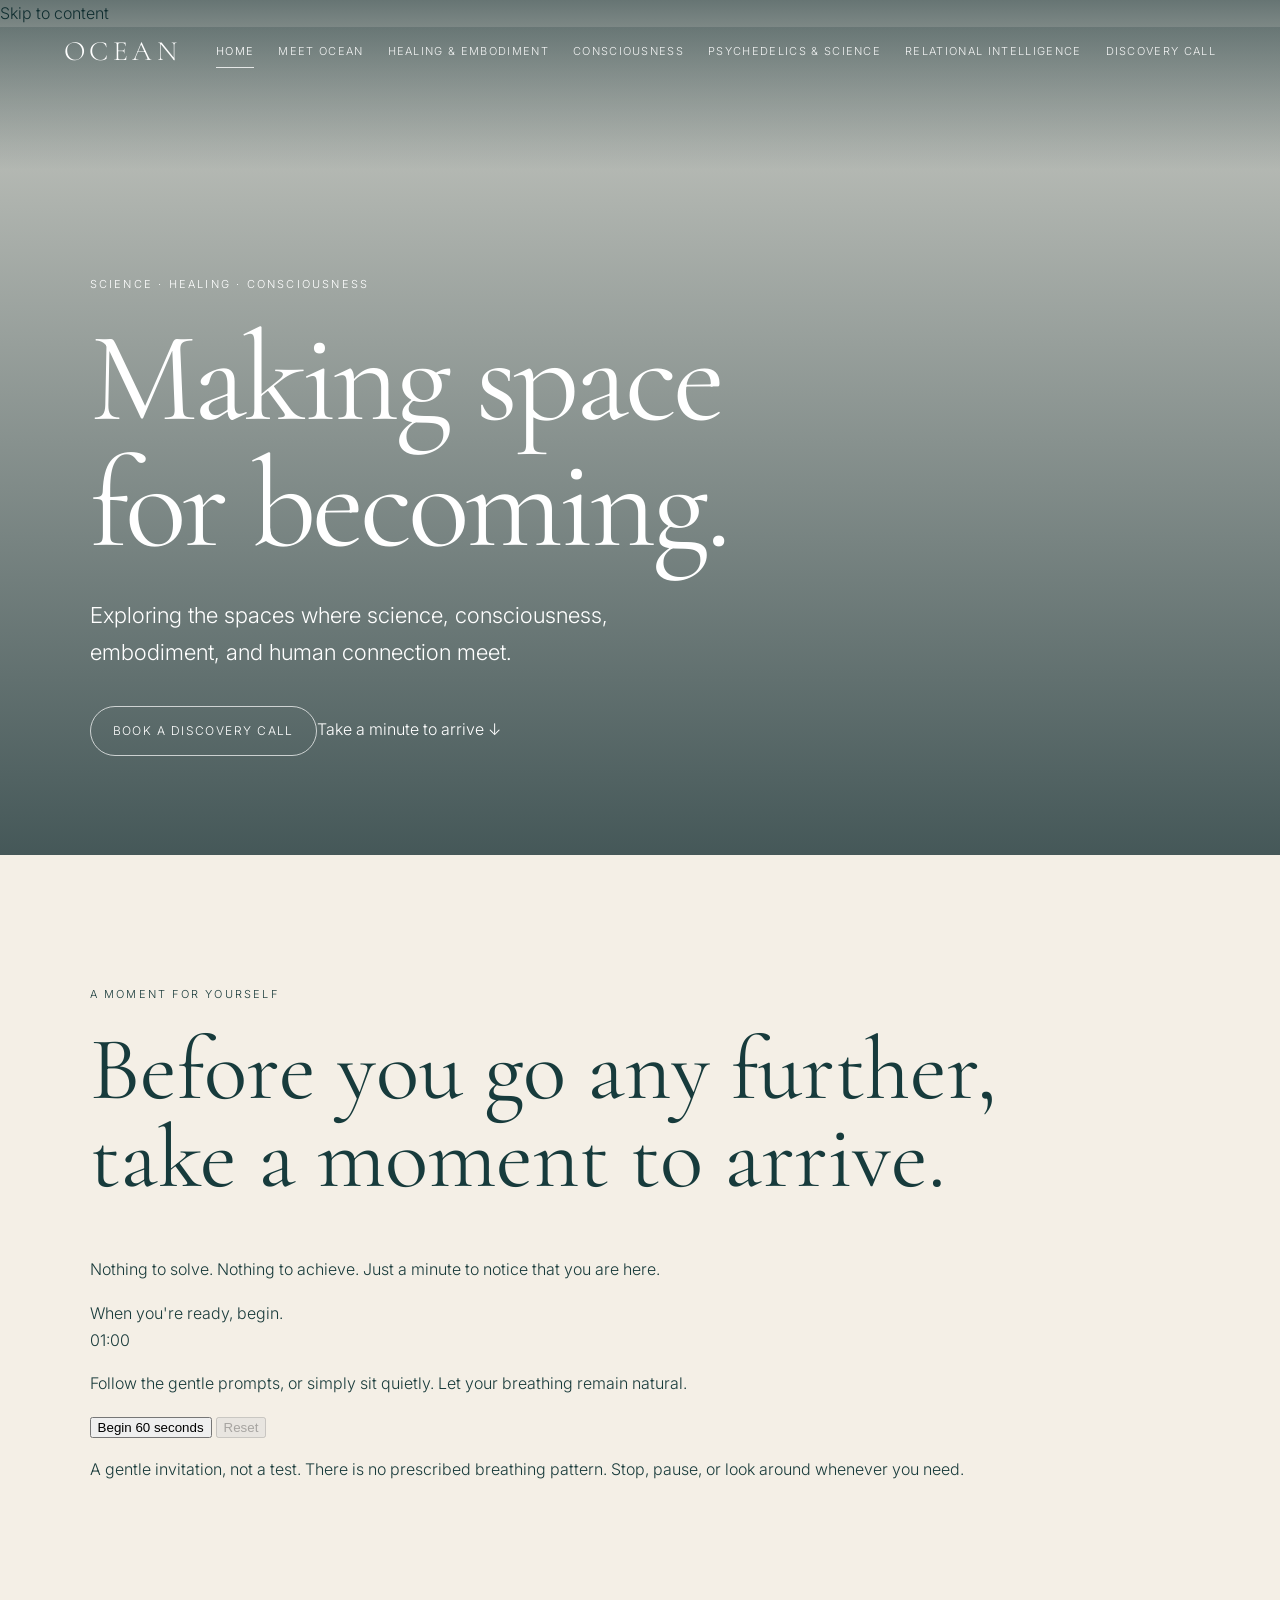
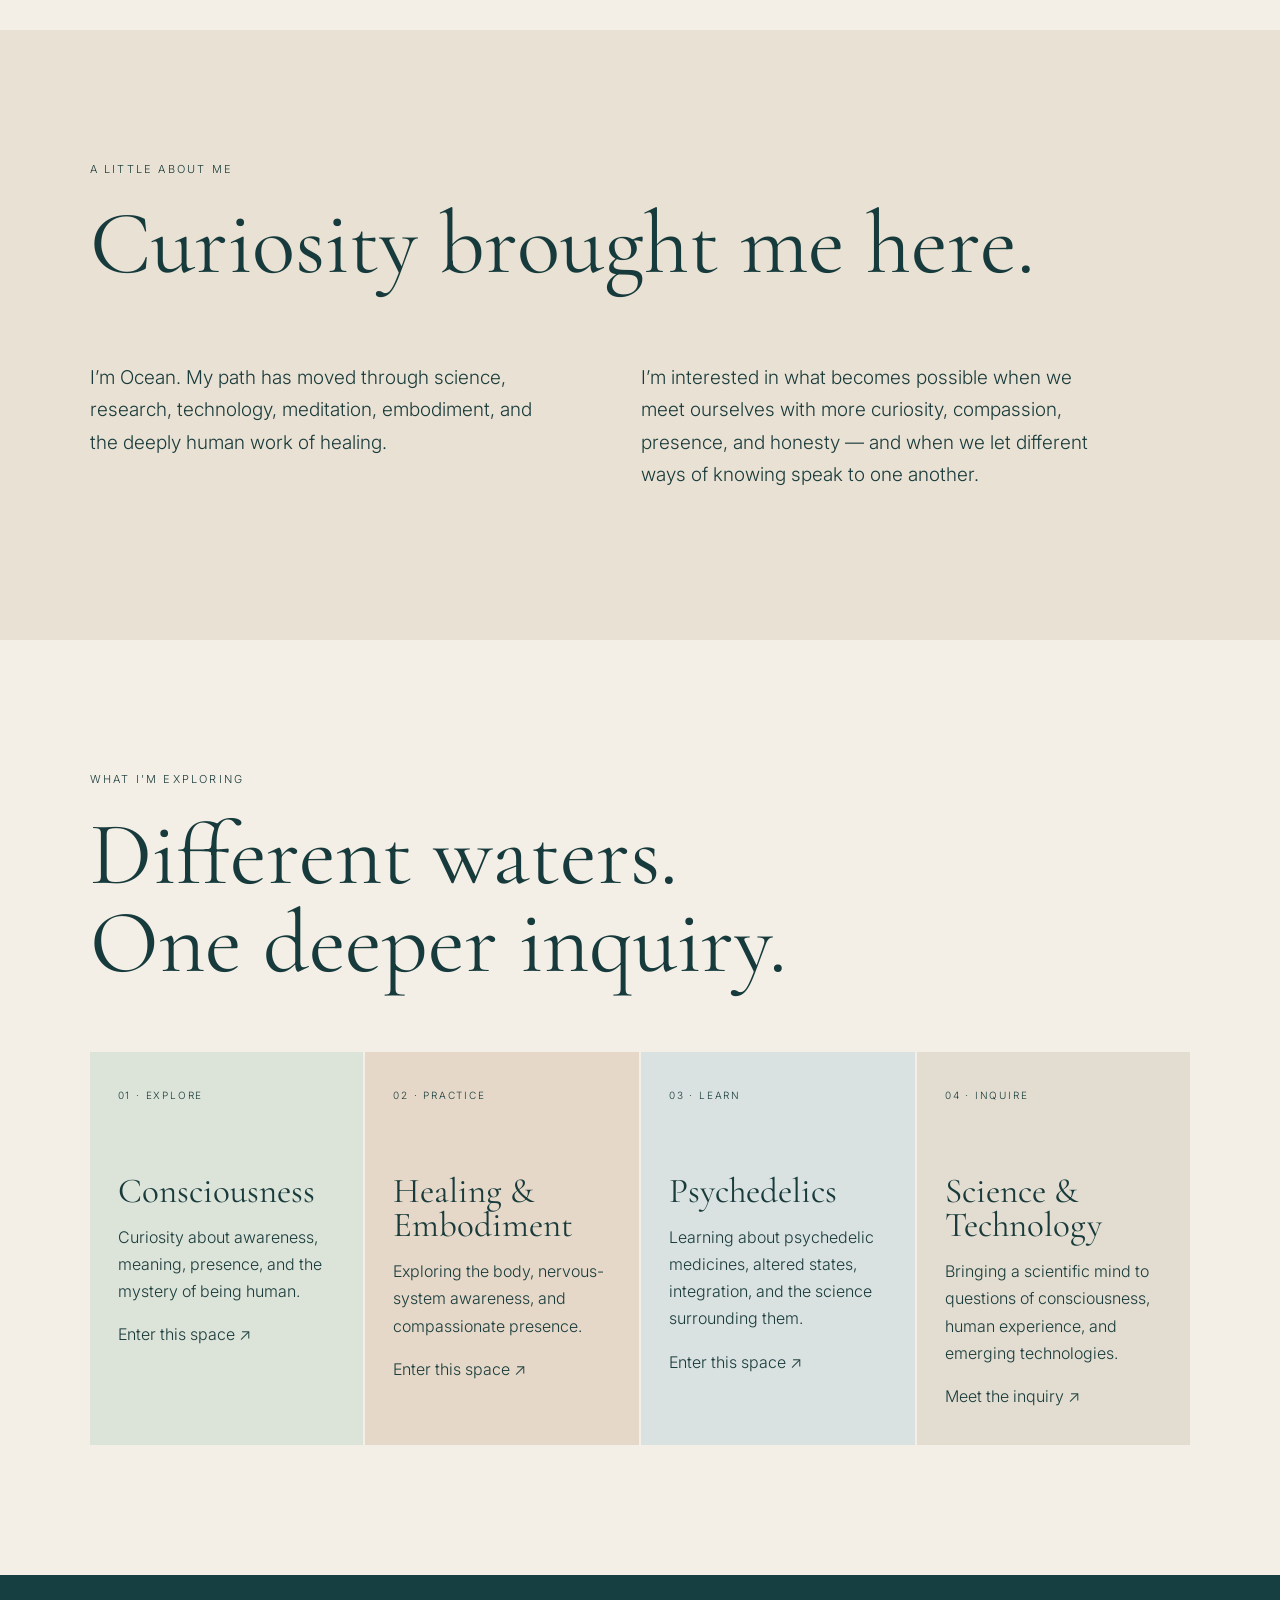
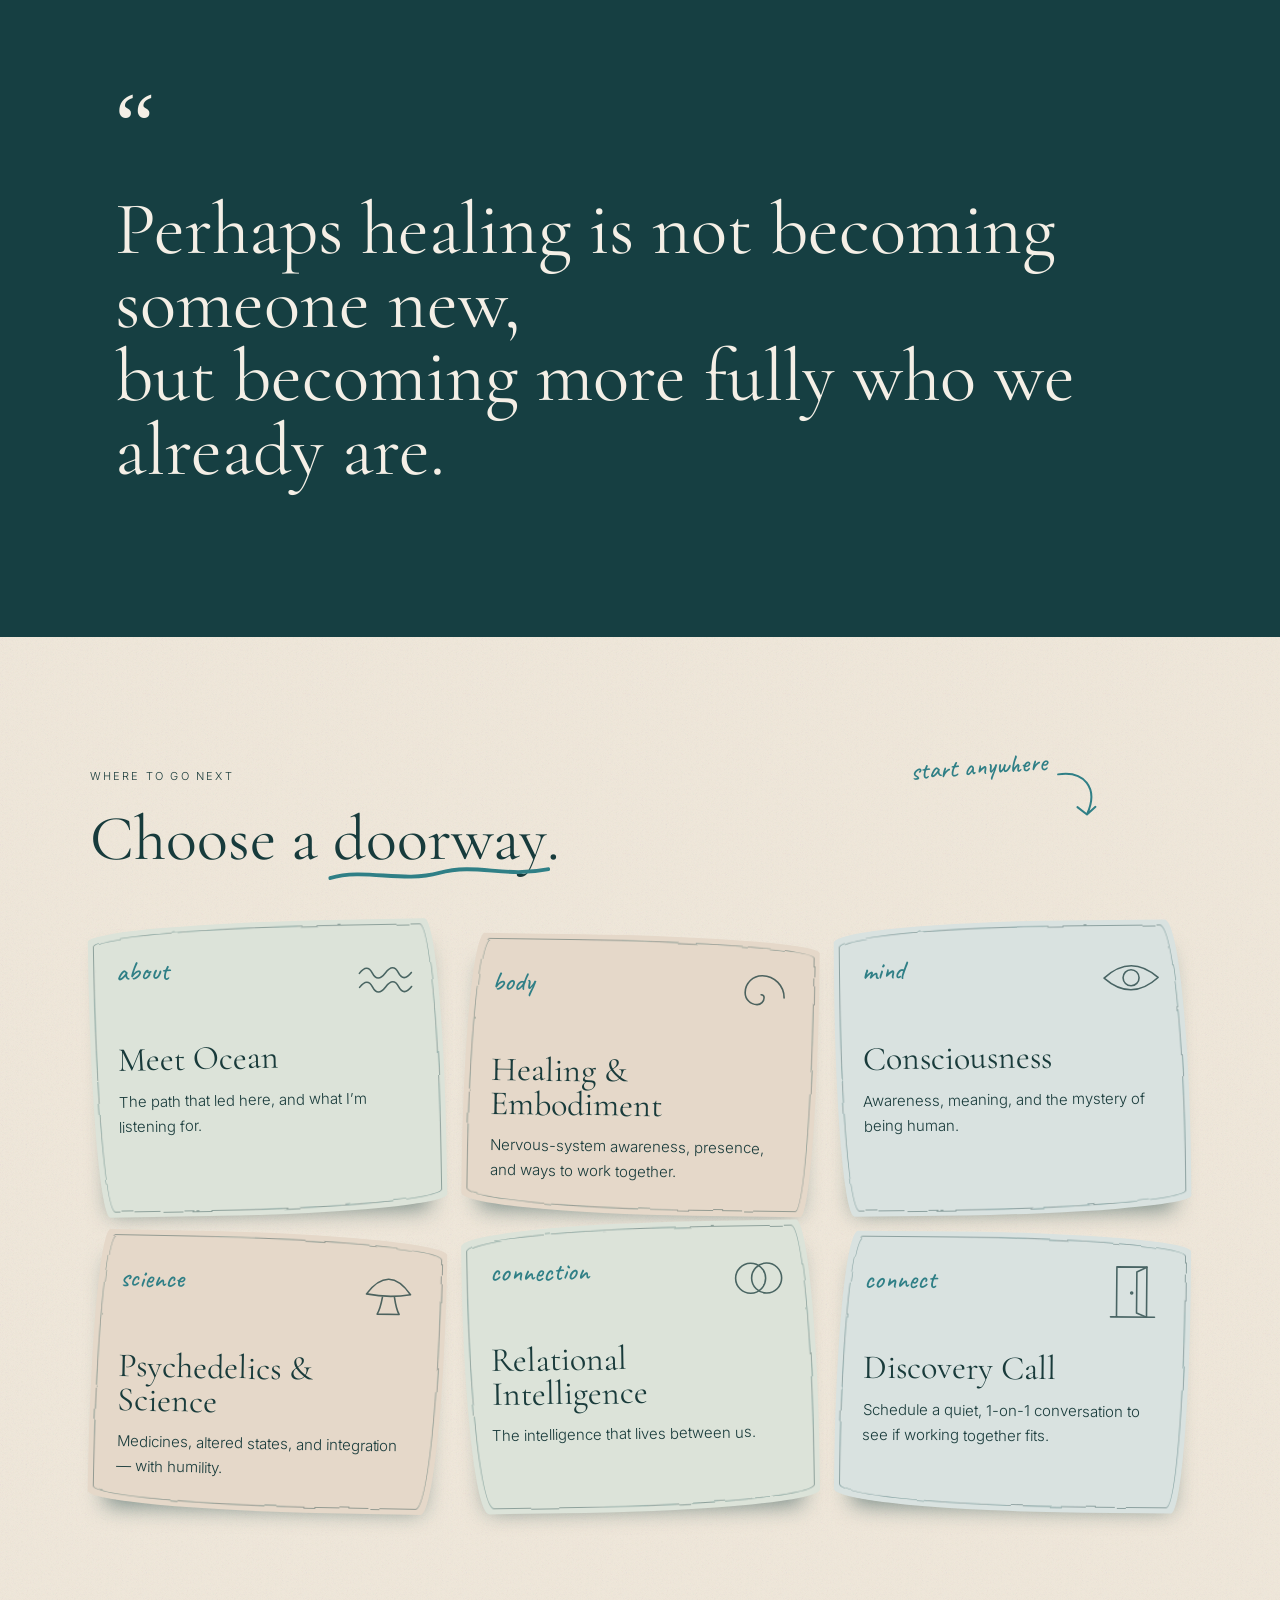
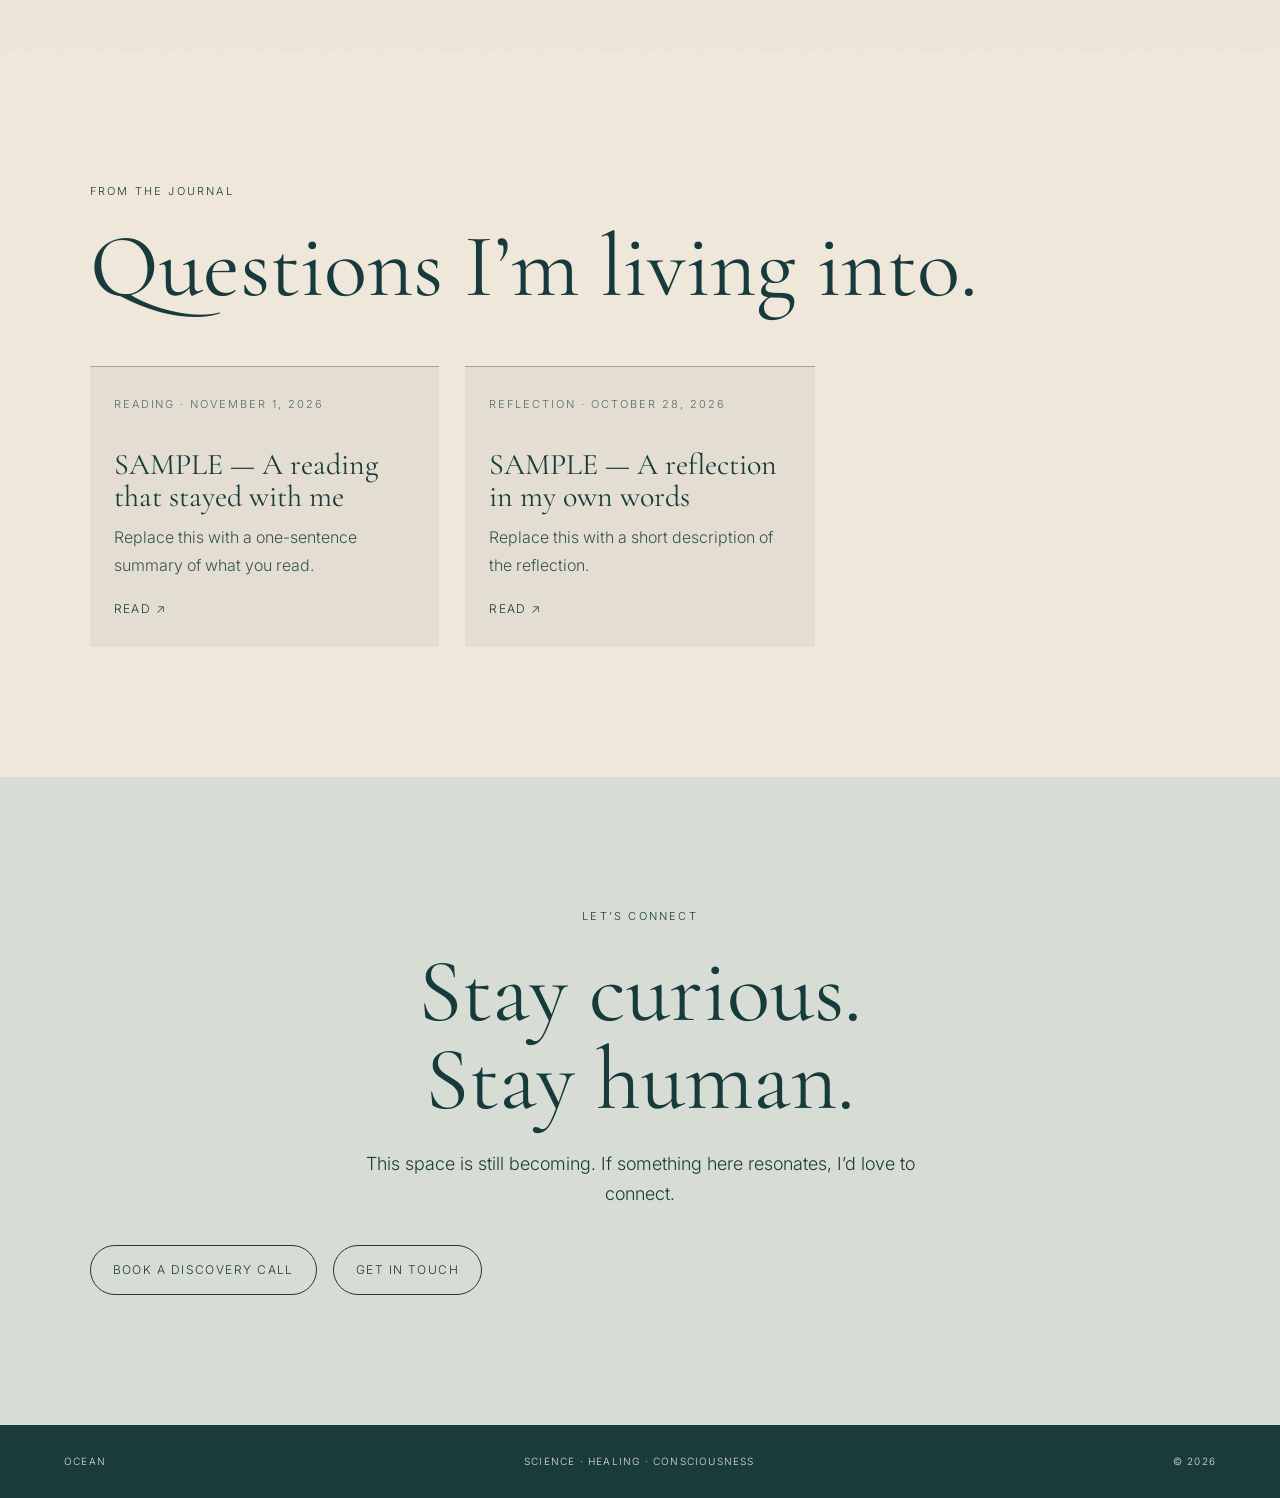
==== index.html @ 92c11efe "Add files via upload" ====
<!DOCTYPE html>
<html lang="en">
<head>
  <meta charset="UTF-8" />
  <meta name="viewport" content="width=device-width, initial-scale=1.0" />
  <meta name="description" content="A space to pause, reflect, and explore the meeting place of science, consciousness, embodiment, and human connection." />
  <meta name="theme-color" content="#193b3b" />
  <meta property="og:title" content="Ocean — Making space for becoming" />
  <meta property="og:description" content="A space to pause, reflect, and explore science, consciousness, embodiment, and human connection." />
  <meta property="og:type" content="website" />
  <title>Ocean — Science · Healing · Consciousness</title>
  <link rel="preconnect" href="https://fonts.googleapis.com">
  <link rel="preconnect" href="https://fonts.gstatic.com" crossorigin>
  <link href="https://fonts.googleapis.com/css2?family=Cormorant+Garamond:ital,wght@0,300;0,400;0,500;0,600;1,400&family=Inter:wght@300;400;500;600&family=Caveat:wght@500&display=swap" rel="stylesheet">
  <link rel="stylesheet" href="ocean.css?v=4" />
<link rel="stylesheet" href="hand.css" />
<link rel="stylesheet" href="blog.css?v=2" />
</head>
<body>
  <a class="skip-link" href="#main-content">Skip to content</a>
<svg width="0" height="0" style="position:absolute" aria-hidden="true"><filter id="rough"><feTurbulence type="fractalNoise" baseFrequency="0.03" numOctaves="2" seed="4" result="n"/><feDisplacementMap in="SourceGraphic" in2="n" scale="3.5"/></filter></svg>

  <header class="nav">
    <a class="brand" href="index.html">OCEAN</a>
    <nav class="site-nav" aria-label="Main">
      <ul>
        <li><a href="index.html" aria-current="page">Home</a></li>
        <li class="has-sub"><a href="about.html">Meet Ocean</a>
          <ul class="submenu">
            <li><a href="about.html#about">About</a></li>
            <li><a href="about.html#connect">Let’s connect</a></li>
          </ul>
        </li>
        <li class="has-sub"><a href="healing.html">Healing &amp; Embodiment</a>
          <ul class="submenu">
            <li><a href="healing.html#invitation">An invitation</a></li>
            <li><a href="healing.html#expect">What to expect</a></li>
            <li><a href="healing.html#offerings">Ways to work together</a></li>
          </ul>
        </li>
        <li class="has-sub"><a href="consciousness.html">Consciousness</a>
          <ul class="submenu">
            <li><a href="consciousness.html#inquiry">The inquiry</a></li>
            <li><a href="consciousness.html#practices">Practices</a></li>
          </ul>
        </li>
        <li class="has-sub"><a href="psychedelics.html">Psychedelics &amp; Science</a>
          <ul class="submenu">
            <li><a href="psychedelics.html#why">Why I’m learning</a></li>
            <li><a href="psychedelics.html#integration">Integration</a></li>
            <li><a href="psychedelics.html#safety">Safety &amp; humility</a></li>
          </ul>
        </li>
        <li class="has-sub"><a href="relationship.html">Relational Intelligence</a>
          <ul class="submenu">
            <li><a href="relationship.html#presence">Presence</a></li>
            <li><a href="relationship.html#practices">Practices</a></li>
          </ul>
        </li>
        <li><a href="discovery-call.html">Discovery Call</a></li>
      </ul>
    </nav>
  </header>
  
  <main id="main-content">
    <section class="hero hero-home">
      <video class="hero-video" autoplay muted loop playsinline preload="none" aria-hidden="true">
        <source src="media/high_level_mountain.mp4" type="video/mp4">
      </video>
      <div class="hero-overlay"></div>
      <button class="video-toggle" type="button" aria-label="Pause background video">Pause</button>
      <div class="hero-content">
        <p class="eyebrow">SCIENCE · HEALING · CONSCIOUSNESS</p>
        <h1>Making space<br>for becoming.</h1>
        <p class="hero-copy">
          Exploring the spaces where science, consciousness, embodiment,
          and human connection meet.
        </p>
        <div class="hero-actions"><a class="button" href="discovery-call.html">Book a Discovery Call</a><a class="hero-text-link" href="#pause">Take a minute to arrive ↓</a></div>
      </div>
    </section>

    <section id="pause" class="pause-section section" aria-labelledby="pause-title">
      <div class="pause-intro">
        <p class="eyebrow">A MOMENT FOR YOURSELF</p>
        <h2 id="pause-title">Before you go any further,<br>take a moment to arrive.</h2>
        <p class="pause-lead">Nothing to solve. Nothing to achieve. Just a minute to notice that you are here.</p>
      </div>
      <div class="pause-card" data-grounding-timer>
        <div class="pause-orb-wrap" aria-hidden="true">
          <div class="pause-orb" data-orb></div>
        </div>
        <div class="pause-instruction" data-phase aria-live="polite">When you're ready, begin.</div>
        <div class="pause-count" data-count aria-live="off">01:00</div>
        <div class="pause-progress" role="progressbar" aria-label="Practice progress" aria-valuemin="0" aria-valuemax="60" aria-valuenow="0" data-progress>
          <span data-progress-fill></span>
        </div>
        <p class="pause-hint" data-hint>Follow the gentle prompts, or simply sit quietly. Let your breathing remain natural.</p>
        <div class="pause-controls">
          <button class="pause-button primary" type="button" data-start>Begin 60 seconds</button>
          <button class="pause-button secondary" type="button" data-reset disabled>Reset</button>
        </div>
        <p class="pause-complete" data-complete hidden>You've made a little space. Take that feeling with you.</p>
      </div>
      <p class="pause-note">A gentle invitation, not a test. There is no prescribed breathing pattern. Stop, pause, or look around whenever you need.</p>
    </section>

    <section id="about" class="intro section">
      <p class="eyebrow">A LITTLE ABOUT ME</p>
      <h2>Curiosity brought me here.</h2>
      <div class="two-col">
        <p>
          I’m Ocean. My path has moved through science, research, technology,
          meditation, embodiment, and the deeply human work of healing.
        </p>
        <p>
          I’m interested in what becomes possible when we meet ourselves with
          more curiosity, compassion, presence, and honesty — and when we let
          different ways of knowing speak to one another.
        </p>
      </div>
    </section>

    <section id="explore" class="explore section">
      <div class="section-heading">
        <p class="eyebrow">WHAT I’M EXPLORING</p>
        <h2>Different waters.<br>One deeper inquiry.</h2>
      </div>

      <div class="cards">
        <a class="card" href="consciousness.html">
          <div class="card-number">01 · EXPLORE</div>
          <h3>Consciousness</h3>
          <p>Curiosity about awareness, meaning, presence, and the mystery of being human.</p><span class="card-link">Enter this space ↗</span>
        </a>
        <a class="card" href="healing.html">
          <div class="card-number">02 · PRACTICE</div>
          <h3>Healing &amp; Embodiment</h3>
          <p>Exploring the body, nervous-system awareness, and compassionate presence.</p><span class="card-link">Enter this space ↗</span>
        </a>
        <a class="card" href="psychedelics.html">
          <div class="card-number">03 · LEARN</div>
          <h3>Psychedelics</h3>
          <p>Learning about psychedelic medicines, altered states, integration, and the science surrounding them.</p><span class="card-link">Enter this space ↗</span>
        </a>
        <a class="card" href="about.html#about">
          <div class="card-number">04 · INQUIRE</div>
          <h3>Science &amp; Technology</h3>
          <p>Bringing a scientific mind to questions of consciousness, human experience, and emerging technologies.</p><span class="card-link">Meet the inquiry ↗</span>
        </a>
      </div>
    </section>

    <section class="quote">
      <div class="quote-inner">
        <span>“</span>
        <blockquote>Perhaps healing is not becoming someone new,<br>but becoming more fully who we already are.</blockquote>
      </div>
    </section>

    <section class="section pale handdrawn armed" id="doorways">
      <p class="eyebrow">WHERE TO GO NEXT</p>
      <h2 class="md">Choose a <span class="scribbled">doorway<svg viewBox="0 0 240 16" preserveAspectRatio="none" aria-hidden="true"><path pathLength="1" d="M2 11 C 40 3, 80 15, 120 7 S 190 11, 238 4"/></svg></span>.</h2>
      <span class="hand-note" aria-hidden="true">start anywhere<svg viewBox="0 0 46 52"><path pathLength="1" d="M4 4 C 30 2, 44 20, 30 46 M30 46 l-9 -8 M30 46 l9 -7"/></svg></span>
      <div class="pagelinks hand">
        <a href="about.html"><svg class="doodle" viewBox="0 0 64 64" aria-hidden="true" style="--i:0"><path pathLength="1" d="M6 28 q8 -10 13 0 t13 0 t13 0 t13 0"/><path pathLength="1" d="M6 42 q8 -10 13 0 t13 0 t13 0 t13 0"/></svg><span class="card-number">about</span><h3>Meet Ocean</h3><p>The path that led here, and what I’m listening for.</p></a>
        <a href="healing.html"><svg class="doodle" viewBox="0 0 64 64" aria-hidden="true" style="--i:1"><path pathLength="1" d="M32 32 a3 3 0 0 1 3 3 a7 7 0 0 1 -7 7 a12 12 0 0 1 -12 -12 a17 17 0 0 1 17 -17 a22 22 0 0 1 22 22"/></svg><span class="card-number">body</span><h3>Healing &amp; Embodiment</h3><p>Nervous-system awareness, presence, and ways to work together.</p></a>
        <a href="consciousness.html"><svg class="doodle" viewBox="0 0 64 64" aria-hidden="true" style="--i:2"><path pathLength="1" d="M5 32 Q32 8 59 32 Q32 56 5 32 Z"/><circle pathLength="1" cx="32" cy="32" r="8"/></svg><span class="card-number">mind</span><h3>Consciousness</h3><p>Awareness, meaning, and the mystery of being human.</p></a>
        <a href="psychedelics.html"><svg class="doodle" viewBox="0 0 64 64" aria-hidden="true" style="--i:3"><path pathLength="1" d="M10 34 Q32 4 54 34 Q32 38 10 34 Z"/><path pathLength="1" d="M26 37 q-2 12 -5 17 h22 q-3 -5 -5 -17"/></svg><span class="card-number">science</span><h3>Psychedelics &amp; Science</h3><p>Medicines, altered states, and integration — with humility.</p></a>
        <a href="relationship.html"><svg class="doodle" viewBox="0 0 64 64" aria-hidden="true" style="--i:4"><circle pathLength="1" cx="24" cy="32" r="15"/><circle pathLength="1" cx="40" cy="32" r="15"/></svg><span class="card-number">connection</span><h3>Relational Intelligence</h3><p>The intelligence that lives between us.</p></a>
        <a href="discovery-call.html"><svg class="doodle" viewBox="0 0 64 64" aria-hidden="true" style="--i:5"><path pathLength="1" d="M16 58 V8 H46 V58 M10 58 H54"/><path pathLength="1" d="M46 8 L36 13 V54 L46 58"/><circle pathLength="1" cx="31" cy="34" r="1"/></svg><span class="card-number">connect</span><h3>Discovery Call</h3><p>Schedule a quiet, 1-on-1 conversation to see if working together fits.</p></a>
      </div>
    </section>

    <section id="writing" class="writing section">
      <p class="eyebrow">FROM THE JOURNAL</p>
      <h2>Questions I’m living into.</h2>
      <div data-blog="all" data-limit="3"></div>
    </section>

    <section id="connect" class="connect section">
      <p class="eyebrow">LET’S CONNECT</p>
      <h2>Stay curious.<br>Stay human.</h2>
      <p>
        This space is still becoming. If something here resonates,
        I’d love to connect.
      </p>
      <div class="cta-actions" style="display: flex; gap: 1rem; align-items: center;">
        <a class="button dark" href="discovery-call.html">Book a Discovery Call</a>
        <a class="button dark outline" href="discovery-call.html">Get in touch</a>
      </div>
    </section>
  </main>
  
  <footer>
    <div>OCEAN</div>
    <div>Science · Healing · Consciousness</div>
    <div>© 2026</div>
  </footer>

  <script>
    (function () {
      var hero = document.querySelector('.hero');
      var video = hero.querySelector('.hero-video');
      var btn = hero.querySelector('.video-toggle');
      if (!video || window.matchMedia('(prefers-reduced-motion: reduce)').matches) return;
      function mark() { hero.classList.add('has-video'); }
      video.addEventListener('playing', mark);
      if (!video.paused && video.readyState >= 3) mark();
      btn.addEventListener('click', function () {
        if (video.paused) { video.play(); btn.textContent = 'Pause'; btn.setAttribute('aria-label', 'Pause background video'); }
        else { video.pause(); btn.textContent = 'Play'; btn.setAttribute('aria-label', 'Play background video'); }
      });
    })();
  </script>
<script src="grounding.js" defer></script>
  <script src="posts.js" defer></script>
<script src="blog.js" defer></script>
<script>
/* Hand-drawn section: lines draw themselves once when it scrolls into view. */
(function () {
  var sec = document.getElementById('doorways');
  if (!sec || !('IntersectionObserver' in window)) { if (sec) sec.classList.remove('armed'); return; }
  new IntersectionObserver(function (e, o) { if (e[0].isIntersecting) { sec.classList.add('in'); o.disconnect(); } }, { threshold: .25 }).observe(sec);
})();
</script>
</body>
</html>
---- ocean.css ----
* { box-sizing: border-box; }
html { scroll-behavior: smooth; }
body {
  margin: 0;
  color: #193b3b;
  background: #f4efe6;
  font-family: "Inter", sans-serif;
  font-weight: 300;
  line-height: 1.7;
}
a { color: inherit; text-decoration: none; }
.nav {
  position: absolute; z-index: 10; top: 0; left: 0; right: 0;
  display: flex; justify-content: space-between; align-items: center;
  padding: 28px 5vw; color: white;
}
.brand { font-family: "Cormorant Garamond", serif; font-size: 28px; letter-spacing: .16em; }
.hero {
  min-height: 92vh; position: relative; display: flex; align-items: flex-end;
  padding: 12vh 7vw 11vh; color: white;
  background:
    linear-gradient(180deg, rgba(10,40,44,.18), rgba(8,35,39,.74)),
    url("https://images.unsplash.com/photo-1507525428034-b723cf961d3e?auto=format&fit=crop&w=2200&q=85")
    center/cover;
}
.hero-content { position: relative; max-width: 850px; }
.eyebrow { font-size: 11px; letter-spacing: .2em; text-transform: uppercase; margin: 0 0 22px; }
h1, h2, h3, blockquote {
  font-family: "Cormorant Garamond", serif; font-weight: 400; line-height: .98;
}
h1 { font-size: clamp(64px, 10vw, 138px); margin: 0 0 30px; letter-spacing: -.03em; }
.hero-copy { font-size: clamp(17px, 2vw, 22px); max-width: 600px; margin-bottom: 34px; }
.button {
  display: inline-block; padding: 14px 22px; border: 1px solid rgba(255,255,255,.7);
  border-radius: 100px; font-size: 12px; letter-spacing: .12em; text-transform: uppercase;
}
.section { padding: 130px 7vw; }
.intro { background: #e9e1d3; }
h2 { font-size: clamp(52px, 7vw, 94px); margin: 0 0 55px; color: #173b3c; }
.two-col { display: grid; grid-template-columns: 1fr 1fr; gap: 8vw; max-width: 1000px; font-size: 19px; }
.explore { background: #f4efe6; }
.section-heading { max-width: 850px; margin-bottom: 65px; }
.cards { display: grid; grid-template-columns: repeat(4, 1fr); gap: 2px; }
.card { min-height: 330px; padding: 35px 28px; background: #dce3d9; }
.card:nth-child(2) { background: #e5d8c9; }
.card:nth-child(3) { background: #d9e2e0; }
.card:nth-child(4) { background: #e2ddd0; }
.card-number, .post-tag { font-size: 10px; letter-spacing: .18em; text-transform: uppercase; }
.card h3 { font-size: 35px; margin: 70px 0 15px; }
.quote { padding: 150px 7vw; background: #163f42; color: #f4efe6; }
.quote-inner { max-width: 1050px; margin: auto; }
.quote span { font-family: Georgia, serif; font-size: 90px; line-height: 0; }
blockquote { font-size: clamp(40px, 6vw, 75px); margin: 30px 0 0; }
.writing { background: #efe7da; }
.posts { display: grid; grid-template-columns: repeat(3, 1fr); gap: 4vw; }
.posts article { border-top: 1px solid #9c9c8f; padding-top: 20px; }
.post-tag { margin-bottom: 40px; }
.posts h3 { font-size: 36px; margin: 0 0 15px; }
.text-link { display: inline-block; margin-top: 25px; border-bottom: 1px solid; font-size: 12px; text-transform: uppercase; letter-spacing: .12em; }
.connect { text-align: center; background: #d7ddd5; }
.connect h2 { margin-bottom: 25px; }
.connect > p:not(.eyebrow) { max-width: 570px; margin: 0 auto 35px; font-size: 18px; }
.button.dark { border-color: #193b3b; }
footer {
  display: flex; justify-content: space-between; gap: 20px; padding: 28px 5vw;
  background: #193b3b; color: #e9e1d3; font-size: 10px; letter-spacing: .12em; text-transform: uppercase;
}
@media (max-width: 800px) {
  .hero { min-height: 85vh; padding: 15vh 7vw 10vh; }
  .two-col, .posts { grid-template-columns: 1fr; gap: 15px; }
  .cards { grid-template-columns: 1fr 1fr; }
  .card { min-height: 280px; }
  .card h3 { margin-top: 50px; }
  footer { flex-direction: column; }
}
@media (max-width: 500px) {
  .section { padding: 90px 7vw; }
  .cards { grid-template-columns: 1fr; }
  .hero { background-position: 62% center; }
}

/* ---------- Multi-page navigation ---------- */
.site-nav { display: block; }
.site-nav > ul { display: flex; gap: 24px; list-style: none; margin: 0; padding: 0; font-size: 11px; letter-spacing: .12em; text-transform: uppercase; white-space: nowrap; }
.site-nav li { position: relative; }
.site-nav a { opacity: .9; display: block; padding: 6px 0; }
.site-nav a:hover, .site-nav a[aria-current="page"] { opacity: 1; }
.site-nav a[aria-current="page"] { border-bottom: 1px solid rgba(255,255,255,.8); }
.submenu { position: absolute; top: 100%; left: -16px; min-width: 230px; list-style: none; margin: 0; padding: 12px 16px; background: #163f42; opacity: 0; visibility: hidden; transform: translateY(6px); transition: opacity .2s, transform .2s, visibility .2s; }
.has-sub:hover .submenu, .has-sub:focus-within .submenu { opacity: 1; visibility: visible; transform: none; }
.submenu a { padding: 8px 0; font-size: 11px; white-space: nowrap; }
a:focus-visible, button:focus-visible { outline: 2px solid #e5d8c9; outline-offset: 4px; }

/* ---------- Inner page hero ---------- */
.page-hero { min-height: 62vh; padding: 22vh 7vw 9vh; }
.page-hero h1 { font-size: clamp(54px, 8vw, 110px); }
.page-hero .hero-copy { margin-bottom: 0; }
.page-hero.pos-a { background-position: 30% 60%; }
.page-hero.pos-b { background-position: 70% 40%; }
.page-hero.pos-c { background-position: 50% 80%; }

/* ---------- Content blocks ---------- */
.prose { max-width: 720px; font-size: 20px; }
.prose p { margin: 0 0 1.4em; }
.prose p.lead { font-family: "Cormorant Garamond", serif; font-size: clamp(28px, 3.4vw, 42px); line-height: 1.2; }
.section.alt { background: #e9e1d3; }
.section.pale { background: #efe7da; }
.section.deep { background: #163f42; color: #f4efe6; }
.section.deep h2 { color: #f4efe6; }
.section h2.md { font-size: clamp(40px, 5vw, 66px); margin-bottom: 40px; }
.steps { display: grid; grid-template-columns: repeat(3, 1fr); gap: 2px; }
.steps article { padding: 35px 28px; background: #dce3d9; min-height: 240px; }
.steps article:nth-child(2) { background: #e5d8c9; }
.steps article:nth-child(3) { background: #d9e2e0; }
.steps h3 { font-size: 32px; margin: 0 0 14px; }
.offerings { border-top: 1px solid #9c9c8f; }
.offering { display: grid; grid-template-columns: 1fr 2fr auto; gap: 4vw; align-items: baseline; padding: 32px 0; border-bottom: 1px solid #9c9c8f; }
.offering h3 { font-size: 34px; margin: 0; }
.offering p { margin: 0; }
.offering .post-tag { margin: 0; }
.note { font-size: 14px; max-width: 720px; border-left: 2px solid #9c9c8f; padding-left: 18px; margin-top: 50px; }
.pagelinks { display: grid; grid-template-columns: repeat(3, 1fr); gap: 2px; }
.pagelinks a { display: block; padding: 35px 28px 30px; background: #dce3d9; min-height: 250px; transition: background .25s; }
.pagelinks a:nth-child(2n) { background: #e5d8c9; }
.pagelinks a:nth-child(3n) { background: #d9e2e0; }
.pagelinks a:hover { background: #163f42; color: #f4efe6; }
.pagelinks h3 { font-size: 34px; margin: 55px 0 12px; }
.pagelinks p { margin: 0; font-size: 15px; }
.next-page { display: flex; justify-content: space-between; align-items: baseline; gap: 20px; padding: 70px 7vw; background: #163f42; color: #f4efe6; }
.next-page .eyebrow { margin: 0 0 8px; }
.next-page a { font-family: "Cormorant Garamond", serif; font-size: clamp(34px, 5vw, 64px); line-height: 1; }
.next-page a:hover { text-decoration: underline; text-underline-offset: 8px; }
.contact-lines { list-style: none; padding: 0; margin: 30px 0 0; }
.contact-lines li { margin-bottom: 10px; }

@media (max-width: 1240px) {
  .nav { flex-direction: column; align-items: flex-start; gap: 12px; padding: 22px 5vw; }
  .site-nav > ul { flex-wrap: wrap; gap: 4px 22px; white-space: normal; }
  .site-nav a { padding: 4px 0; }
  .submenu { display: none; }
  .page-hero { padding-top: 200px; }
}
@media (max-width: 500px) {
  .brand { font-size: 24px; }
  .site-nav > ul { gap: 2px 16px; font-size: 10.5px; letter-spacing: .1em; }
}
@media (max-width: 960px) {
  .steps, .pagelinks { grid-template-columns: 1fr; }
  .offering { grid-template-columns: 1fr; gap: 10px; }
  .next-page { flex-direction: column; }
}
@media (prefers-reduced-motion: reduce) {
  html { scroll-behavior: auto; }
  * { transition: none !important; }
}

/* ---------- Home hero video ---------- */
.hero-video { position: absolute; inset: 0; width: 100%; height: 100%; object-fit: cover; opacity: 0; transition: opacity 1.2s ease; }
.hero.has-video .hero-video { opacity: 1; }
.hero-overlay { position: absolute; inset: 0; opacity: 0; background: linear-gradient(180deg, rgba(10,40,44,.18), rgba(8,35,39,.74)); transition: opacity 1.2s ease; pointer-events: none; }
.hero.has-video .hero-overlay { opacity: 1; }
.hero-content { z-index: 1; }
.video-toggle { display: none; position: absolute; z-index: 2; right: 5vw; bottom: 4vh; padding: 9px 18px; background: rgba(8,35,39,.35); color: #fff; border: 1px solid rgba(255,255,255,.7); border-radius: 100px; font: inherit; font-size: 11px; letter-spacing: .14em; text-transform: uppercase; cursor: pointer; }
.hero.has-video .video-toggle { display: block; }
@media (prefers-reduced-motion: reduce) { .hero-video, .video-toggle { display: none !important; } }

/* ---------- Portrait ---------- */
.about-grid { display: grid; grid-template-columns: minmax(260px, 380px) 1fr; gap: 7vw; align-items: start; }
.about-grid.no-photo { display: block; }
.portrait { margin: 0; }
.portrait img { display: block; width: 100%; height: auto; aspect-ratio: 4 / 5; object-fit: cover; object-position: center 25%; border-radius: 190px 190px 4px 4px; background: #dce3d9; }
@media (max-width: 760px) {
  .about-grid { grid-template-columns: 1fr; gap: 40px; }
  .portrait { max-width: 320px; }
}

/* ---------- Readable nav over bright skies ---------- */
.nav::before { content: ""; position: absolute; z-index: -1; top: 0; left: 0; right: 0; height: 170px; background: linear-gradient(180deg, rgba(8,35,39,.6), rgba(8,35,39,0)); pointer-events: none; }

/* ---------- Per-page hero photos ----------
   Drop media/hero-<page>.jpg in place and it replaces the ocean photo for that page.
   If a file is missing, the ocean photo shows instead. */
:root { --ocean-photo: url("https://images.unsplash.com/photo-1507525428034-b723cf961d3e?auto=format&fit=crop&w=2200&q=85"); }
.hero.hero-home { background-image: linear-gradient(180deg, rgba(10,40,44,.18), rgba(8,35,39,.74)), url("media/hero-home.jpg"), var(--ocean-photo); background-size: cover; background-position: center; }
.hero.hero-about { background-image: linear-gradient(180deg, rgba(10,40,44,.18), rgba(8,35,39,.74)), url("media/hero-about.jpg"), var(--ocean-photo); background-size: cover; background-position: center; }
.hero.hero-healing { background-image: linear-gradient(180deg, rgba(10,40,44,.18), rgba(8,35,39,.74)), url("media/hero-healing.jpg"), var(--ocean-photo); background-size: cover; background-position: center; }
.hero.hero-consciousness { background-image: linear-gradient(180deg, rgba(10,40,44,.18), rgba(8,35,39,.74)), url("media/hero-consciousness.jpg"), var(--ocean-photo); background-size: cover; background-position: center; }
.hero.hero-psychedelics { background-image: linear-gradient(180deg, rgba(10,40,44,.18), rgba(8,35,39,.74)), url("media/hero-psychedelics.jpg"), var(--ocean-photo); background-size: cover; background-position: center; }
.hero.hero-relationship { background-image: linear-gradient(180deg, rgba(10,40,44,.18), rgba(8,35,39,.74)), url("media/hero-relationship.jpg"), var(--ocean-photo); background-size: cover; background-position: center; }
.hero.page-hero.pos-a { background-position: center, center, 30% 60%; }
.hero.page-hero.pos-b { background-position: center, center, 70% 40%; }
.hero.page-hero.pos-c { background-position: center, center, 50% 80%; }
---- hand.css ----
/* OCEAN — hand-drawn touches for the "Choose a doorway" section (index.html).
   Remove the hand.css link in index.html to switch everything off. */
.handdrawn { position: relative; overflow: hidden; }
.handdrawn::before { content: ""; position: absolute; inset: 0; opacity: .07; pointer-events: none;
  background-image: url("data:image/svg+xml,%3Csvg xmlns='http://www.w3.org/2000/svg' width='160' height='160'%3E%3Cfilter id='n'%3E%3CfeTurbulence baseFrequency='.8' numOctaves='2'/%3E%3C/filter%3E%3Crect width='100%25' height='100%25' filter='url(%23n)'/%3E%3C/svg%3E"); }
.handdrawn > * { position: relative; }

/* headline: scribbled underline + margin note */
.handdrawn h2 { display: inline-block; }
.scribbled { position: relative; white-space: nowrap; }
.scribbled svg { position: absolute; left: -2%; bottom: -.12em; width: 104%; height: .32em; overflow: visible; }
.scribbled path { fill: none; stroke: #2f7f86; stroke-width: 3; stroke-linecap: round; }
.hand-note { position: absolute !important; right: 14vw; top: clamp(90px, 9vw, 130px); display: flex; align-items: flex-start; gap: 6px; font: 500 26px/1 "Caveat", "Segoe Script", cursive; color: #2f7f86; transform: rotate(-4deg); }
.hand-note svg { flex: none; width: 46px; height: 52px; margin-top: 22px; overflow: visible; fill: none; stroke: currentColor; stroke-width: 2; stroke-linecap: round; }

/* tiles: uneven, slightly tilted, with a rough pencil outline */
.pagelinks.hand { gap: 18px; padding: 10px 0; }
.pagelinks.hand a { position: relative; min-height: 270px; transform: rotate(var(--tilt, 0deg)); transition: transform .45s cubic-bezier(.2,.7,.2,1), background .3s, color .3s, box-shadow .4s;
  box-shadow: 0 14px 22px -18px rgba(22,63,66,.55); }
.pagelinks.hand a::after { content: ""; position: absolute; inset: 5px; border: 1.5px solid rgba(22,63,66,.4); border-radius: inherit; pointer-events: none; filter: url(#rough); }
.pagelinks.hand a:nth-child(1) { --tilt: -1deg;  border-radius: 255px 18px 225px 18px / 18px 225px 18px 255px; }
.pagelinks.hand a:nth-child(2) { --tilt: .8deg;  border-radius: 20px 240px 16px 230px / 230px 16px 240px 20px; margin-top: 14px; }
.pagelinks.hand a:nth-child(3) { --tilt: -.6deg; border-radius: 230px 24px 250px 18px / 20px 250px 18px 230px; }
.pagelinks.hand a:nth-child(4) { --tilt: 1.1deg; border-radius: 18px 250px 22px 240px / 240px 20px 250px 18px; }
.pagelinks.hand a:nth-child(5) { --tilt: -.9deg; border-radius: 245px 20px 235px 24px / 22px 235px 20px 245px; margin-top: -10px; }
.pagelinks.hand a:nth-child(6) { --tilt: .5deg;  border-radius: 22px 235px 18px 250px / 250px 18px 235px 22px; }
.pagelinks.hand a:hover, .pagelinks.hand a:focus-visible { transform: rotate(0) translateY(-6px); box-shadow: 0 22px 28px -18px rgba(22,63,66,.7); }
.pagelinks.hand a:hover::after { border-color: rgba(244,239,230,.55); }
.pagelinks.hand .card-number { font: 500 27px/1 "Caveat", "Segoe Script", cursive; letter-spacing: 0; text-transform: none; color: #2f7f86; transition: color .3s; }
.pagelinks.hand a:hover .card-number { color: #cfe0da; }

/* doodles: one single-line drawing per door */
.doodle { position: absolute; right: 26px; top: 26px; width: 64px; height: 64px; fill: none; stroke: currentColor; stroke-width: 1.6; stroke-linecap: round; stroke-linejoin: round; opacity: .75; }
.doodle path, .doodle circle { stroke-dasharray: 1; stroke-dashoffset: 0; }
.armed .doodle path, .armed .doodle circle, .armed .scribbled path { stroke-dasharray: 1; stroke-dashoffset: 1; }
.armed.in .doodle path, .armed.in .doodle circle { animation: draw 1.6s ease forwards; animation-delay: calc(var(--i, 0) * .18s + .3s); }
.armed.in .scribbled path { animation: draw 1.2s ease .2s forwards; }
.armed .hand-note { opacity: 0; }
.armed.in .hand-note { opacity: 1; transition: opacity 1s ease 1.1s; }
.pagelinks.hand a:hover .doodle path, .pagelinks.hand a:hover .doodle circle { animation: draw2 1.2s ease forwards !important; animation-delay: 0s !important; }
@keyframes draw  { to { stroke-dashoffset: 0; } }
@keyframes draw2 { from { stroke-dashoffset: 1; } to { stroke-dashoffset: 0; } }

@media (max-width: 900px) {
  .pagelinks.hand a:nth-child(n) { margin-top: 0; min-height: 220px; }
  .hand-note { display: none !important; }
}
@media (prefers-reduced-motion: reduce) {
  .pagelinks.hand a, .pagelinks.hand a:hover { transform: none; transition: none; }
  .armed .doodle path, .armed .doodle circle, .armed .scribbled path { stroke-dashoffset: 0 !important; animation: none !important; }
}
---- blog.css ----
/* OCEAN — blog styles. Inherits your page's fonts and colours from ocean.css. */
.blog-list { display: grid; grid-template-columns: repeat(auto-fill, minmax(260px, 1fr)); gap: 2vw; margin-top: 40px; }
.blog-card { display: flex; flex-direction: column; padding: 28px 24px; color: inherit; text-decoration: none;
  border-top: 1px solid color-mix(in srgb, currentColor 35%, transparent);
  background: color-mix(in srgb, currentColor 5%, transparent); transition: transform .4s, background .4s; }
.blog-card:hover, .blog-card:focus-visible { transform: translateY(-6px); background: color-mix(in srgb, currentColor 9%, transparent); }
.blog-card h3 { font-family: "Cormorant Garamond", Georgia, serif; font-weight: 400; font-size: 30px; line-height: 1.05; margin: 36px 0 12px; }
.blog-card p { margin: 0 0 20px; opacity: .85; }
.blog-meta { font-size: 11px; letter-spacing: .18em; text-transform: uppercase; opacity: .7; }
.blog-more { margin-top: auto; font-size: 12px; letter-spacing: .12em; text-transform: uppercase; }
.blog-empty { opacity: .7; font-style: italic; }

.post { max-width: 720px; margin: 0 auto; padding: 170px 6vw 90px; }
.post h1 { font-family: "Cormorant Garamond", Georgia, serif; font-weight: 400; font-size: clamp(40px, 6vw, 68px); line-height: 1; margin: 18px 0 22px; }
.post-source { opacity: .75; margin: 0 0 40px; }
.post-body p { font-size: 19px; line-height: 1.85; margin: 0 0 1.3em; }
.post-foot { margin-top: 56px; display: flex; flex-wrap: wrap; gap: 18px; align-items: center; }
.post a.text-link, .post-foot a { border-bottom: 1px solid; font-size: 12px; letter-spacing: .12em; text-transform: uppercase; text-decoration: none; color: inherit; }
@media (prefers-reduced-motion: reduce) { .blog-card { transition: none; } .blog-card:hover { transform: none; } }
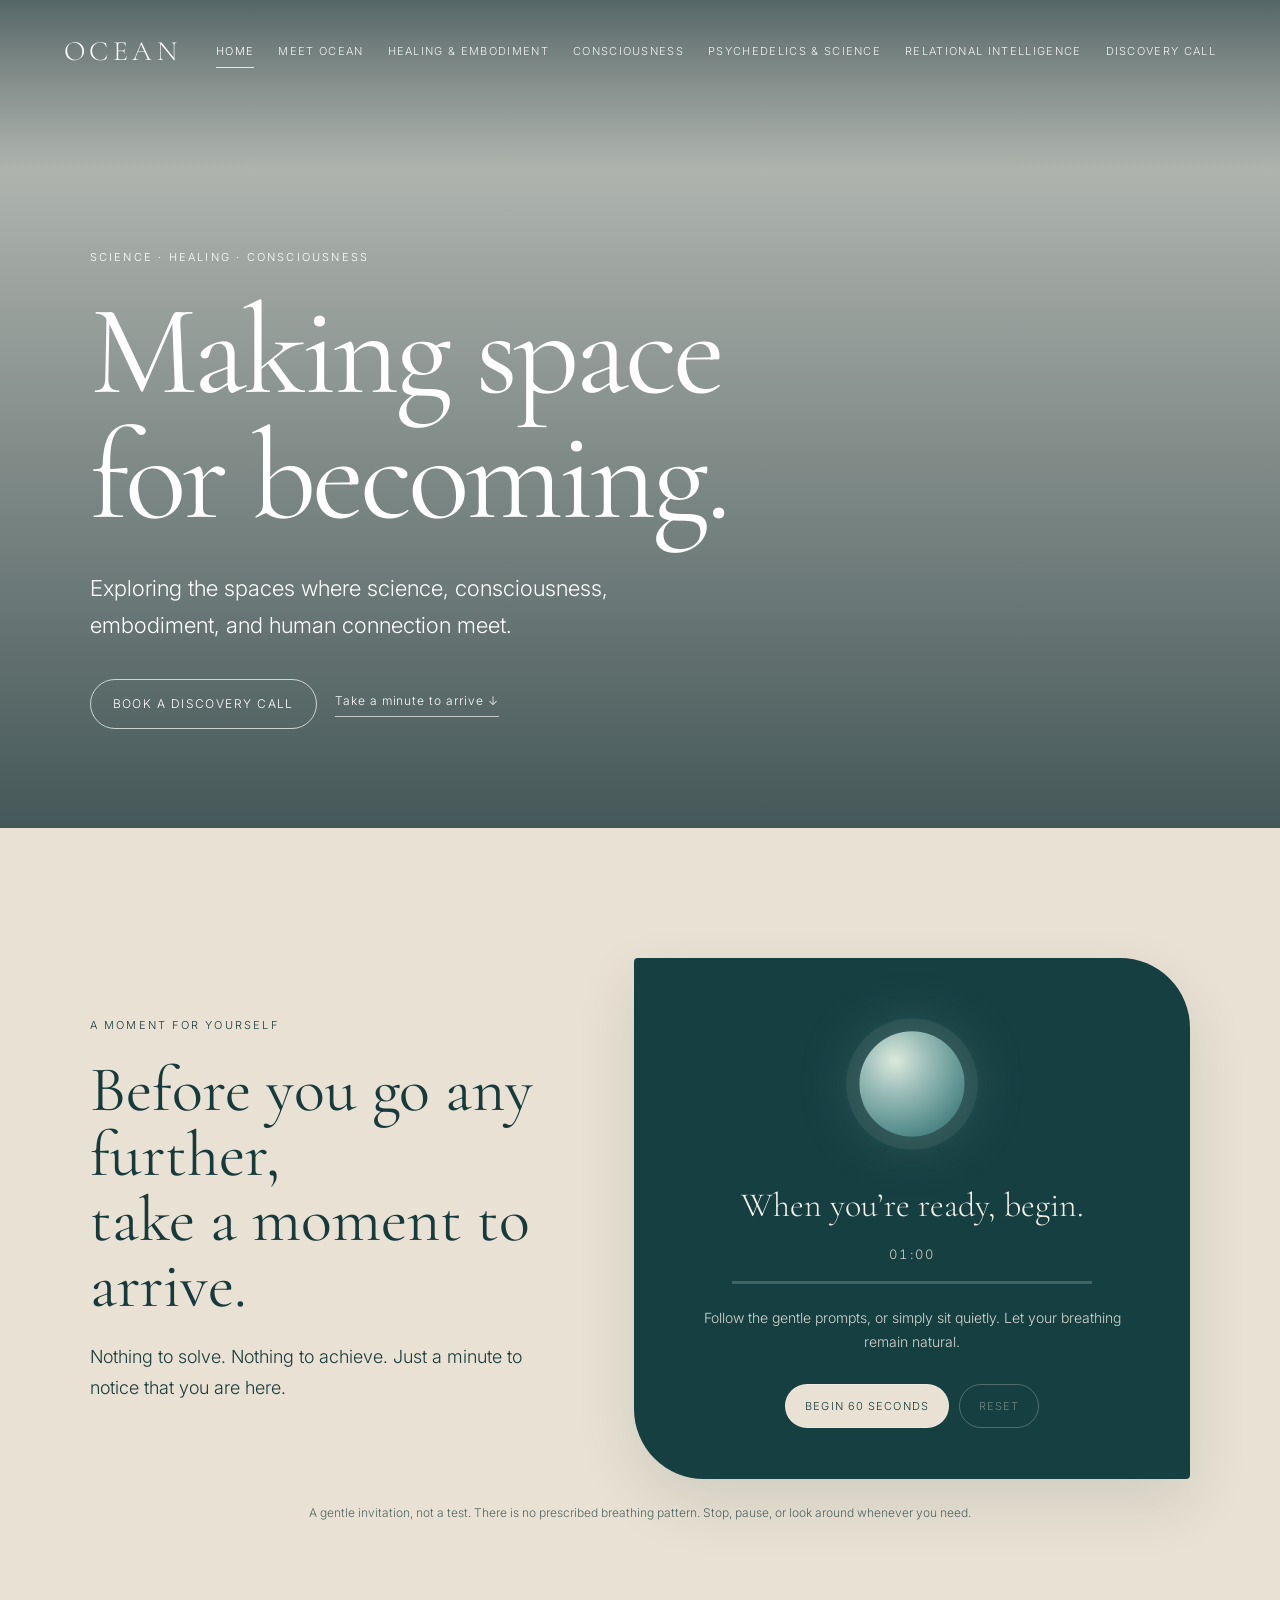
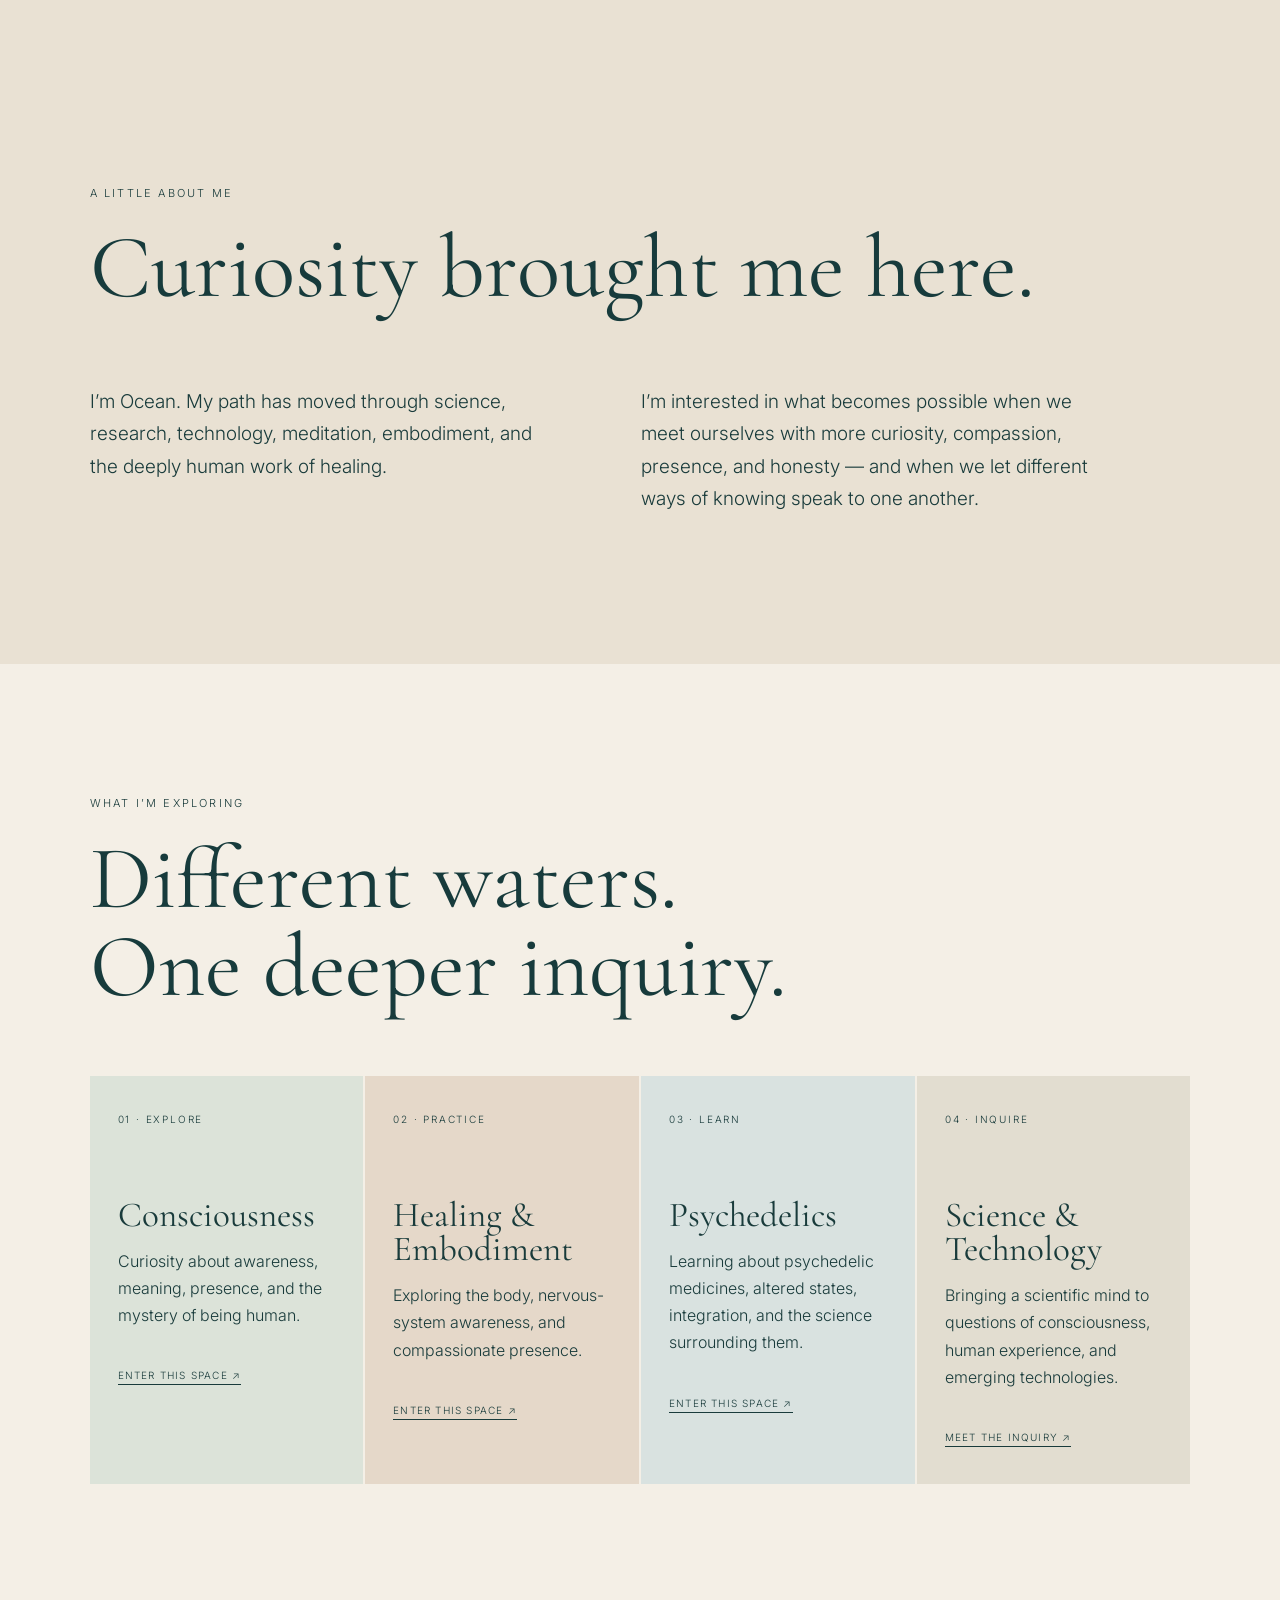
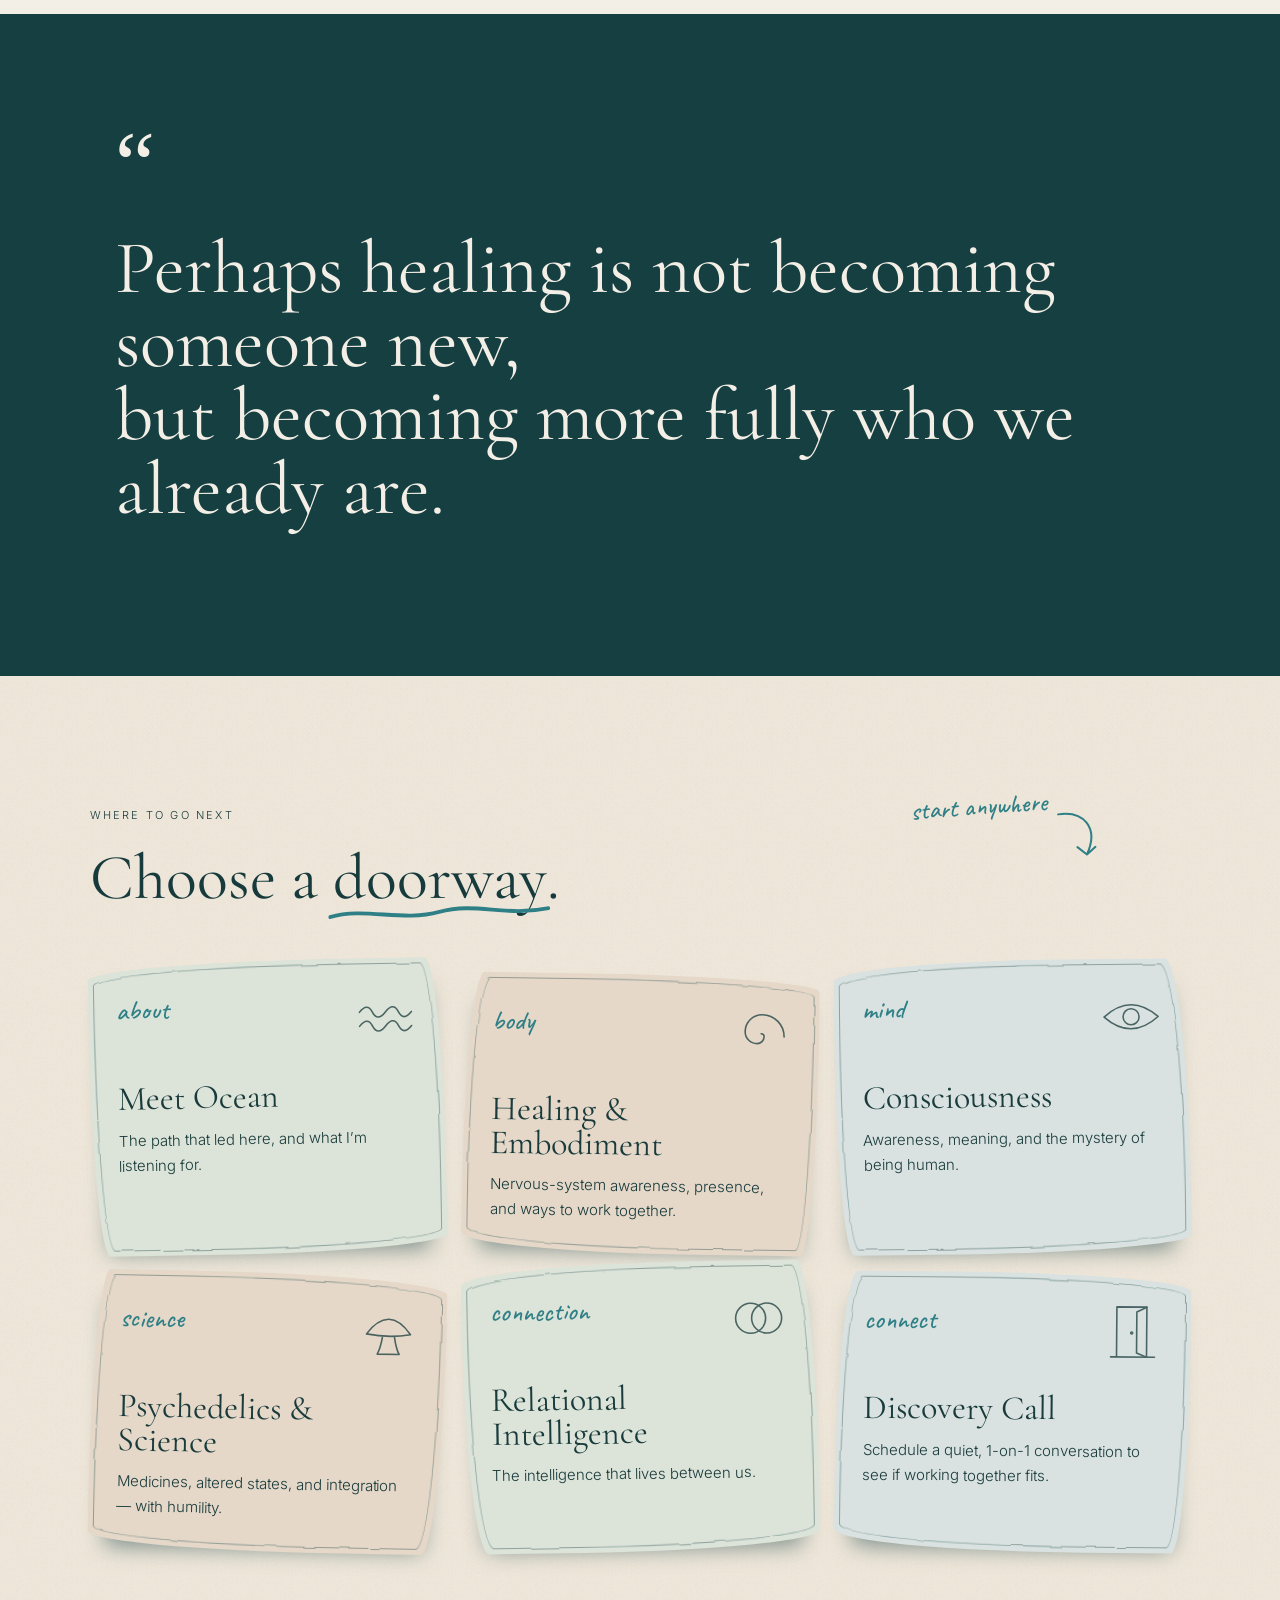
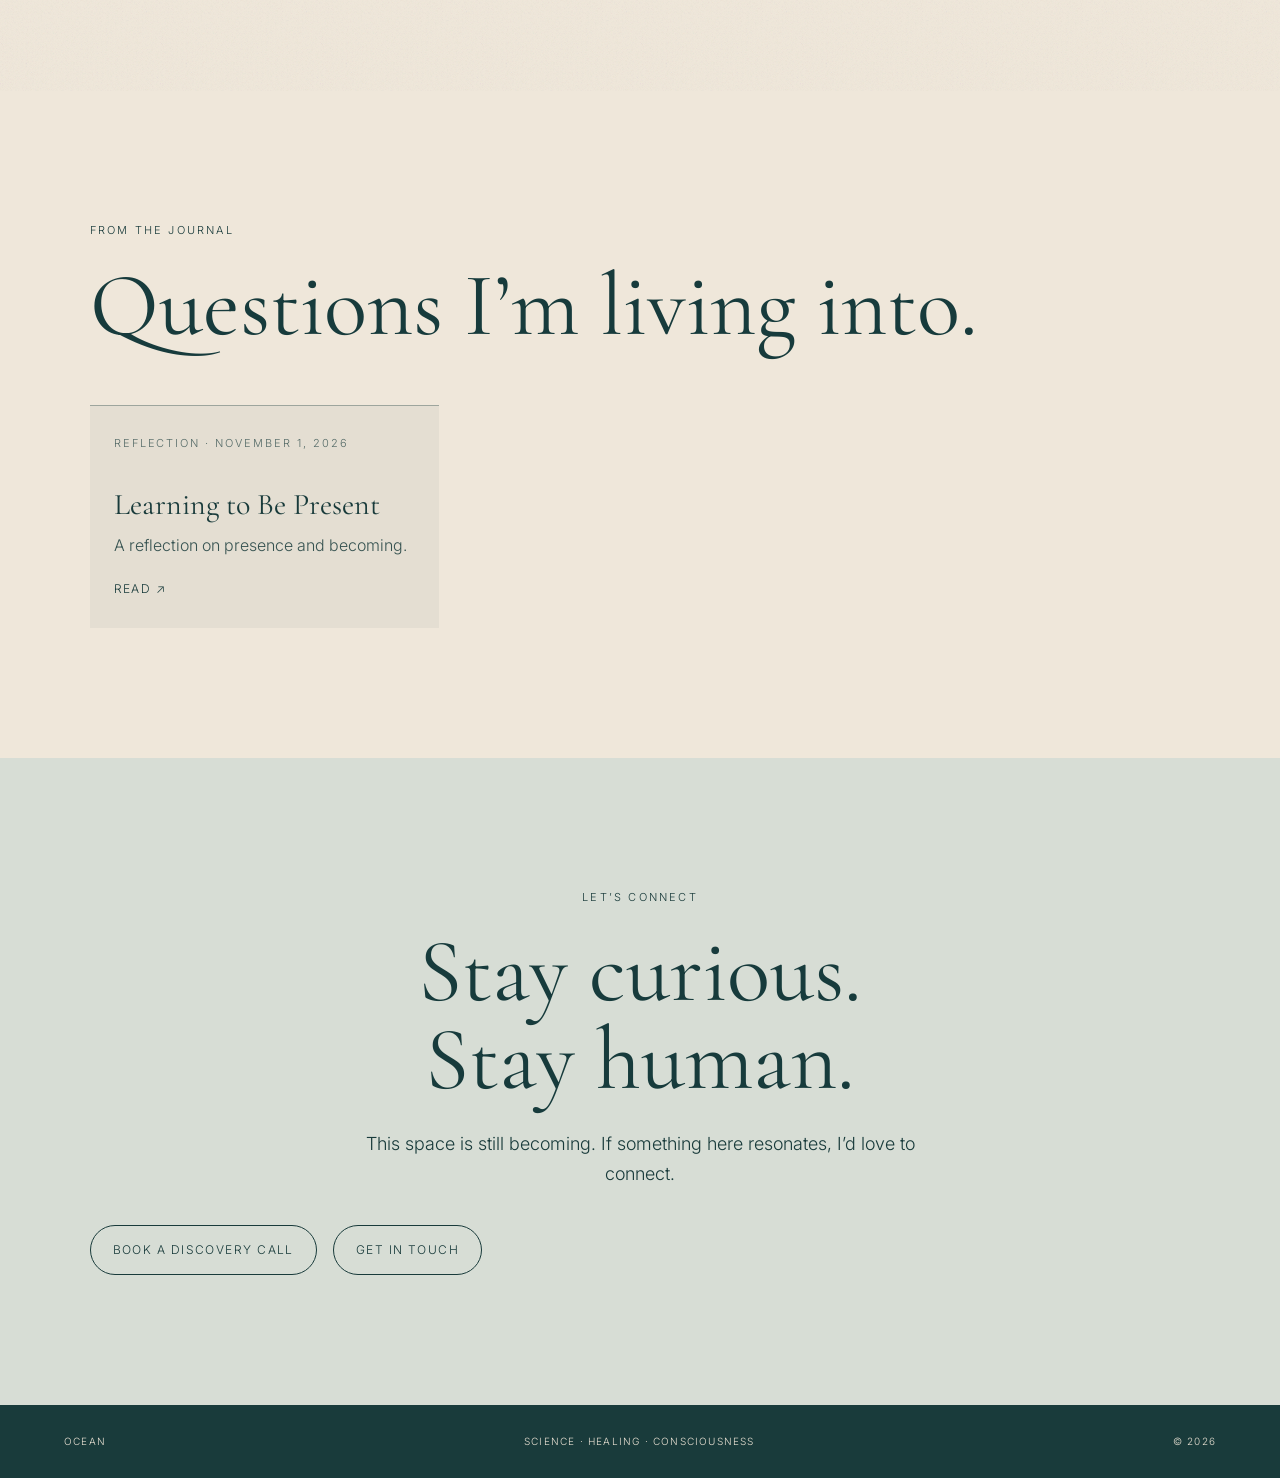
==== commit b62de4f4: "Update index.html" ====
--- a/index.html
+++ b/index.html
@@ -224,5 +224,6 @@
   new IntersectionObserver(function (e, o) { if (e[0].isIntersecting) { sec.classList.add('in'); o.disconnect(); } }, { threshold: .25 }).observe(sec);
 })();
 </script>
+<script src="media-player.js" defer></script>
 </body>
 </html>
--- a/ocean.css
+++ b/ocean.css
@@ -177,18 +177,69 @@
 /* ---------- Readable nav over bright skies ---------- */
 .nav::before { content: ""; position: absolute; z-index: -1; top: 0; left: 0; right: 0; height: 170px; background: linear-gradient(180deg, rgba(8,35,39,.6), rgba(8,35,39,0)); pointer-events: none; }
 
-/* ---------- Per-page hero photos ----------
-   Drop media/hero-<page>.jpg in place and it replaces the ocean photo for that page.
-   If a file is missing, the ocean photo shows instead. */
+/* ---------- Per-page hero photos ---------- */
 :root { --ocean-photo: url("https://images.unsplash.com/photo-1507525428034-b723cf961d3e?auto=format&fit=crop&w=2200&q=85"); }
-.hero.hero-home { background-image: linear-gradient(180deg, rgba(10,40,44,.18), rgba(8,35,39,.74)), url("media/hero-home.jpg"), var(--ocean-photo); background-size: cover; background-position: center; }
-.hero.hero-about { background-image: linear-gradient(180deg, rgba(10,40,44,.18), rgba(8,35,39,.74)), url("media/hero-about.jpg"), var(--ocean-photo); background-size: cover; background-position: center; }
-.hero.hero-healing { background-image: linear-gradient(180deg, rgba(10,40,44,.18), rgba(8,35,39,.74)), url("media/hero-healing.jpg"), var(--ocean-photo); background-size: cover; background-position: center; }
-.hero.hero-consciousness { background-image: linear-gradient(180deg, rgba(10,40,44,.18), rgba(8,35,39,.74)), url("media/hero-consciousness.jpg"), var(--ocean-photo); background-size: cover; background-position: center; }
+.hero.hero-home, .hero.hero-about, .hero.hero-healing, .hero.hero-consciousness, .hero.hero-relationship, .hero.hero-discovery, .hero.hero-podcast { background-image: linear-gradient(180deg, rgba(10,40,44,.18), rgba(8,35,39,.74)), var(--ocean-photo); background-size: cover; background-position: center; }
 .hero.hero-psychedelics { background-image: linear-gradient(180deg, rgba(10,40,44,.18), rgba(8,35,39,.74)), url("media/hero-psychedelics.jpg"), var(--ocean-photo); background-size: cover; background-position: center; }
-.hero.hero-relationship { background-image: linear-gradient(180deg, rgba(10,40,44,.18), rgba(8,35,39,.74)), url("media/hero-relationship.jpg"), var(--ocean-photo); background-size: cover; background-position: center; }
-.hero.page-hero.pos-a { background-position: center, center, 30% 60%; }
-.hero.page-hero.pos-b { background-position: center, center, 70% 40%; }
-.hero.page-hero.pos-c { background-position: center, center, 50% 80%; }
-
-
+.hero.page-hero.pos-a { background-position: center, 30% 60%; }
+.hero.page-hero.pos-b { background-position: center, 70% 40%; }
+.hero.page-hero.pos-c { background-position: center, 50% 80%; }
+
+
+/* ---------- Ocean V2: arrival practice + accessible refinements ---------- */
+.skip-link { position: fixed; z-index: 100; top: 12px; left: 12px; padding: 10px 16px; background: #f4efe6; color: #193b3b; border-radius: 30px; transform: translateY(-160%); }
+.skip-link:focus { transform: translateY(0); }
+.pause-section { background: #e9e1d3; display: grid; grid-template-columns: minmax(240px, .9fr) minmax(320px, 1.1fr); column-gap: 7vw; row-gap: 24px; align-items: center; }
+.pause-intro { max-width: 540px; }
+.pause-intro h2 { font-size: clamp(40px, 5vw, 66px); line-height: 1.02; margin-bottom: 24px; }
+.pause-lead { max-width: 440px; font-size: 18px; }
+.pause-card { position: relative; overflow: hidden; padding: clamp(28px, 4vw, 52px); border-radius: 4px 70px 4px 70px; background: #163f42; color: #f4efe6; text-align: center; box-shadow: 0 24px 60px rgba(22,63,66,.12); }
+.pause-orb-wrap { display: grid; place-items: center; min-height: 150px; margin: 0 auto 18px; }
+.pause-orb { width: 112px; height: 112px; border-radius: 50%; background: radial-gradient(circle at 34% 28%, #dce9dc 0, #9ebfba 30%, #5d9391 66%, #2d6669 100%); box-shadow: 0 0 0 14px rgba(220,233,220,.07), 0 0 65px rgba(158,191,186,.28); transform: scale(.94); }
+.pause-card.is-running .pause-orb { animation: ocean-drift 8s ease-in-out infinite alternate; }
+.pause-card.is-complete .pause-orb { box-shadow: 0 0 0 20px rgba(220,233,220,.08), 0 0 85px rgba(158,191,186,.4); }
+@keyframes ocean-drift { from { transform: scale(.92) translateY(3px); } to { transform: scale(1.08) translateY(-3px); } }
+.pause-instruction { min-height: 30px; font-family: "Cormorant Garamond", Georgia, serif; font-size: clamp(25px, 3vw, 34px); }
+.pause-count { margin: 8px 0 16px; font-variant-numeric: tabular-nums; font-size: 13px; letter-spacing: .18em; opacity: .82; }
+.pause-progress { height: 3px; margin: 0 auto 22px; max-width: 360px; background: rgba(244,239,230,.2); overflow: hidden; }
+.pause-progress span { display: block; width: 0; height: 100%; background: #c9d9cc; transition: width .25s linear; }
+.pause-hint { max-width: 430px; min-height: 54px; margin: 0 auto 24px; color: rgba(244,239,230,.86); font-size: 14px; }
+.pause-controls { display: flex; justify-content: center; flex-wrap: wrap; gap: 10px; }
+.pause-button { min-height: 44px; padding: 11px 19px; border: 1px solid rgba(244,239,230,.65); border-radius: 100px; font: inherit; font-size: 11px; letter-spacing: .1em; text-transform: uppercase; cursor: pointer; transition: background .2s, color .2s, opacity .2s; }
+.pause-button.primary { background: #e9e1d3; color: #193b3b; }
+.pause-button.secondary { background: transparent; color: #f4efe6; }
+.pause-button:hover:not(:disabled) { background: #c9d9cc; color: #193b3b; }
+.pause-button:disabled { opacity: .4; cursor: not-allowed; }
+.pause-complete { margin: 20px 0 0; color: #dce9dc; font-family: "Cormorant Garamond", Georgia, serif; font-size: 23px; }
+.pause-note { grid-column: 1 / -1; margin: 0; text-align: center; color: #526765; font-size: 12px; }
+.cards .card { display: block; color: inherit; text-decoration: none; transition: transform .3s, box-shadow .3s; }
+.cards .card:hover, .cards .card:focus-visible { transform: translateY(-5px); box-shadow: 0 18px 32px rgba(22,63,66,.12); }
+.card-link { display: inline-block; margin-top: 22px; border-bottom: 1px solid currentColor; font-size: 10px; letter-spacing: .12em; text-transform: uppercase; }
+.hero-actions { display: flex; align-items: center; flex-wrap: wrap; gap: 18px; }
+.hero-text-link { font-size: 12px; letter-spacing: .08em; border-bottom: 1px solid rgba(255,255,255,.65); padding-bottom: 4px; }
+@media (max-width: 900px) {
+  .pause-section { grid-template-columns: 1fr; }
+  .pause-intro { max-width: 680px; }
+  .pause-card { max-width: 620px; width: 100%; margin: 0 auto; }
+}
+@media (max-width: 1240px) {
+  .nav { align-items: flex-start; gap: 10px; }
+  .site-nav { width: 100%; max-width: 100%; overflow-x: auto; overscroll-behavior-x: contain; scrollbar-width: none; }
+  .site-nav::-webkit-scrollbar { display: none; }
+  .site-nav > ul { width: max-content; flex-wrap: nowrap; gap: 22px; padding: 0 2px 8px; }
+  .submenu { display: none !important; }
+}
+@media (max-width: 600px) {
+  .nav { padding: 18px 6vw; }
+  .site-nav > ul { gap: 18px; font-size: 10px; }
+  .hero { min-height: 88vh; }
+  .hero-actions { align-items: flex-start; flex-direction: column; gap: 14px; }
+  .pause-card { border-radius: 4px 42px 4px 42px; }
+  .pause-orb-wrap { min-height: 125px; }
+  .pause-orb { width: 92px; height: 92px; }
+}
+@media (prefers-reduced-motion: reduce) {
+  .pause-card.is-running .pause-orb { animation: none; }
+  .pause-progress span, .cards .card { transition: none; }
+  .cards .card:hover { transform: none; }
+}
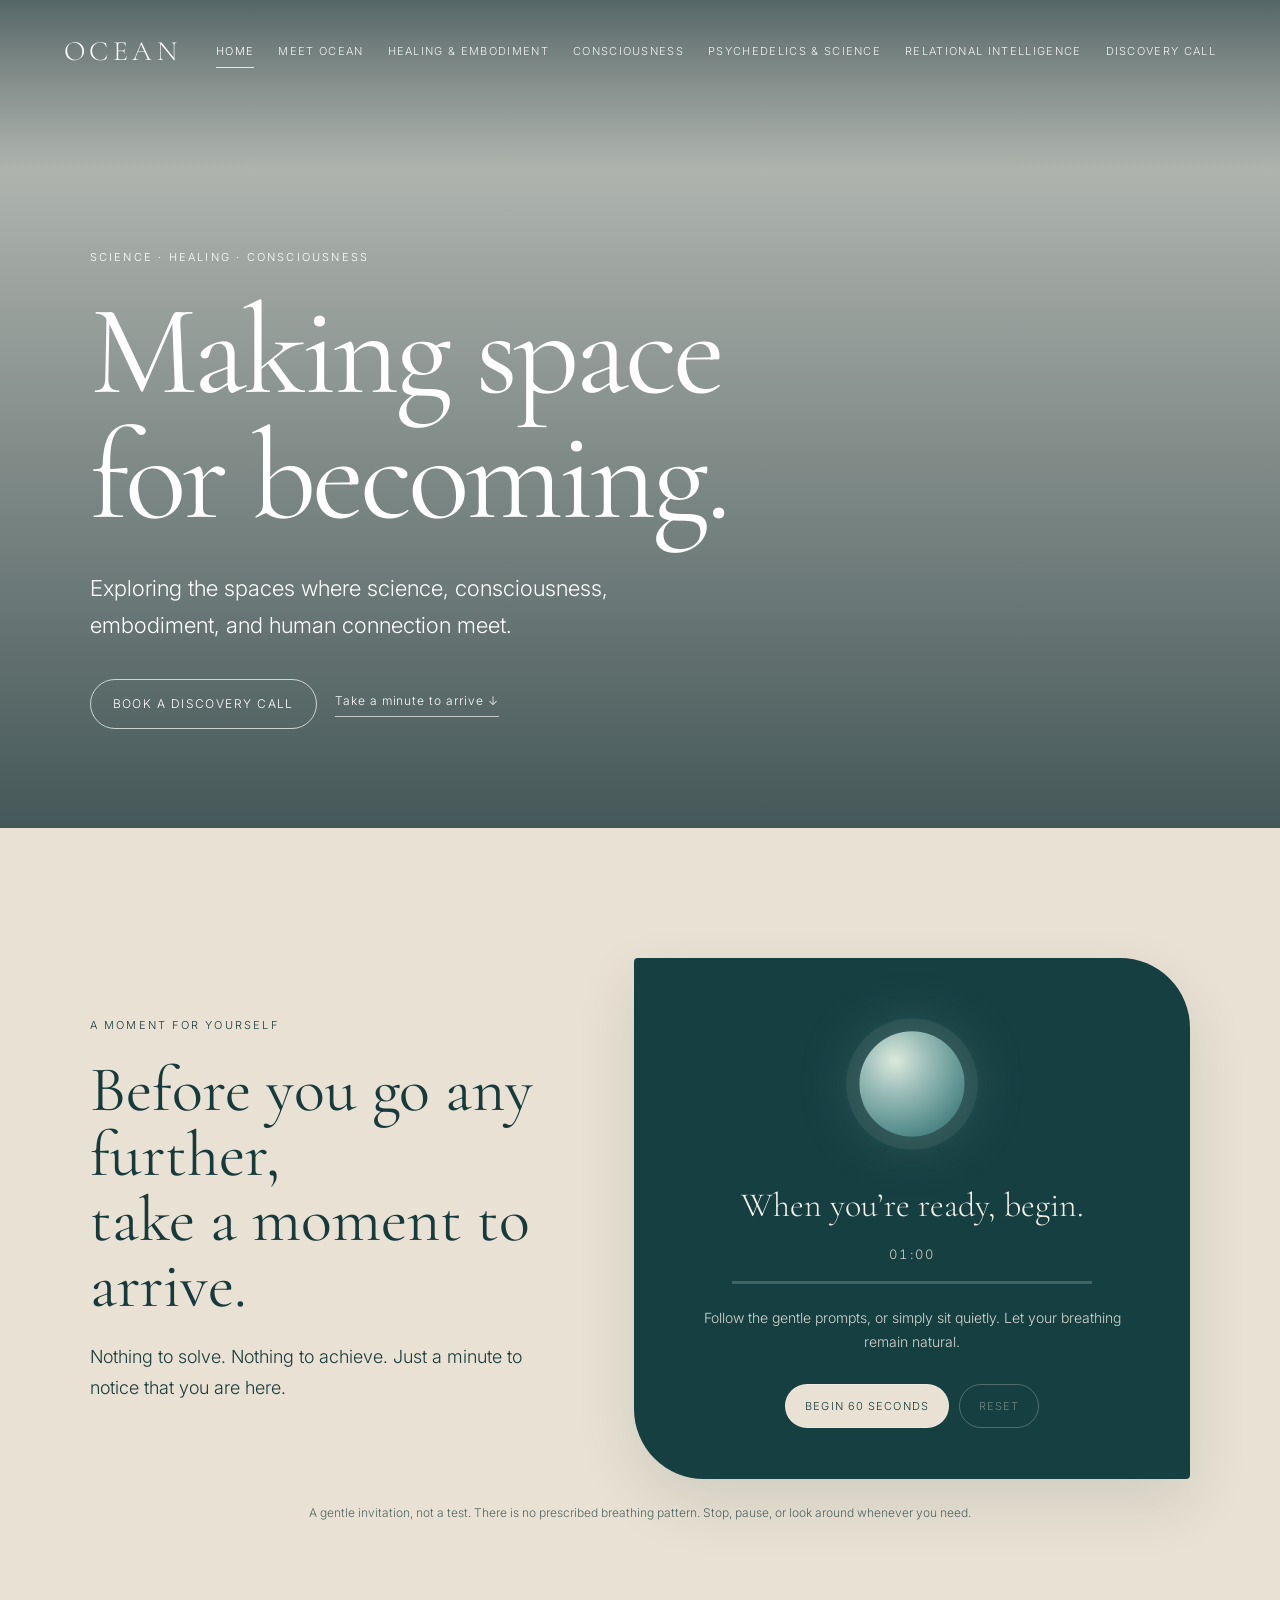
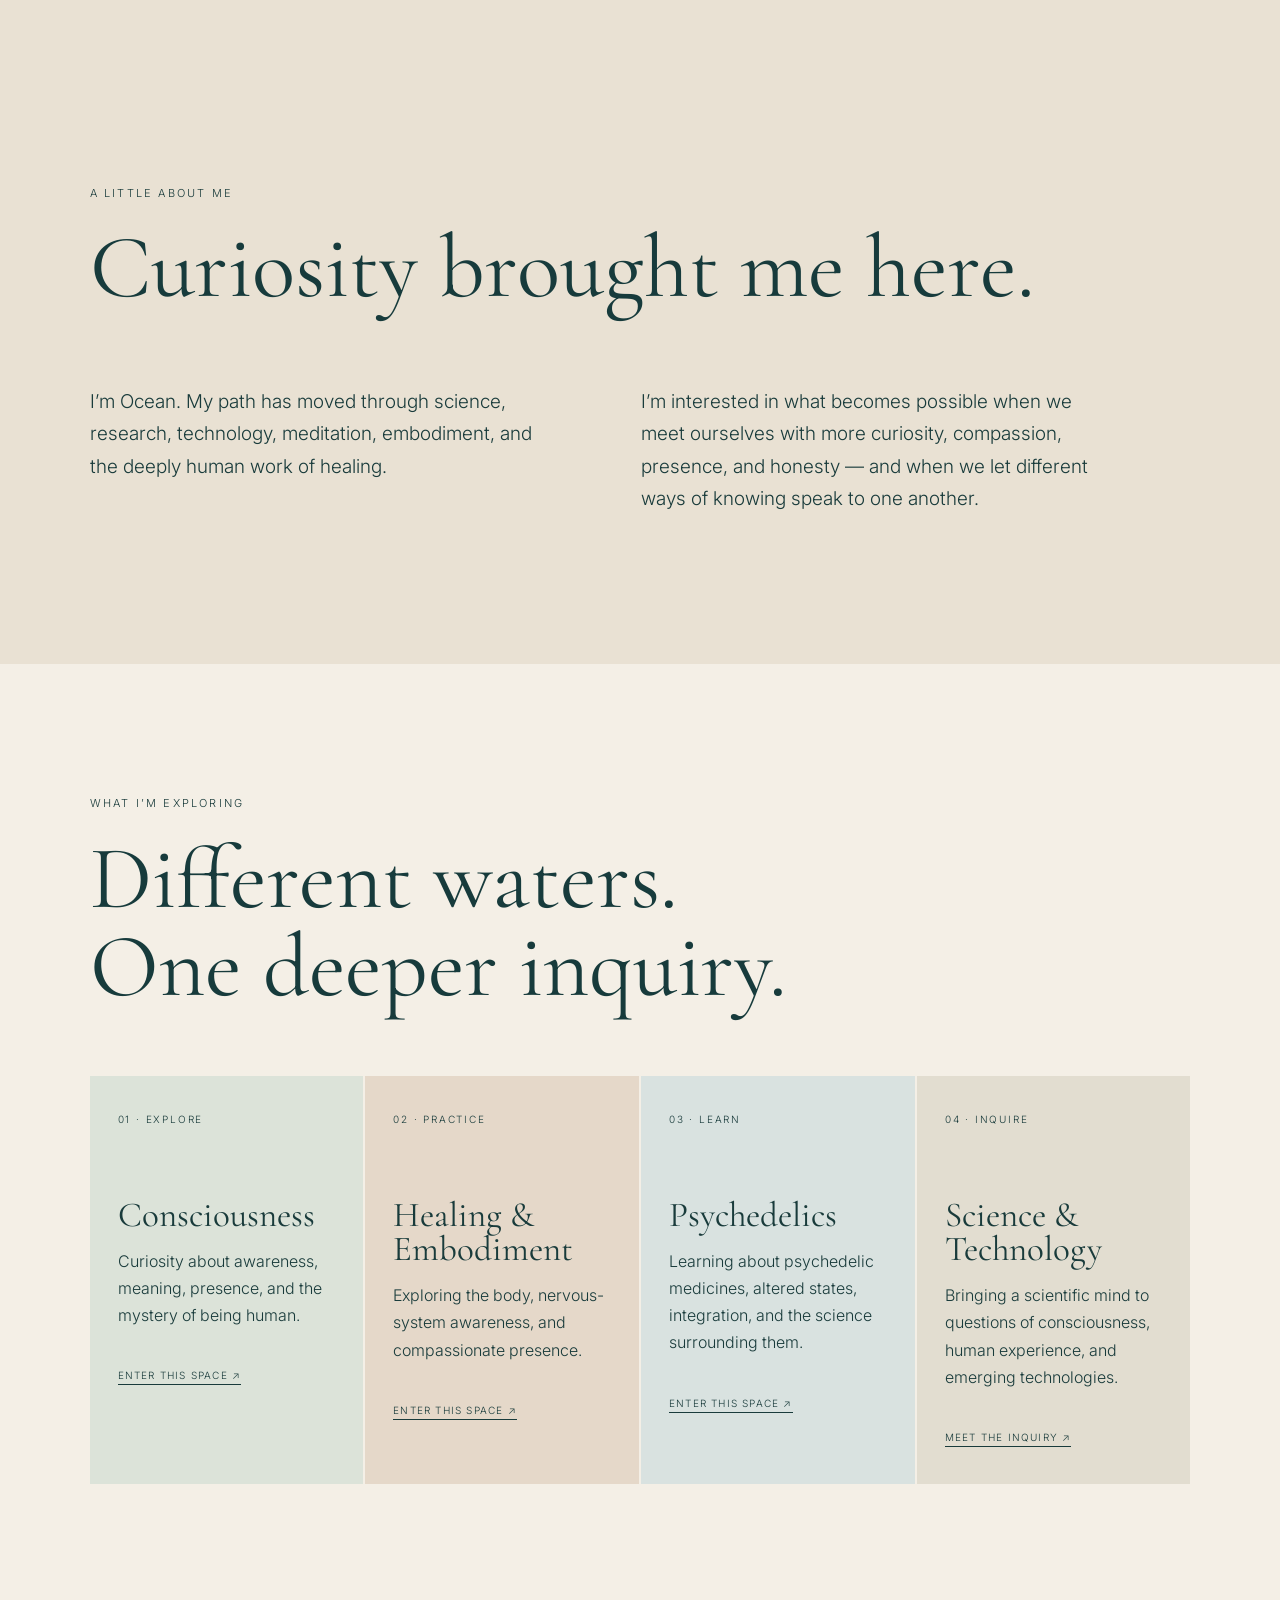
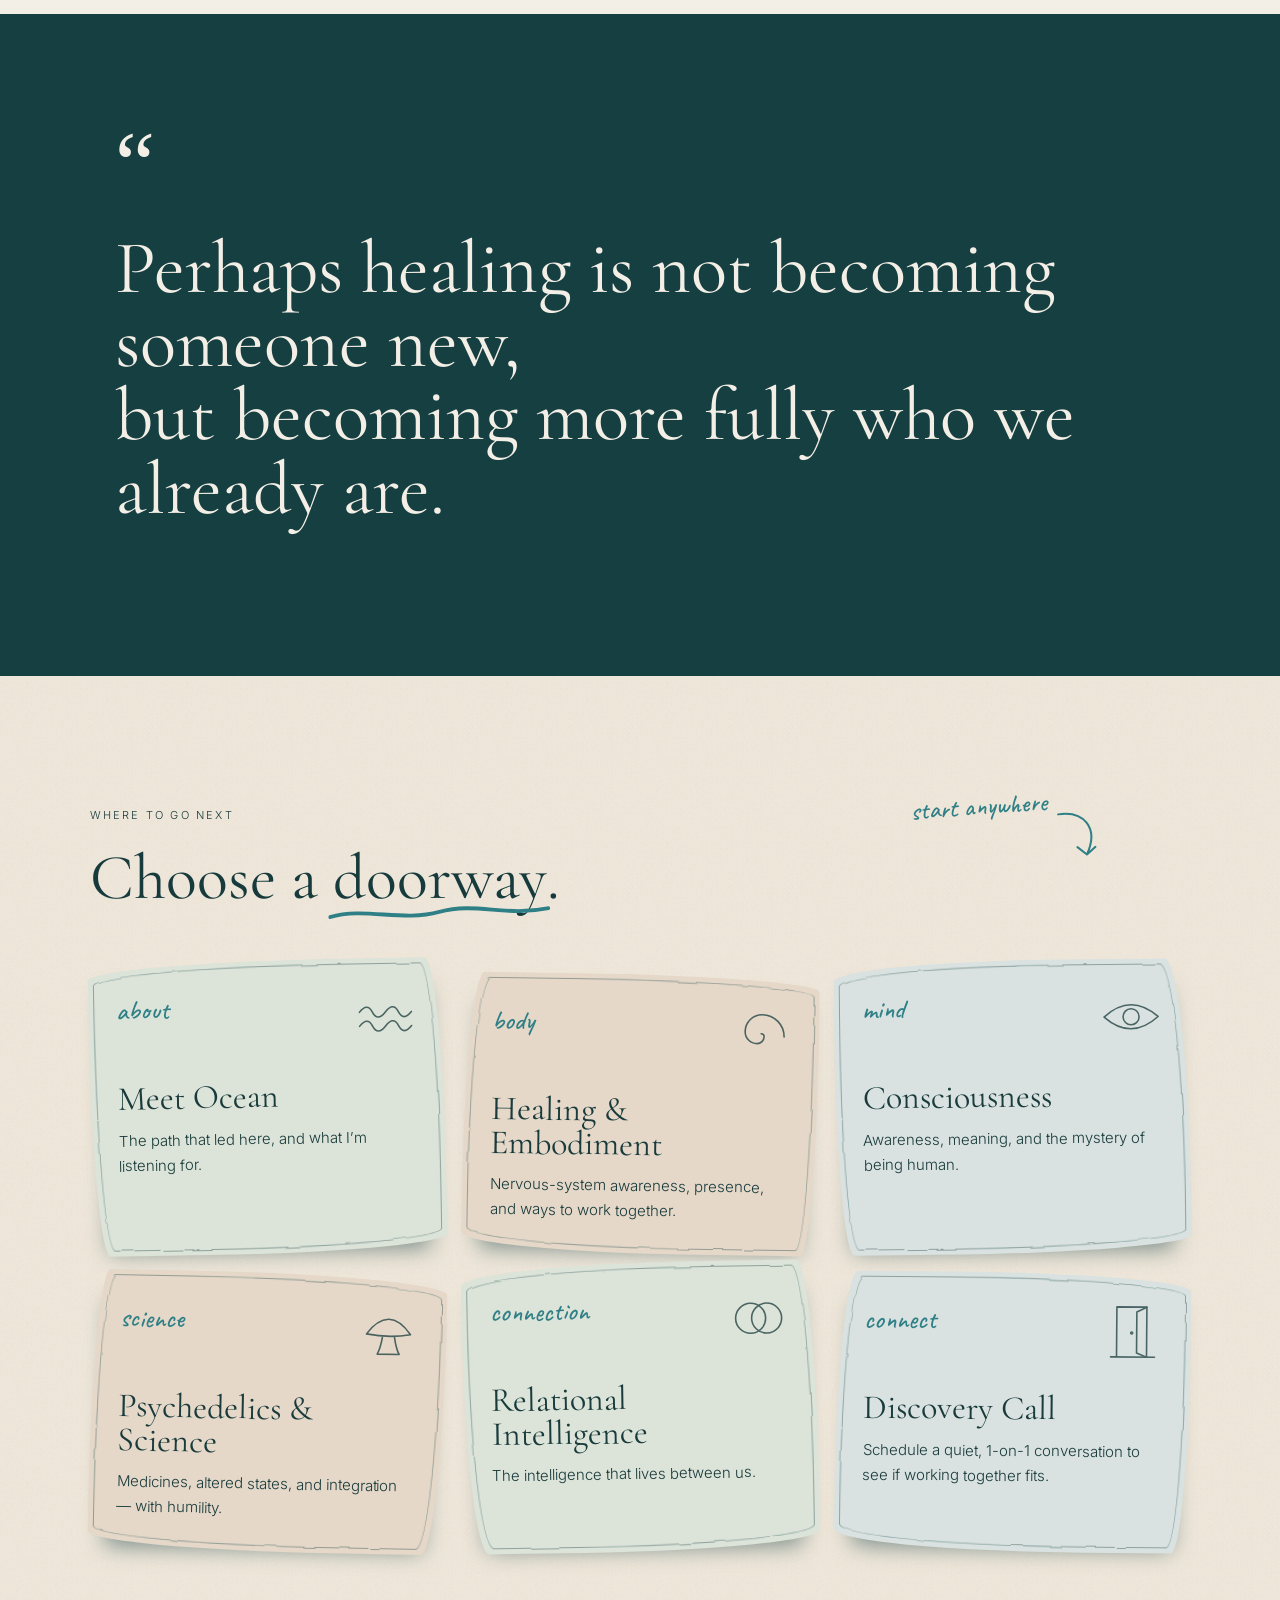
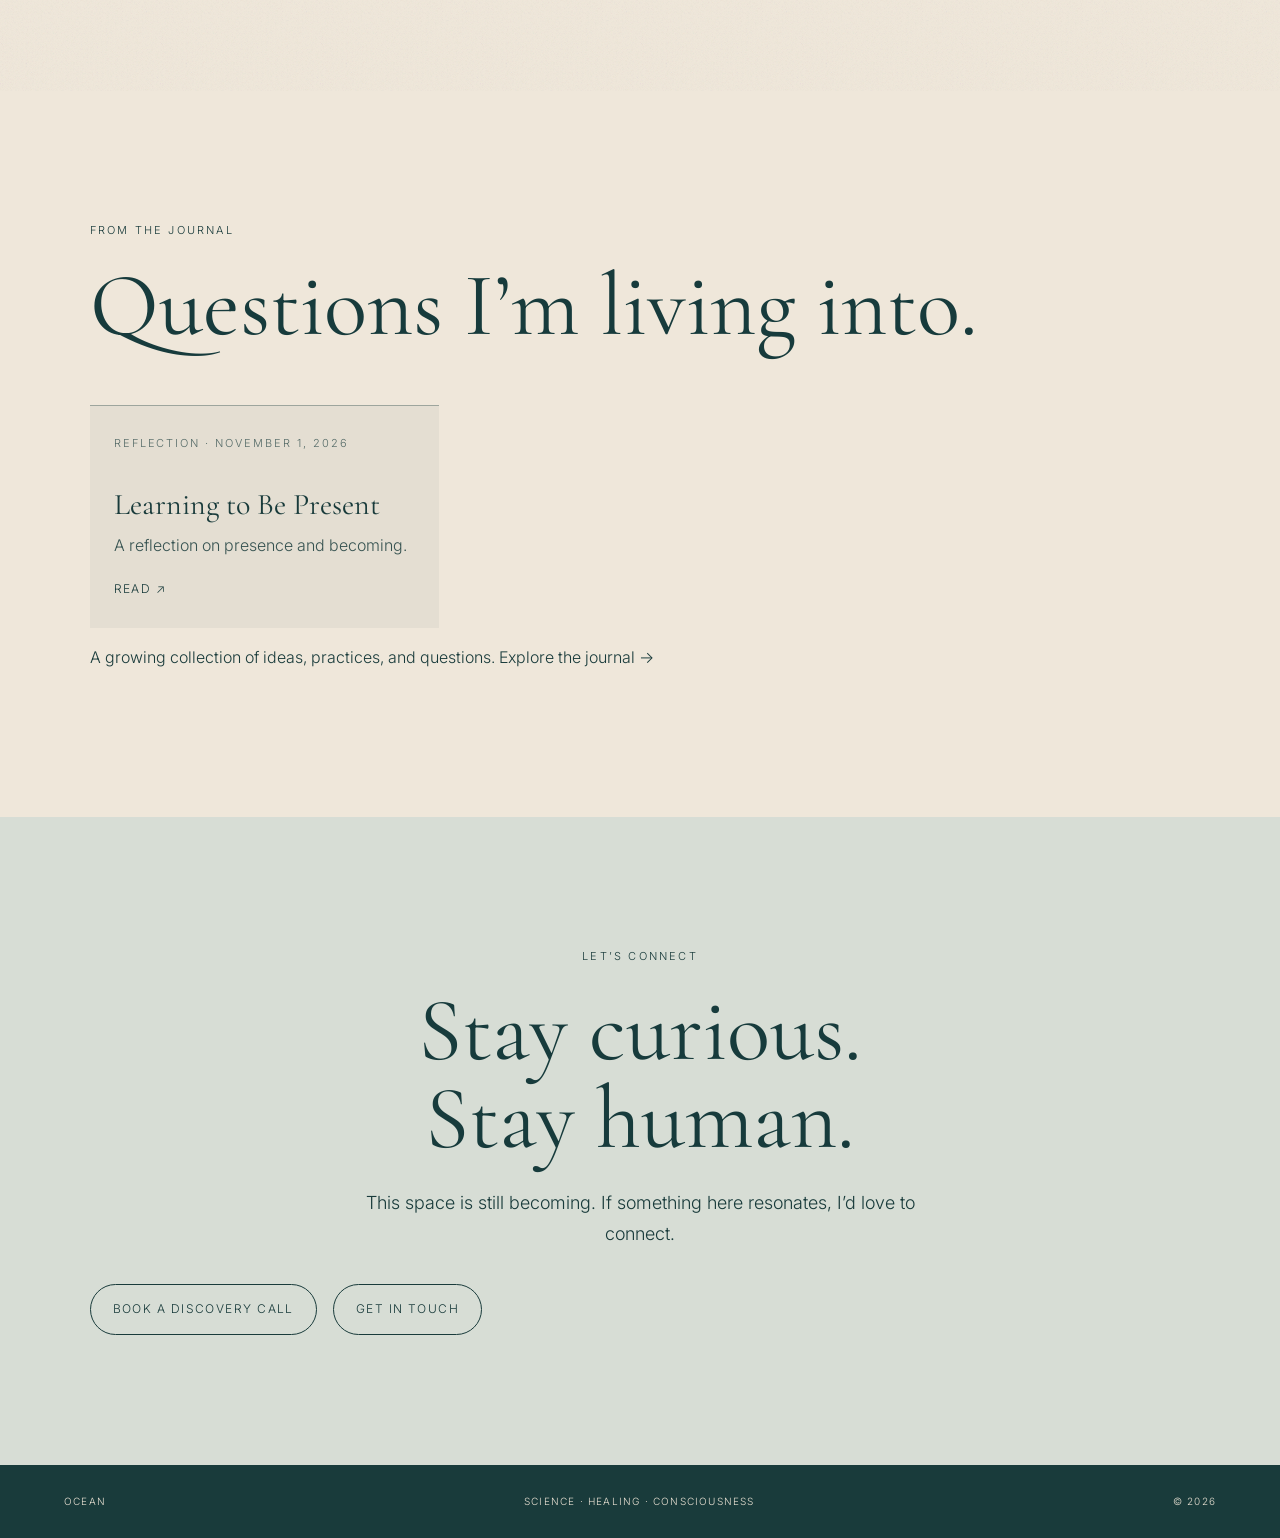
==== commit 7b201070: "Add files via upload" ====
--- a/index.html
+++ b/index.html
@@ -175,7 +175,8 @@
     <section id="writing" class="writing section">
       <p class="eyebrow">FROM THE JOURNAL</p>
       <h2>Questions I’m living into.</h2>
-      <div data-blog="all" data-limit="3"></div>
+      <div class="journal-grid" data-blog="all" data-limit="4"></div>
+      <p class="journal-note">A growing collection of ideas, practices, and questions. <a href="#writing">Explore the journal →</a></p>
     </section>
 
     <section id="connect" class="connect section">
@@ -224,6 +225,5 @@
   new IntersectionObserver(function (e, o) { if (e[0].isIntersecting) { sec.classList.add('in'); o.disconnect(); } }, { threshold: .25 }).observe(sec);
 })();
 </script>
-<script src="media-player.js" defer></script>
 </body>
 </html>
--- a/blog.css
+++ b/blog.css
@@ -17,3 +17,4 @@
 .post-foot { margin-top: 56px; display: flex; flex-wrap: wrap; gap: 18px; align-items: center; }
 .post a.text-link, .post-foot a { border-bottom: 1px solid; font-size: 12px; letter-spacing: .12em; text-transform: uppercase; text-decoration: none; color: inherit; }
 @media (prefers-reduced-motion: reduce) { .blog-card { transition: none; } .blog-card:hover { transform: none; } }
+}
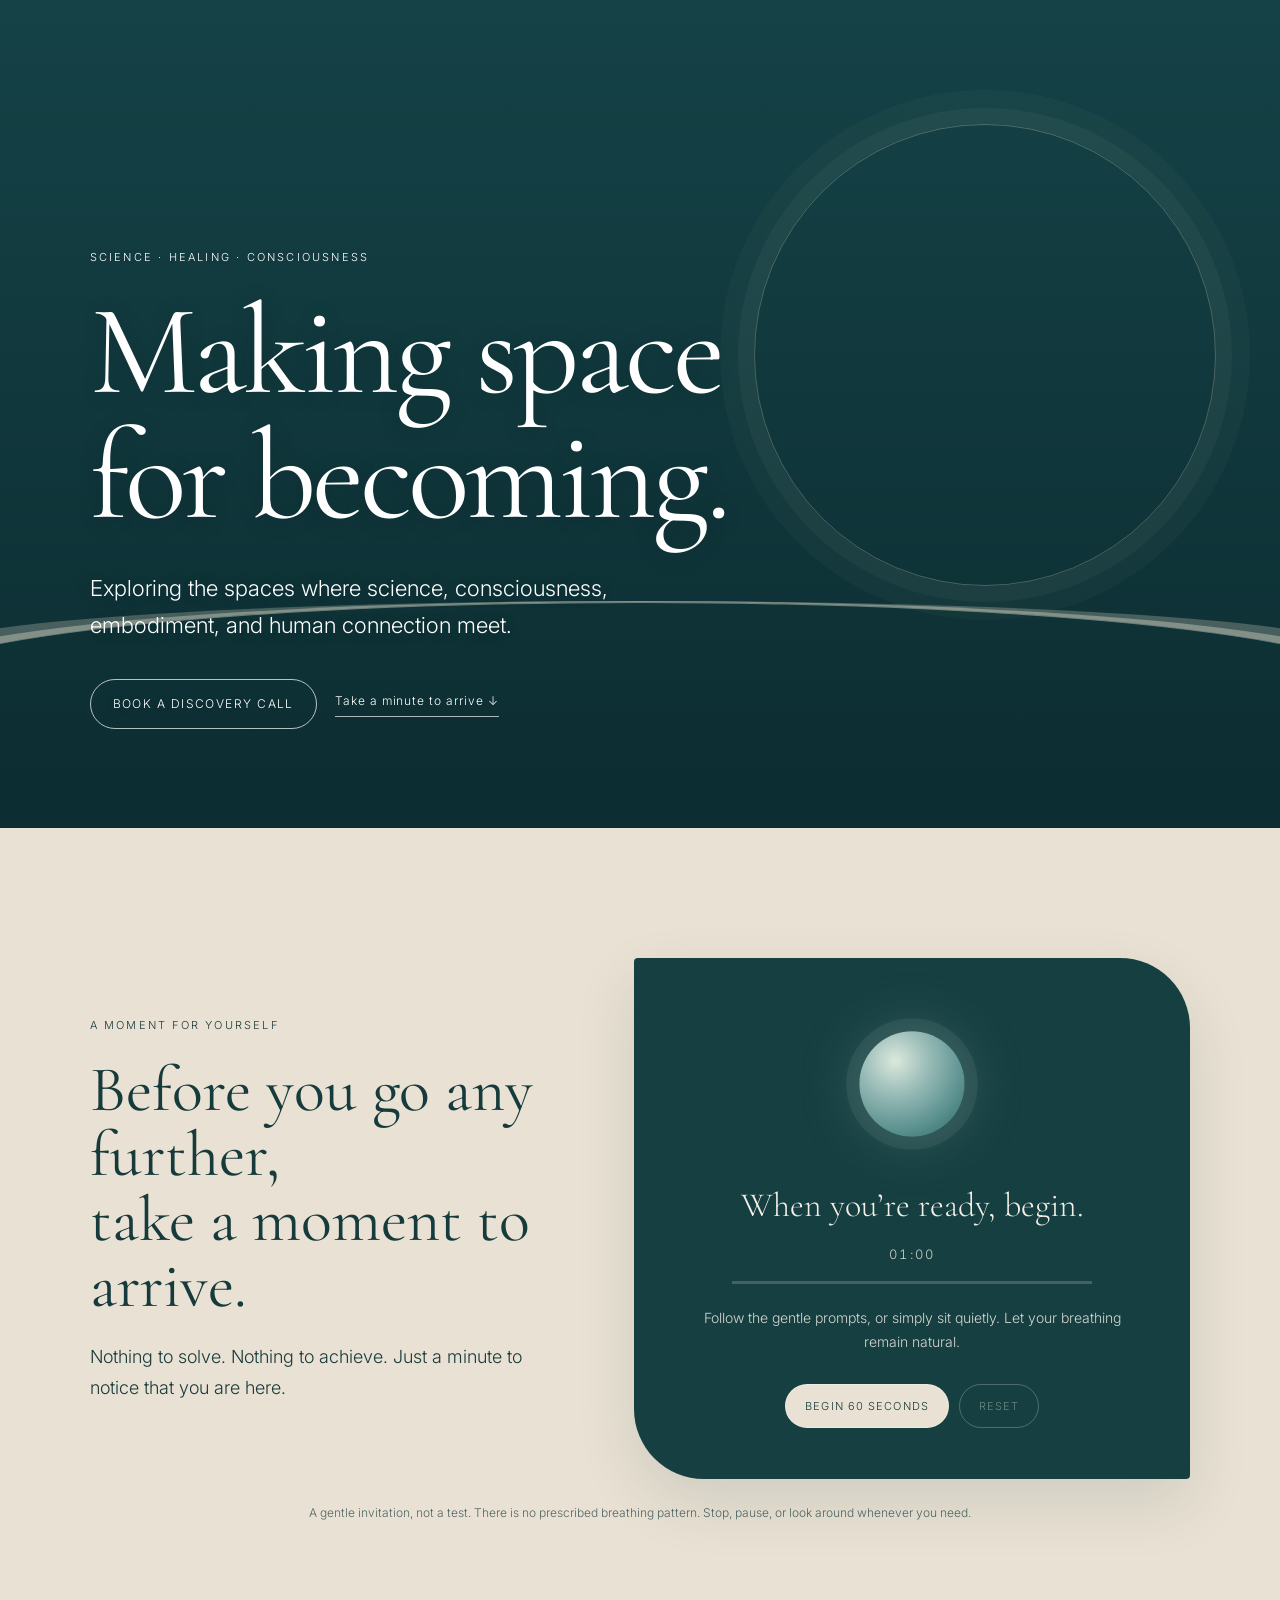
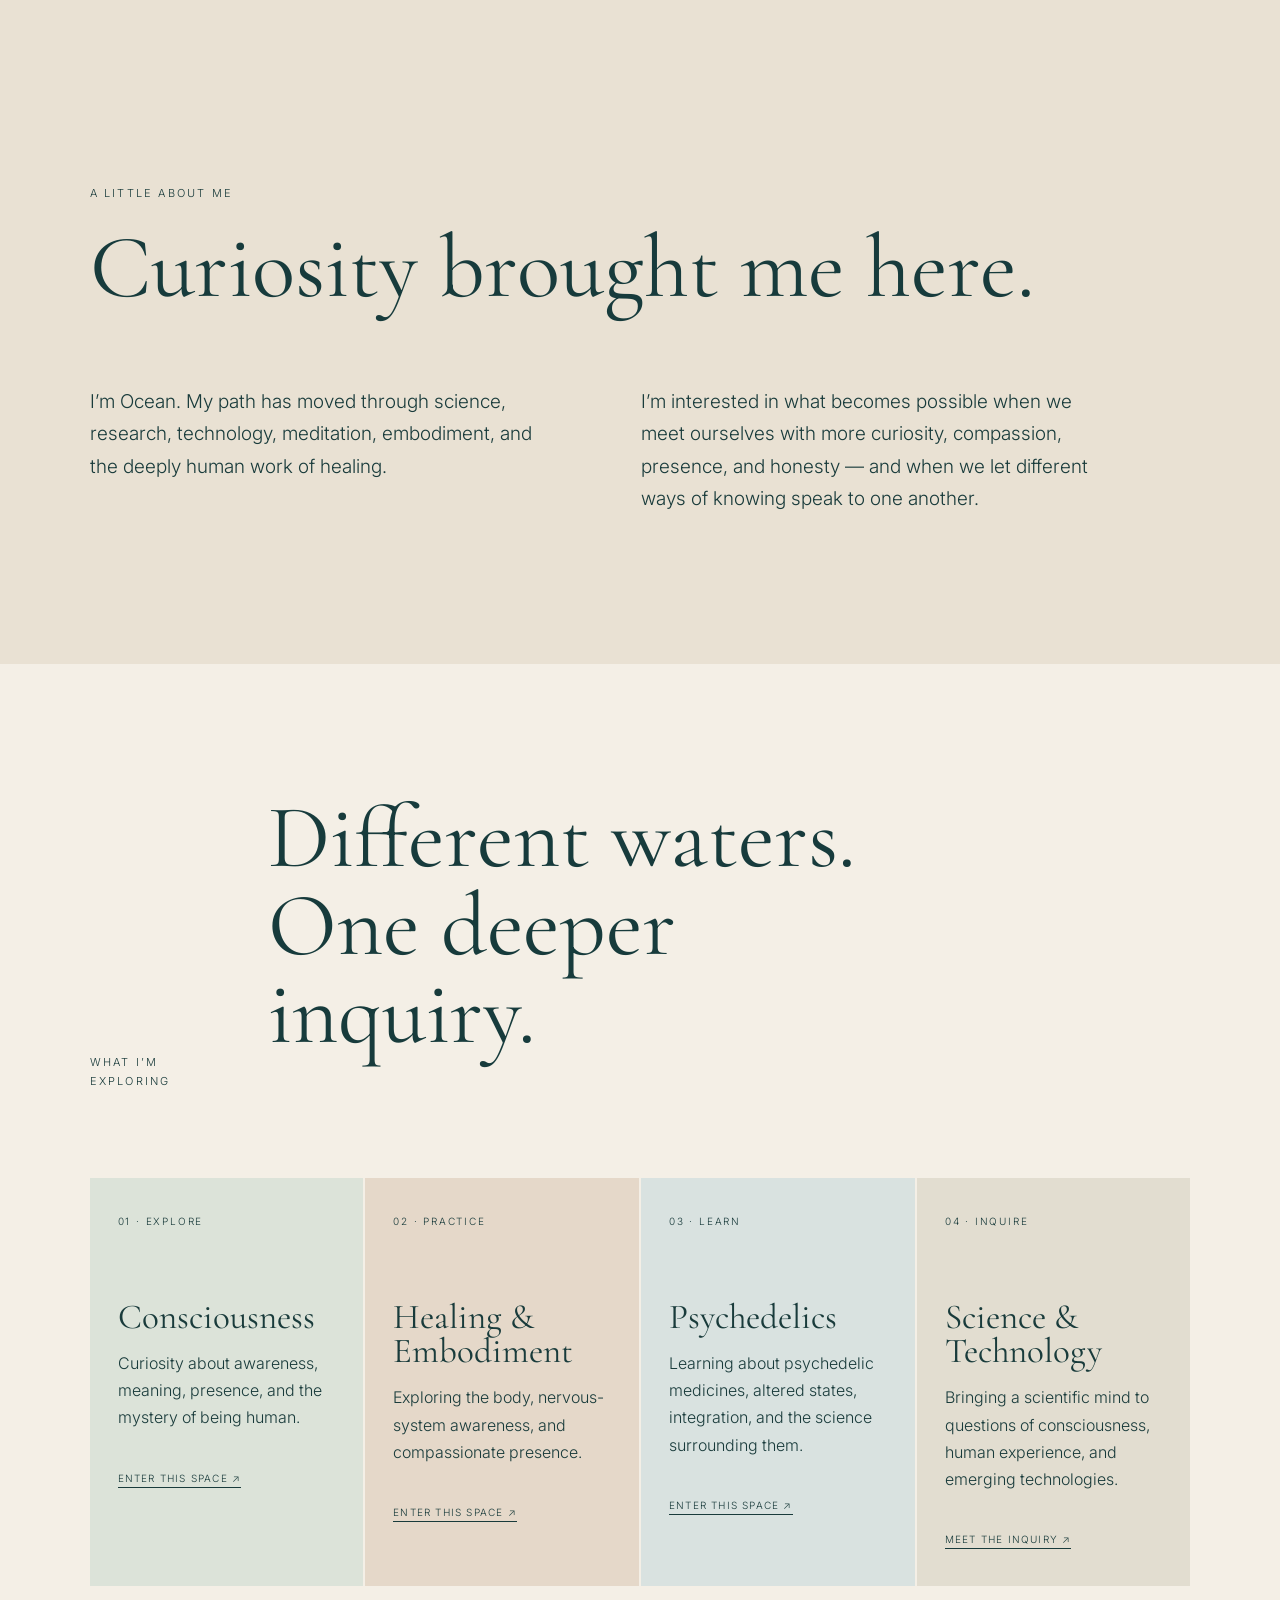
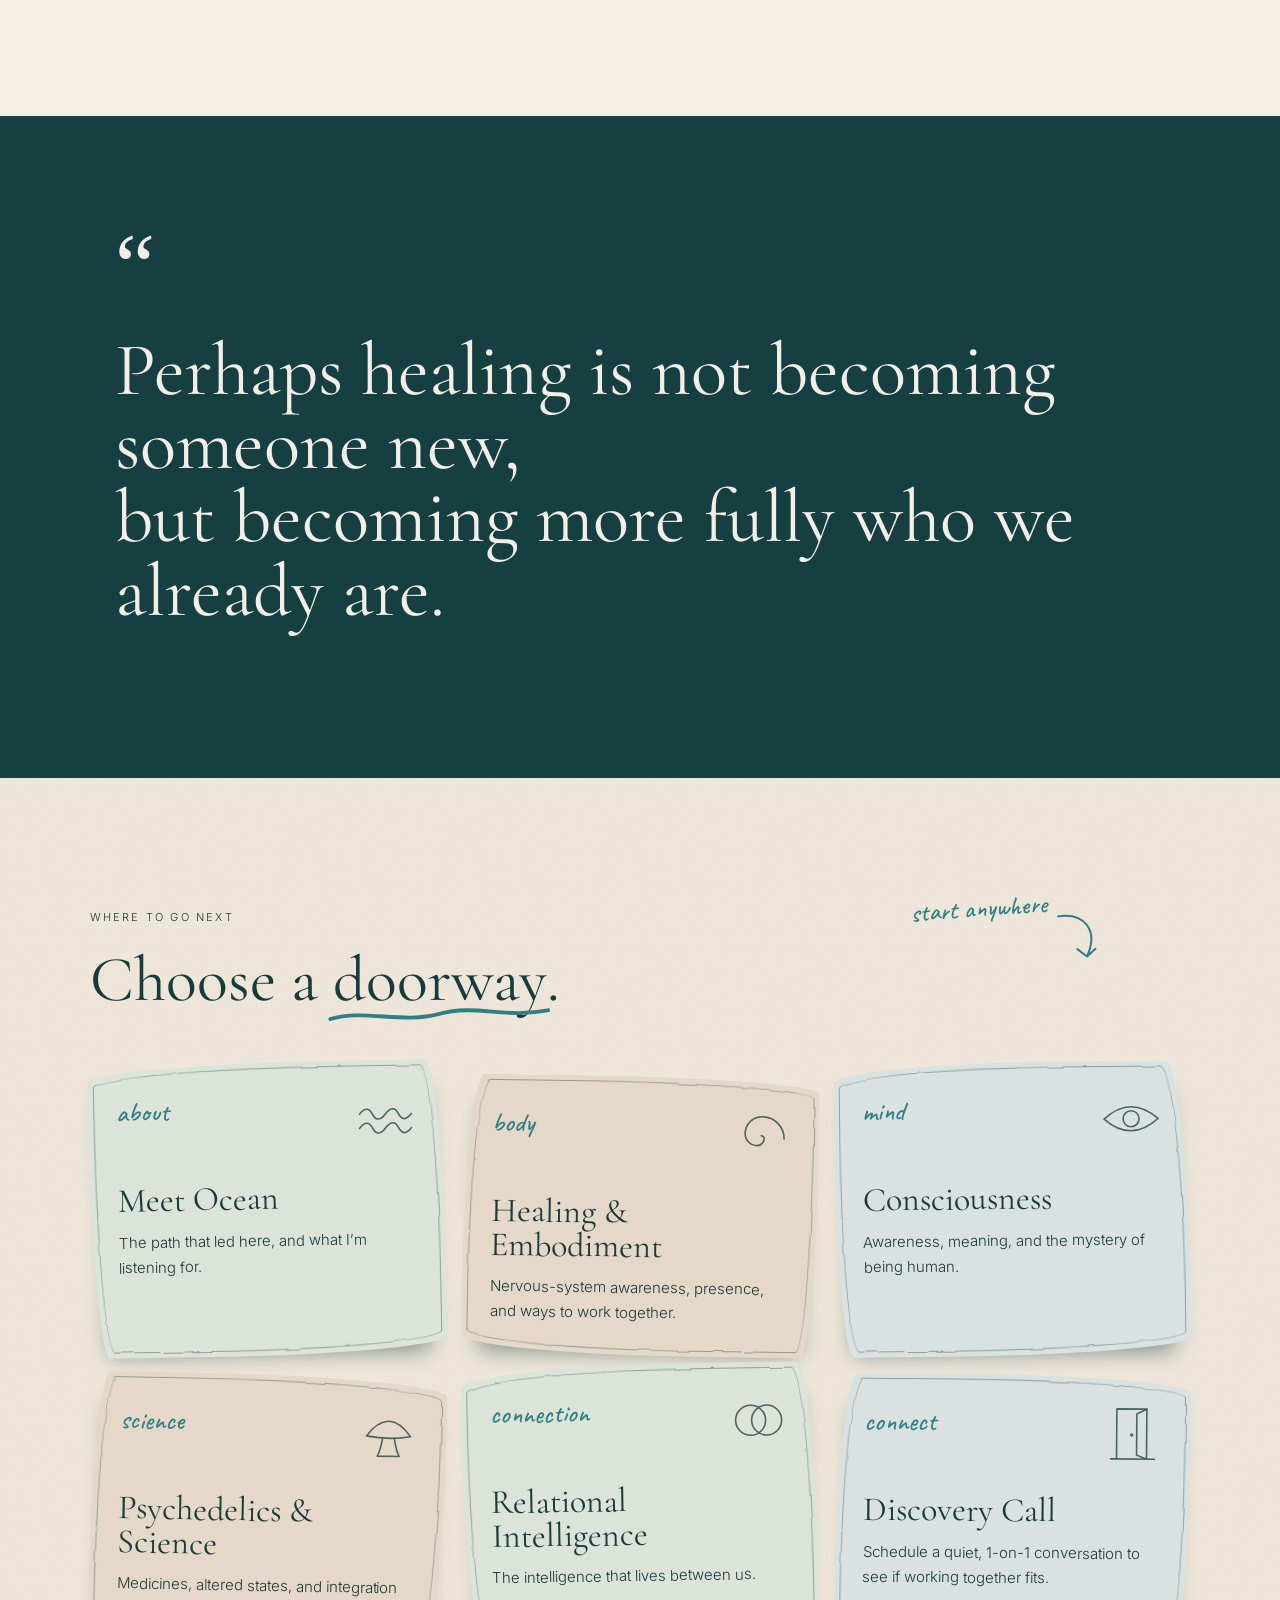
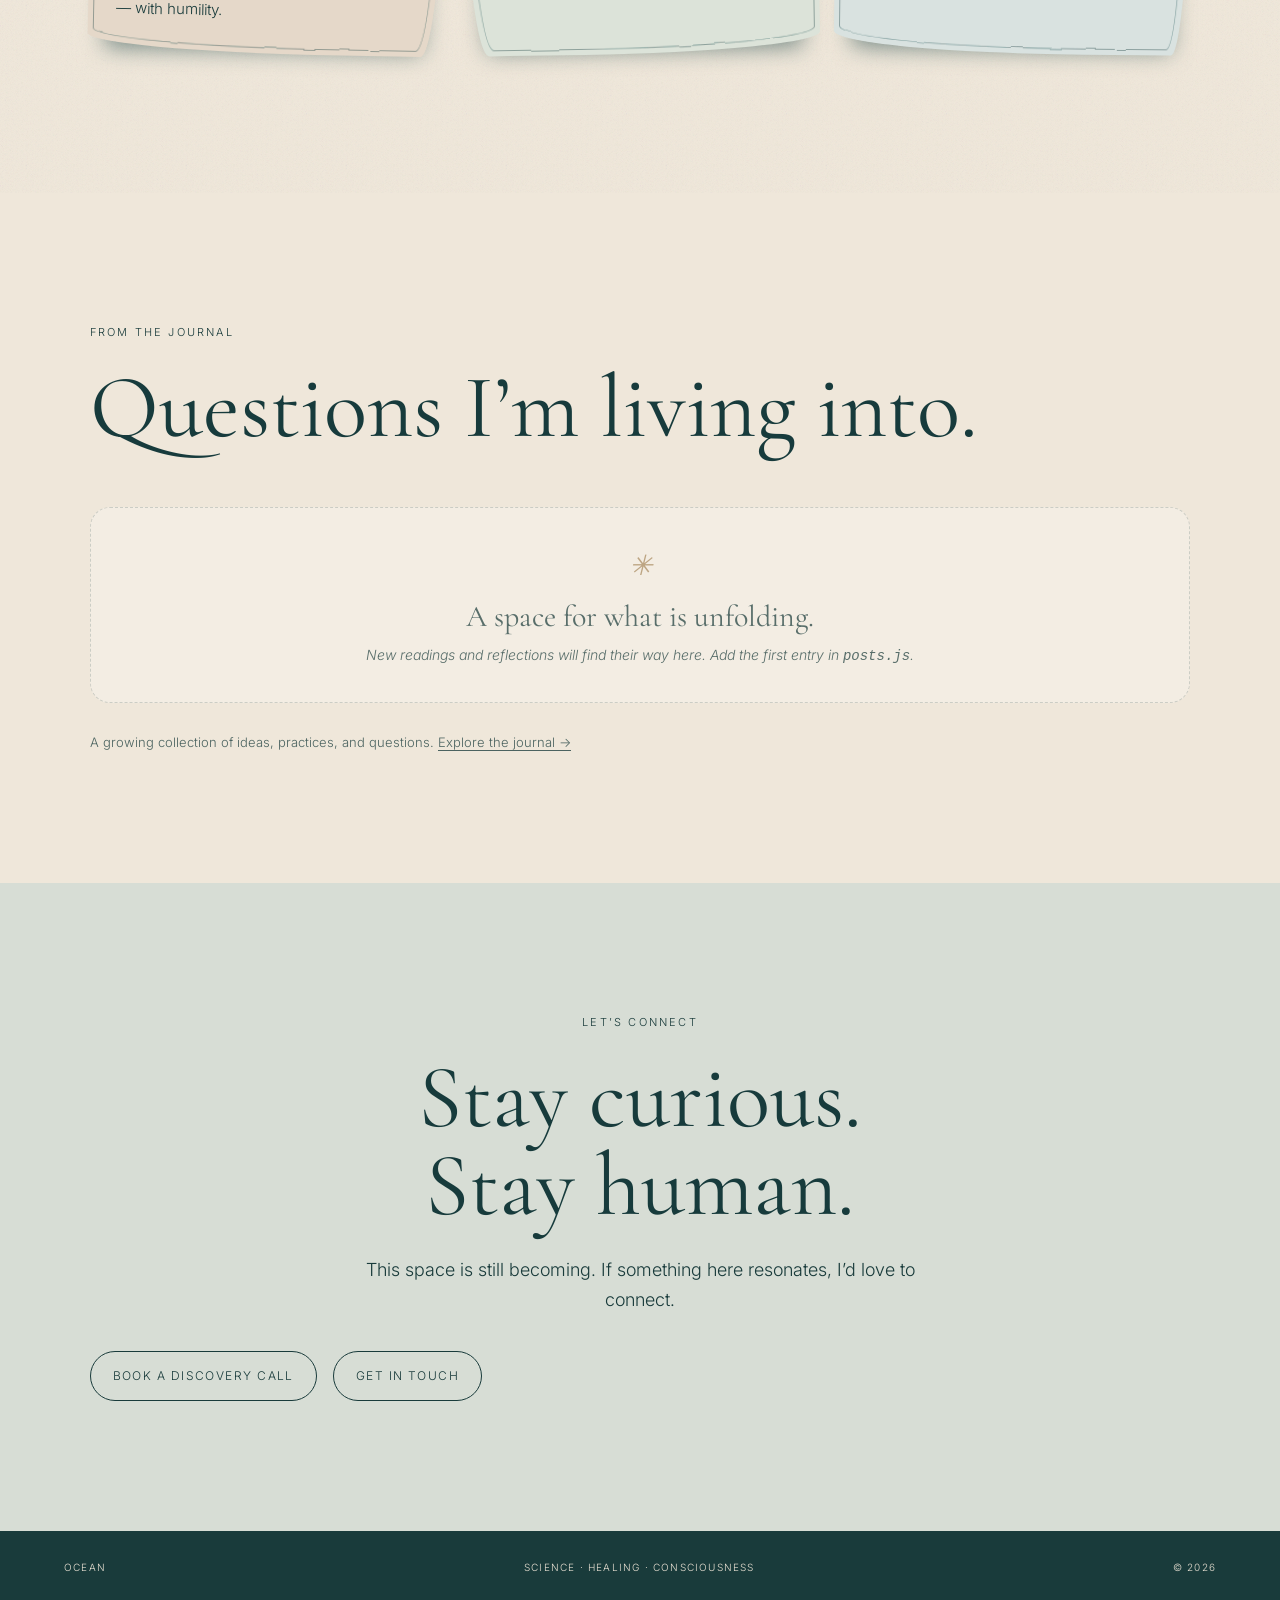
==== commit df590c99: "Update index.html" ====
--- a/index.html
+++ b/index.html
@@ -19,48 +19,7 @@
 <body>
   <a class="skip-link" href="#main-content">Skip to content</a>
 <svg width="0" height="0" style="position:absolute" aria-hidden="true"><filter id="rough"><feTurbulence type="fractalNoise" baseFrequency="0.03" numOctaves="2" seed="4" result="n"/><feDisplacementMap in="SourceGraphic" in2="n" scale="3.5"/></filter></svg>
-
-  <header class="nav">
-    <a class="brand" href="index.html">OCEAN</a>
-    <nav class="site-nav" aria-label="Main">
-      <ul>
-        <li><a href="index.html" aria-current="page">Home</a></li>
-        <li class="has-sub"><a href="about.html">Meet Ocean</a>
-          <ul class="submenu">
-            <li><a href="about.html#about">About</a></li>
-            <li><a href="about.html#connect">Let’s connect</a></li>
-          </ul>
-        </li>
-        <li class="has-sub"><a href="healing.html">Healing &amp; Embodiment</a>
-          <ul class="submenu">
-            <li><a href="healing.html#invitation">An invitation</a></li>
-            <li><a href="healing.html#expect">What to expect</a></li>
-            <li><a href="healing.html#offerings">Ways to work together</a></li>
-          </ul>
-        </li>
-        <li class="has-sub"><a href="consciousness.html">Consciousness</a>
-          <ul class="submenu">
-            <li><a href="consciousness.html#inquiry">The inquiry</a></li>
-            <li><a href="consciousness.html#practices">Practices</a></li>
-          </ul>
-        </li>
-        <li class="has-sub"><a href="psychedelics.html">Psychedelics &amp; Science</a>
-          <ul class="submenu">
-            <li><a href="psychedelics.html#why">Why I’m learning</a></li>
-            <li><a href="psychedelics.html#integration">Integration</a></li>
-            <li><a href="psychedelics.html#safety">Safety &amp; humility</a></li>
-          </ul>
-        </li>
-        <li class="has-sub"><a href="relationship.html">Relational Intelligence</a>
-          <ul class="submenu">
-            <li><a href="relationship.html#presence">Presence</a></li>
-            <li><a href="relationship.html#practices">Practices</a></li>
-          </ul>
-        </li>
-        <li><a href="discovery-call.html">Discovery Call</a></li>
-      </ul>
-    </nav>
-  </header>
+<div id="site-header"></div>
   
   <main id="main-content">
     <section class="hero hero-home">
--- a/blog.css
+++ b/blog.css
@@ -17,4 +17,172 @@
 .post-foot { margin-top: 56px; display: flex; flex-wrap: wrap; gap: 18px; align-items: center; }
 .post a.text-link, .post-foot a { border-bottom: 1px solid; font-size: 12px; letter-spacing: .12em; text-transform: uppercase; text-decoration: none; color: inherit; }
 @media (prefers-reduced-motion: reduce) { .blog-card { transition: none; } .blog-card:hover { transform: none; } }
+
+
+/* OCEAN JOURNAL + GRAPHIC POLISH — V2 */
+:root {
+  --ocean-ink: #153b3d;
+  --ocean-deep: #0d3034;
+  --ocean-sea: #286c70;
+  --ocean-mist: #dce8e2;
+  --ocean-sand: #f4efe6;
+  --ocean-gold: #c6a878;
 }
+body { background-image: radial-gradient(ellipse at 8% 18%, rgba(201,218,207,.26), transparent 38%); }
+.hero {
+  isolation: isolate;
+  overflow: hidden;
+  background-color: #17484d;
+  background-image:
+    linear-gradient(180deg, rgba(7,35,39,.10) 0%, rgba(7,35,39,.12) 38%, rgba(7,35,39,.76) 100%),
+    url("https://images.unsplash.com/photo-1507525428034-b723cf961d3e?auto=format&fit=crop&w=2200&q=85");
+  background-position: center;
+  background-size: cover;
+}
+.hero::before {
+  content: ""; position: absolute; z-index: -1; inset: auto -8% -15% -8%; height: 42%;
+  border: 1px solid rgba(239,231,211,.42); border-radius: 50% 50% 0 0 / 24% 24% 0 0;
+  box-shadow: 0 -18px 0 -17px rgba(239,231,211,.35), 0 -38px 0 -37px rgba(239,231,211,.25);
+  pointer-events: none;
+}
+.hero::after {
+  content: ""; position: absolute; z-index: -1; width: min(36vw,460px); aspect-ratio: 1;
+  right: 5vw; top: 15%; border: 1px solid rgba(245,235,210,.25); border-radius: 50%;
+  box-shadow: 0 0 0 16px rgba(245,235,210,.035), 0 0 0 34px rgba(245,235,210,.025);
+  pointer-events: none;
+}
+.hero-content { text-shadow: 0 2px 22px rgba(0,0,0,.18); }
+.hero h1 { max-width: 900px; text-wrap: balance; }
+.button, .button.dark { transition: transform .25s ease, background .25s ease, border-color .25s ease; }
+.button:hover, .button.dark:hover { transform: translateY(-2px); }
+.section-heading, .journal-heading { display:flex; align-items:flex-end; justify-content:space-between; gap:30px; }
+.journal-heading { max-width: 1120px; margin: 0 auto 38px; }
+.journal-heading h2 { margin-bottom: 14px; }
+.journal-intro { max-width: 620px; font-size: 16px; opacity:.78; margin:0; }
+.journal-mark { display:grid; place-items:center; width:74px; height:74px; flex:0 0 74px; border:1px solid rgba(198,168,120,.8); border-radius:50%; color:#9c8057; font-size:34px; transform:rotate(-12deg); }
+.editorial-journal { position:relative; overflow:hidden; background:linear-gradient(135deg,#e8e2d5 0%,#f7f2e9 54%,#dce7df 100%); }
+.editorial-journal::after { content:""; position:absolute; right:-130px; bottom:-230px; width:440px; height:440px; border:1px solid rgba(38,108,112,.18); border-radius:50%; box-shadow:0 0 0 22px rgba(38,108,112,.035),0 0 0 48px rgba(38,108,112,.025); pointer-events:none; }
+.journal-grid { position:relative; z-index:1; display:grid; grid-template-columns:repeat(3,minmax(0,1fr)); gap:22px; max-width:1120px; margin:0 auto; }
+.blog-card { display:flex; flex-direction:column; min-width:0; overflow:hidden; border:1px solid rgba(21,59,61,.10); border-radius:5px 5px 22px 5px; background:rgba(255,252,245,.78); box-shadow:0 12px 35px rgba(28,55,49,.07); transition:transform .3s ease,box-shadow .3s ease; }
+.blog-card:hover { transform:translateY(-6px); box-shadow:0 18px 42px rgba(28,55,49,.13); }
+.blog-art { height:155px; position:relative; overflow:hidden; display:flex; align-items:flex-end; padding:18px 22px; color:#fff; background:linear-gradient(135deg,#174b51,#75a8a0); }
+.blog-art::before,.blog-art::after { content:""; position:absolute; border:1px solid rgba(255,255,255,.42); border-radius:50%; }
+.blog-art::before { width:190px;height:190px;right:-26px;top:-80px;box-shadow:0 0 0 14px rgba(255,255,255,.07),0 0 0 30px rgba(255,255,255,.045); }
+.blog-art::after { width:95px;height:95px;left:22px;top:24px;border-color:rgba(255,255,255,.26); }
+.blog-art span { position:relative; z-index:1; font-family:"Cormorant Garamond",serif; font-size:27px; font-style:italic; text-transform:capitalize; text-shadow:0 2px 14px rgba(0,0,0,.22); }
+.blog-art-1 { background:linear-gradient(135deg,#8a7558,#d5b98b 52%,#668b7c); }
+.blog-art-2 { background:linear-gradient(135deg,#143d45,#3c7774 55%,#9eb7a4); }
+.blog-art-3 { background:linear-gradient(135deg,#445b4d,#a5a17c 55%,#d5b78c); }
+.blog-card .blog-meta,.blog-card h3,.blog-card p,.blog-card .blog-more { margin-left:23px; margin-right:23px; }
+.blog-card .blog-meta { margin-top:20px; }
+.blog-card h3 { margin-top:10px; margin-bottom:10px; font-size:29px; color:var(--ocean-ink); }
+.blog-card p { font-size:14px; line-height:1.7; margin-bottom:22px; }
+.blog-card .blog-more { margin-top:auto; margin-bottom:22px; color:#397276; font-weight:600; }
+.blog-empty { grid-column:1/-1; padding:34px; border:1px dashed rgba(21,59,61,.25); border-radius:20px; text-align:center; background:rgba(255,255,255,.35); }
+.blog-empty h3 { font:400 30px "Cormorant Garamond",serif; margin:8px 0; }
+.blog-empty p { margin:0; font-size:14px; }
+.empty-mark { color:#a88a5f; font-size:28px; }
+.journal-note { max-width:1120px; margin:28px auto 0; font-size:13px; opacity:.76; }
+.journal-note a { border-bottom:1px solid currentColor; }
+.blog-list { display:grid; grid-template-columns:repeat(3,minmax(0,1fr)); gap:22px; }
+.post { background:rgba(255,252,245,.6); border-radius:0 0 28px 28px; }
+.post h1 { color:var(--ocean-ink); }
+.post-body p { color:#354f4b; }
+@media(max-width:760px) {
+ .journal-heading { align-items:flex-start; }
+ .journal-mark { width:52px;height:52px;flex-basis:52px;font-size:25px; }
+ .journal-grid,.blog-list { grid-template-columns:1fr; }
+ .blog-art { height:130px; }
+ .hero::after { width:60vw; right:-18vw; top:20%; }
+}
+@media(prefers-reduced-motion:reduce) {
+ .button,.button.dark,.blog-card { transition:none; }
+ .button:hover,.button.dark:hover,.blog-card:hover { transform:none; }
+}
+
+/* Ocean V2 — visual reflection cards */
+
+.journal-grid {
+  display: grid;
+  grid-template-columns: repeat(3, minmax(0, 1fr));
+  gap: 28px;
+}
+
+.journal-card {
+  min-width: 0;
+}
+
+.journal-card-link {
+  display: block;
+  color: inherit;
+  text-decoration: none;
+}
+
+.journal-card-image {
+  aspect-ratio: 16 / 10;
+  overflow: hidden;
+  border-radius: 5px;
+  background: #1b3048;
+}
+
+.journal-card-image img {
+  width: 100%;
+  height: 100%;
+  object-fit: cover;
+  display: block;
+  transition: transform 0.7s ease, opacity 0.7s ease;
+}
+
+.journal-card-link:hover .journal-card-image img {
+  transform: scale(1.045);
+  opacity: 0.88;
+}
+
+.journal-card-content {
+  padding: 17px 2px 0;
+}
+
+.journal-card-content h3 {
+  margin: 0 0 10px;
+  color: #e8edf0;
+  font-size: 1.2rem;
+  font-weight: 400;
+  line-height: 1.4;
+}
+
+.journal-card-content p {
+  color: #b8c9d8;
+  font-size: 0.92rem;
+  line-height: 1.7;
+  margin: 0 0 14px;
+}
+
+.journal-read-more {
+  color: #aebfd0;
+  font-size: 0.78rem;
+  letter-spacing: 0.06em;
+  text-transform: uppercase;
+  transition: color 0.3s ease;
+}
+
+.journal-card-link:hover .journal-read-more {
+  color: #ffffff;
+}
+
+.journal-image-placeholder {
+  background: linear-gradient(145deg, #1b3048, #101f35);
+}
+
+@media (max-width: 760px) {
+  .journal-grid {
+    grid-template-columns: repeat(2, minmax(0, 1fr));
+    gap: 22px 16px;
+  }
+}
+
+@media (max-width: 480px) {
+  .journal-grid {
+    grid-template-columns: 1fr;
+  }
+}
+
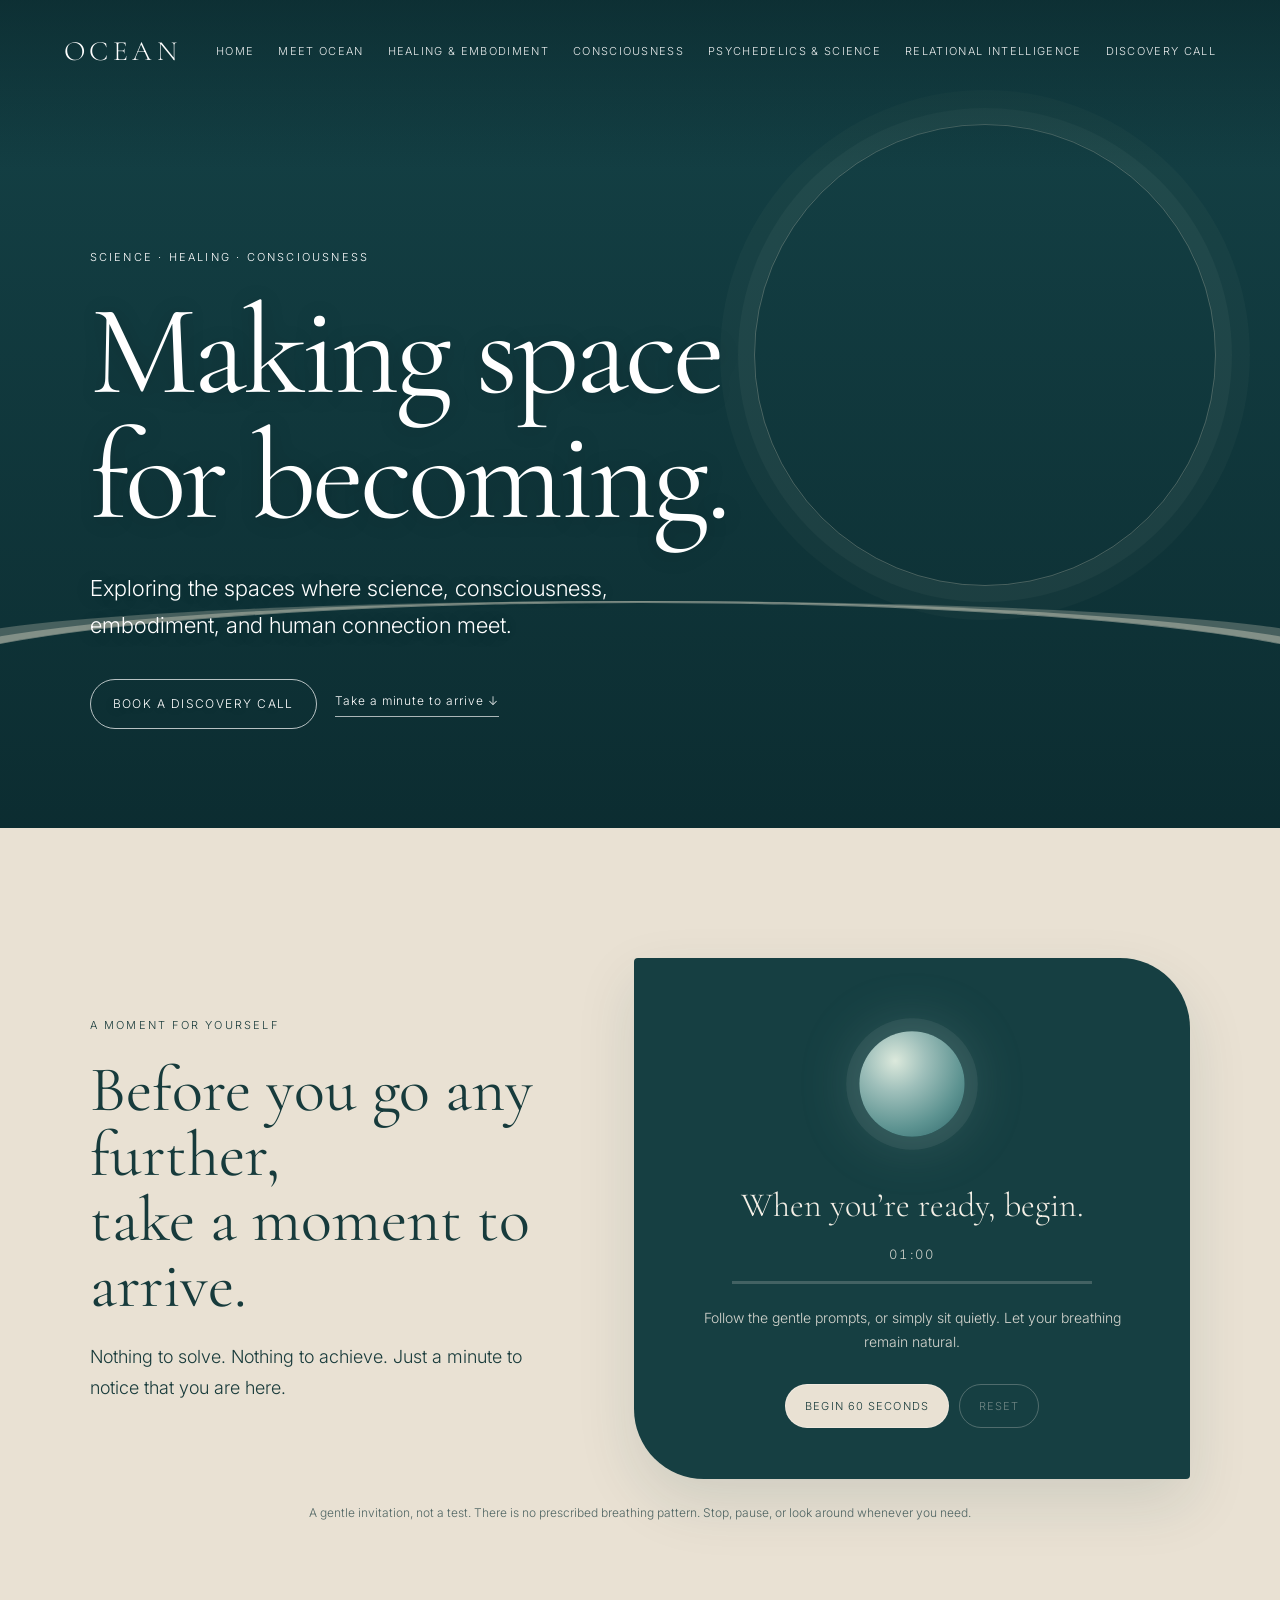
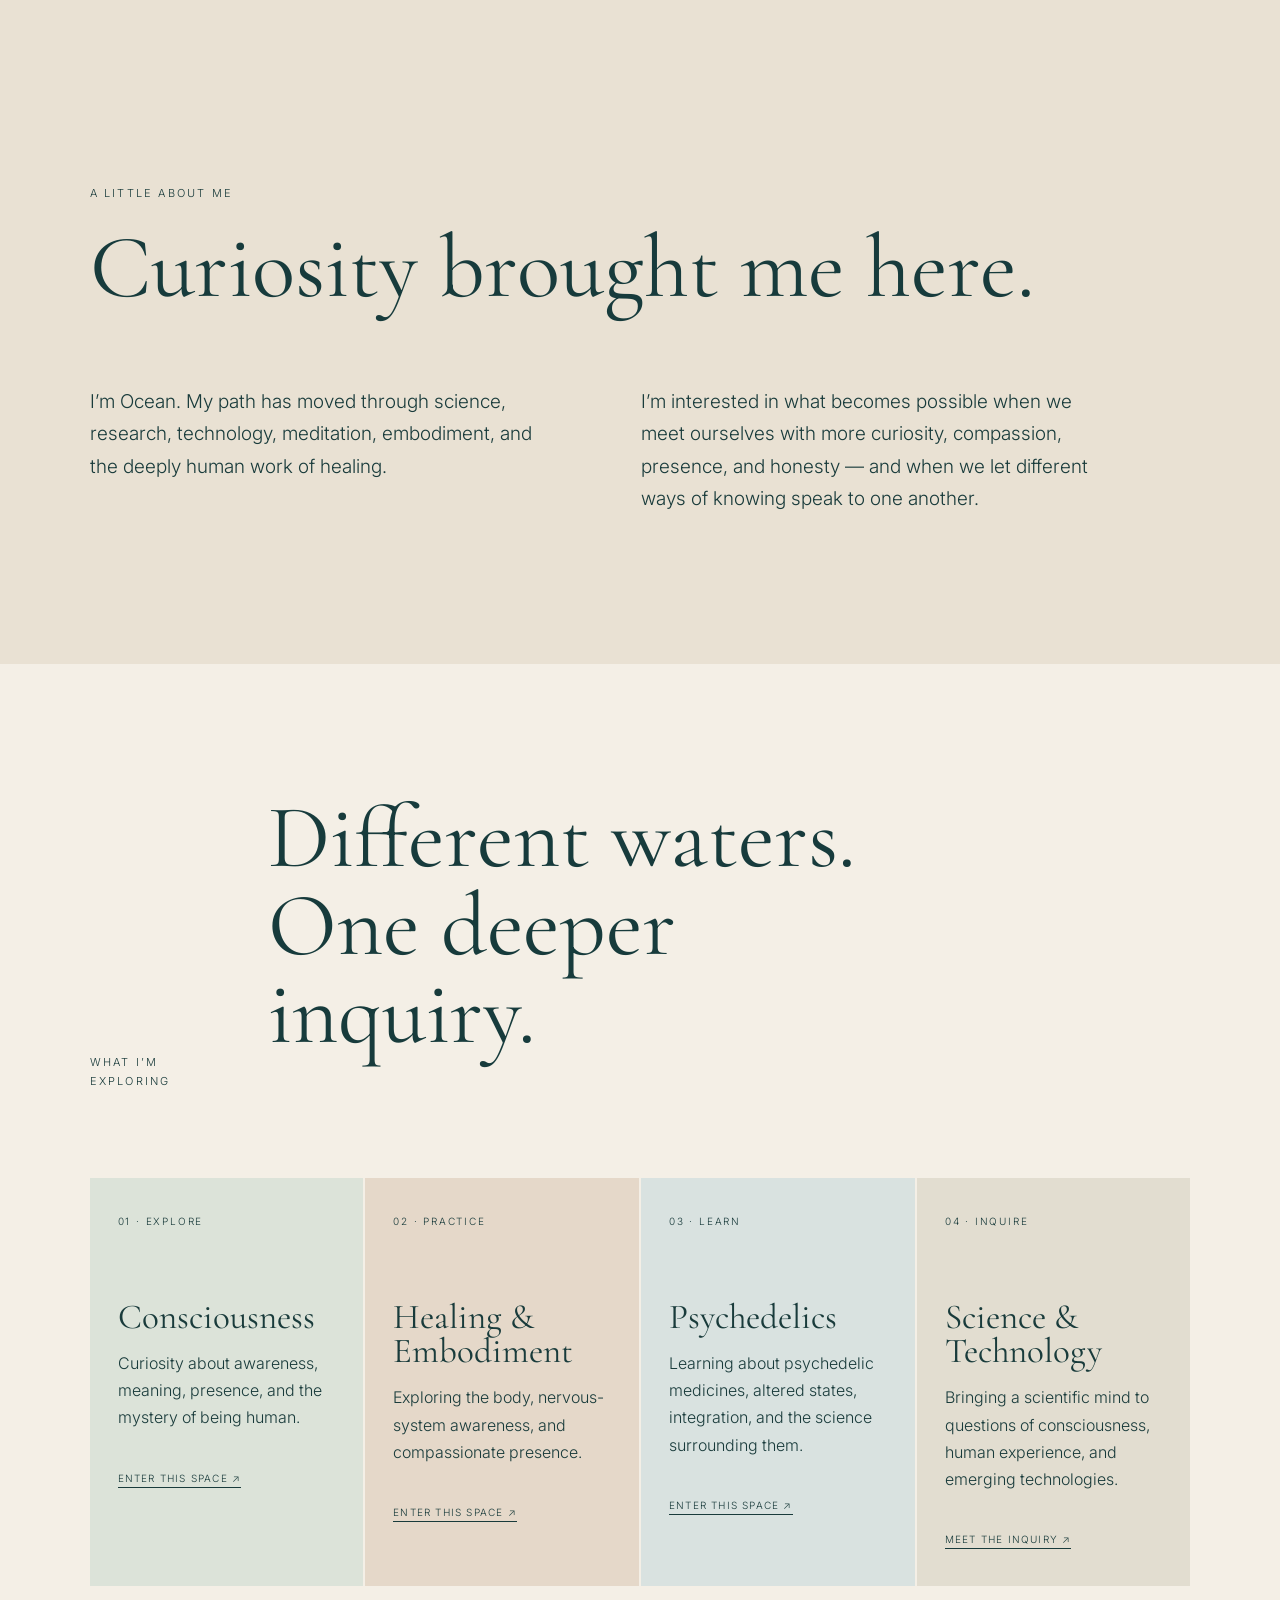
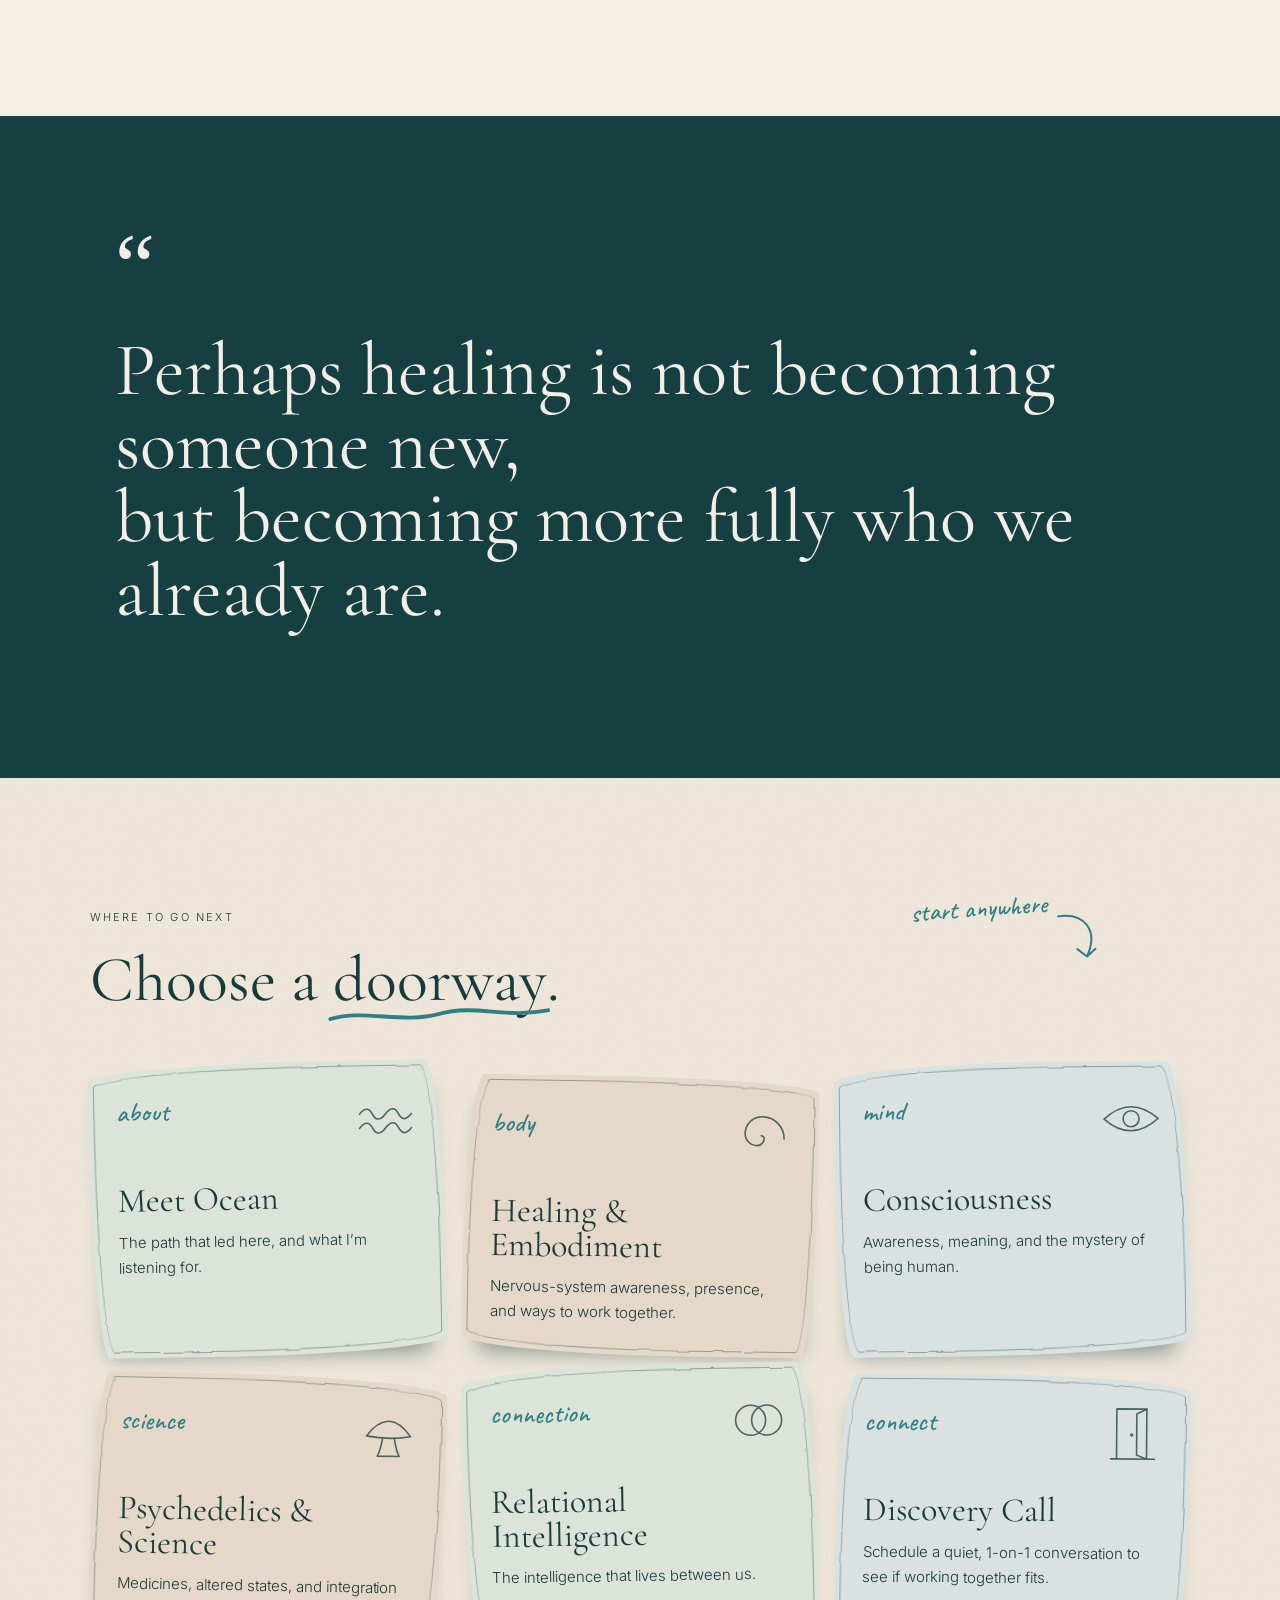
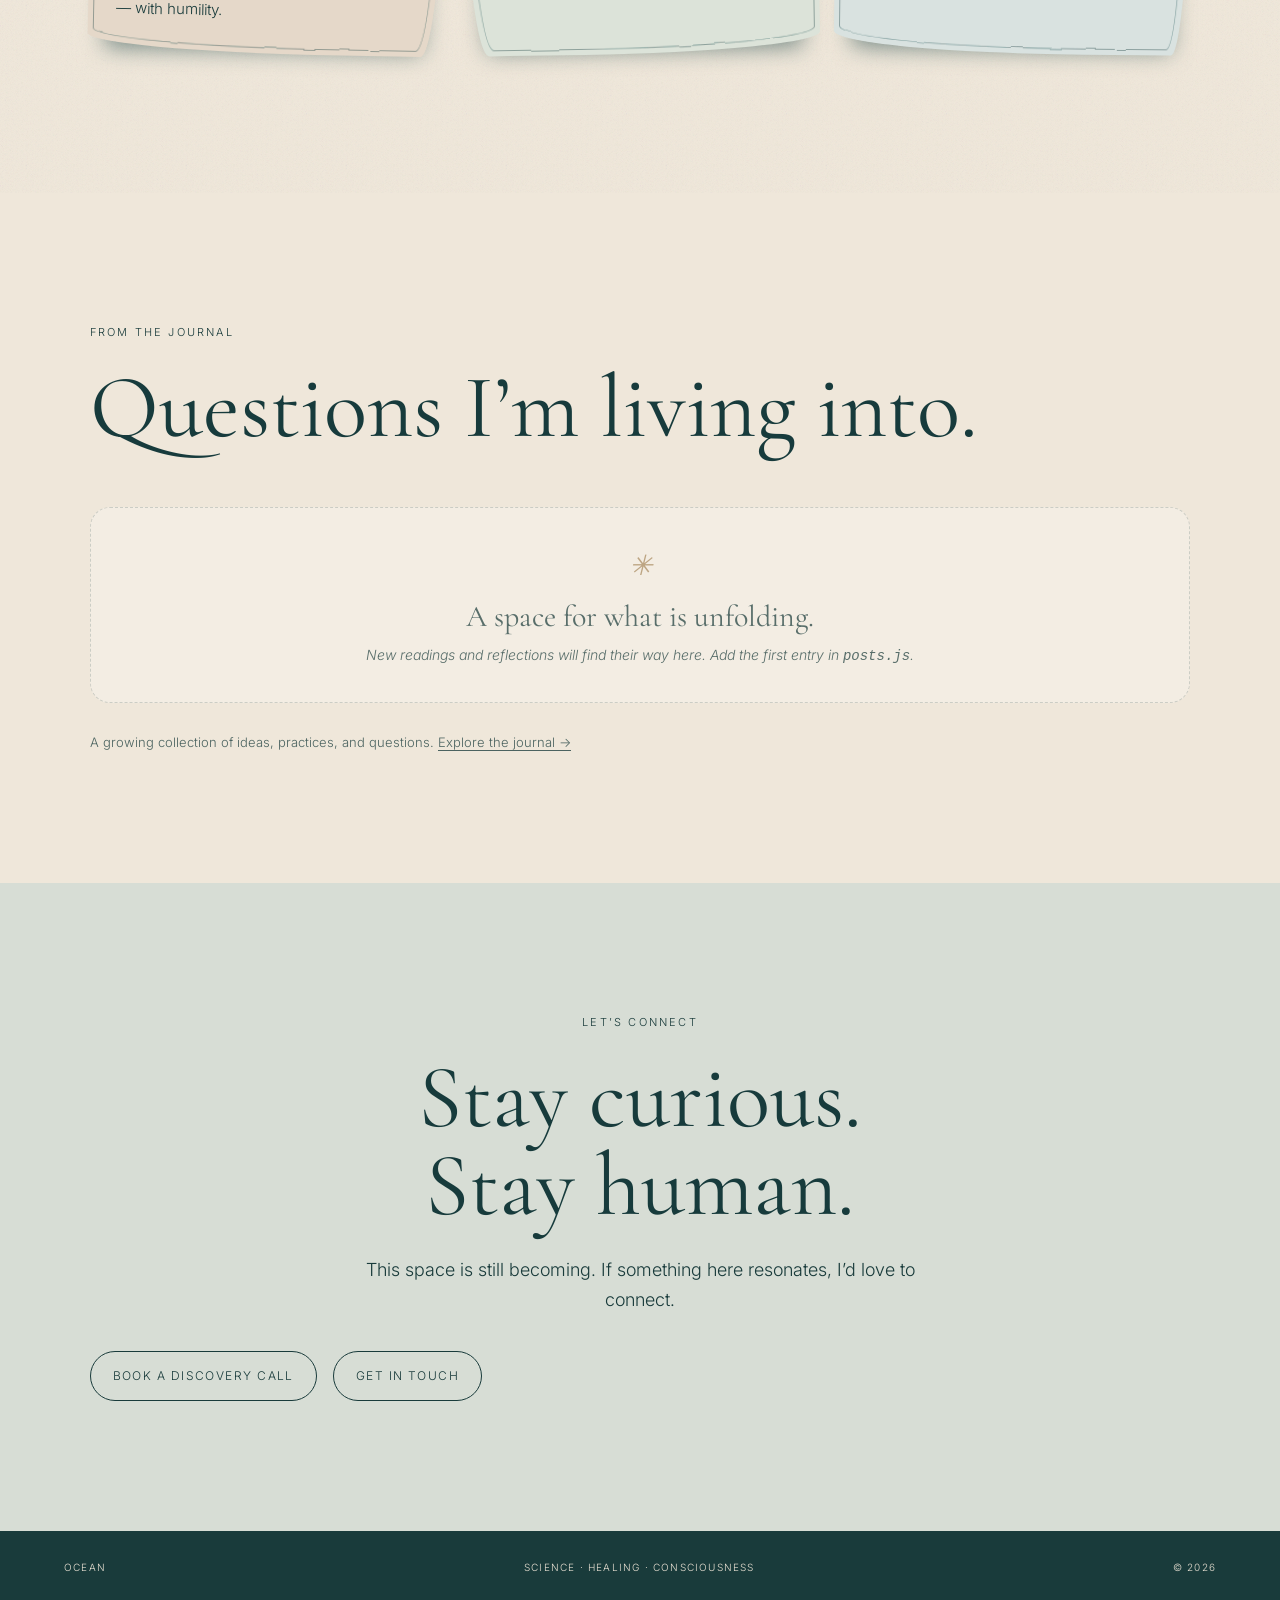
==== commit 01c5fe6f: "Update index.html" ====
--- a/index.html
+++ b/index.html
@@ -15,6 +15,7 @@
   <link rel="stylesheet" href="ocean.css?v=4" />
 <link rel="stylesheet" href="hand.css" />
 <link rel="stylesheet" href="blog.css?v=2" />
+  <script src="nav.js" defer></script>
 </head>
 <body>
   <a class="skip-link" href="#main-content">Skip to content</a>
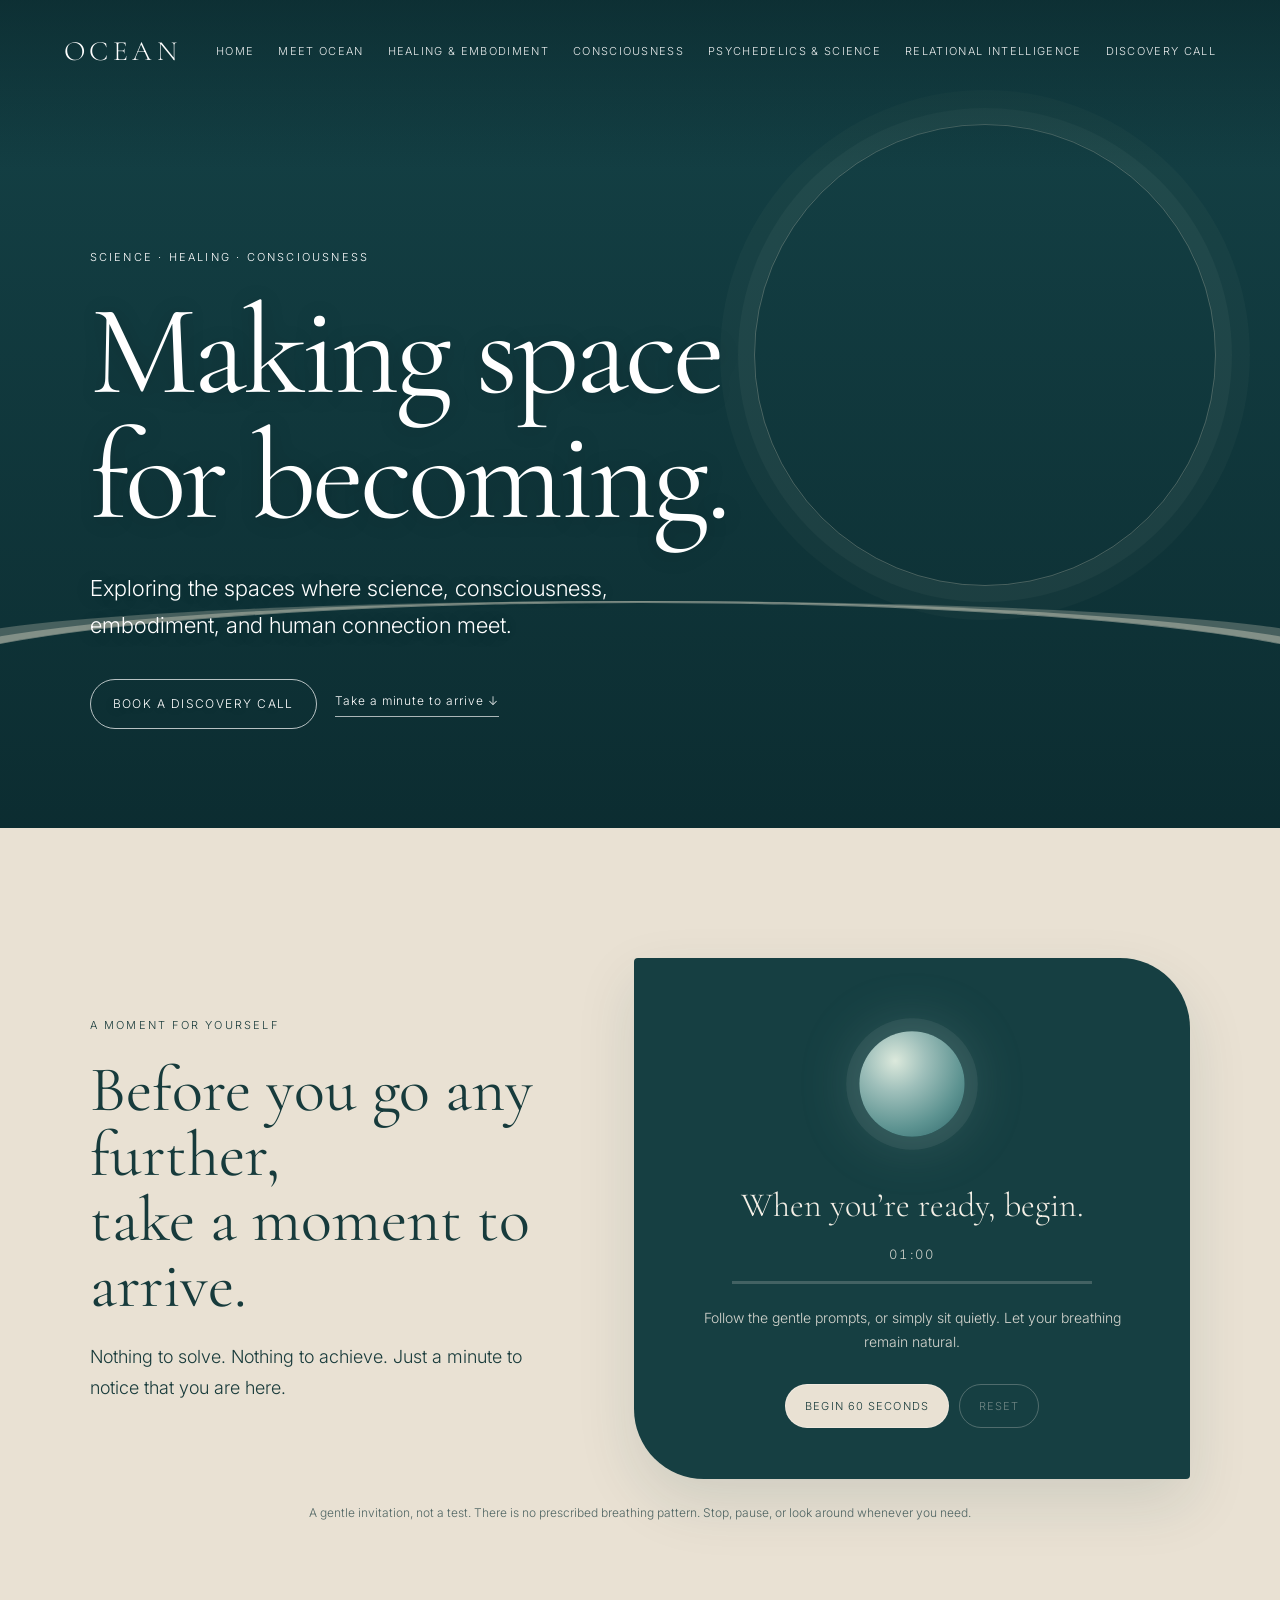
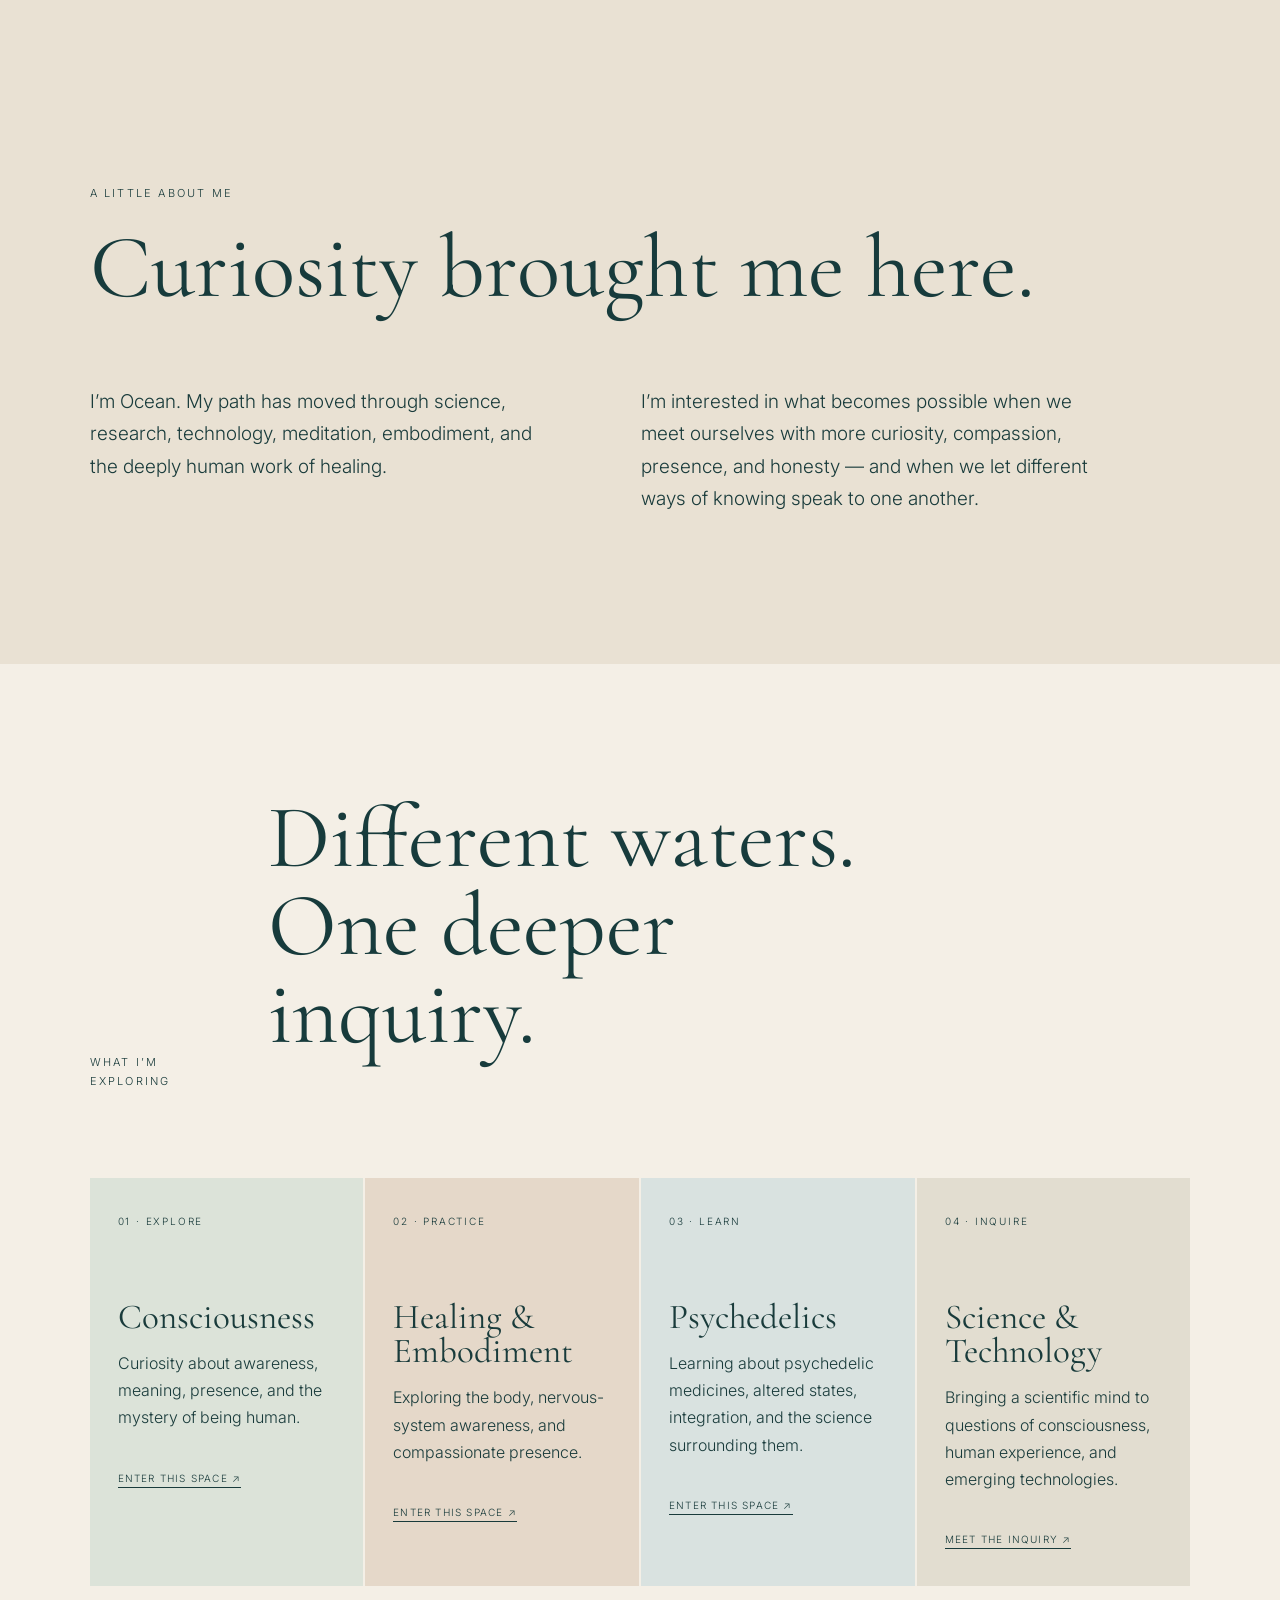
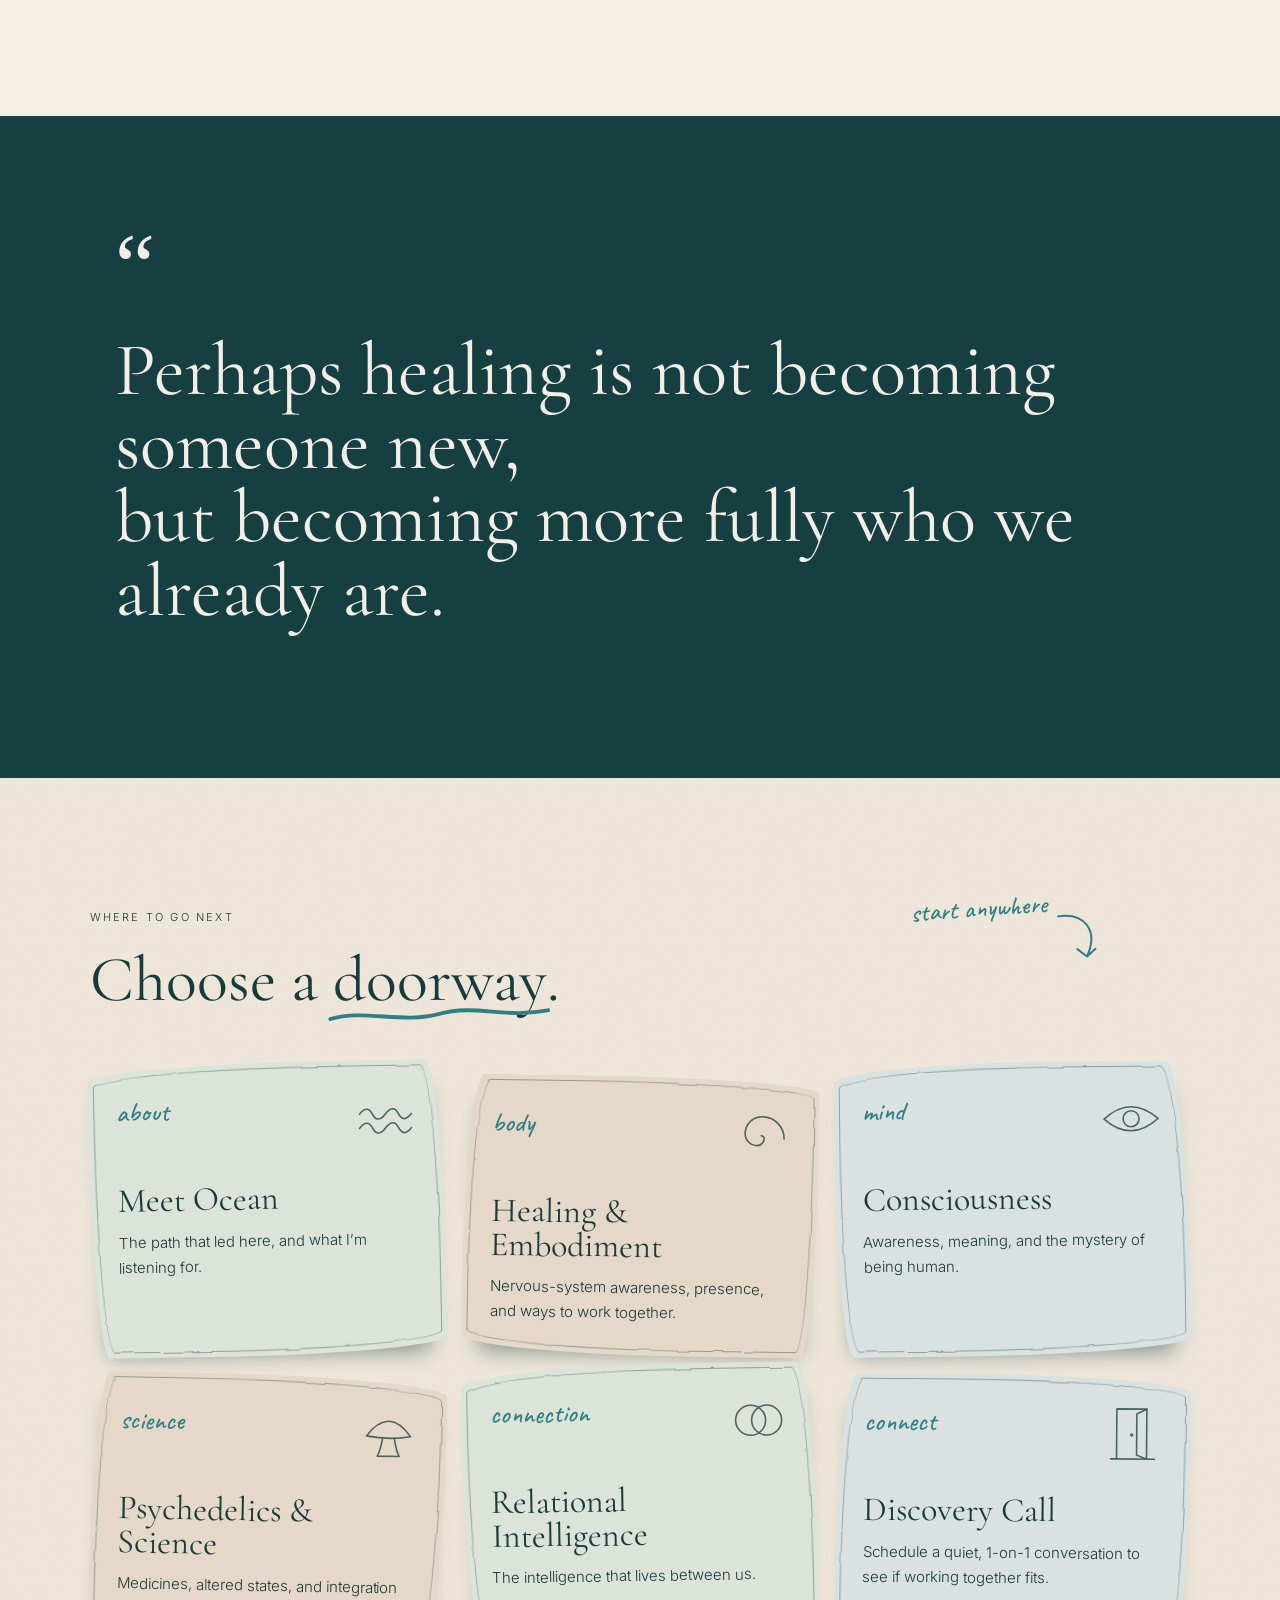
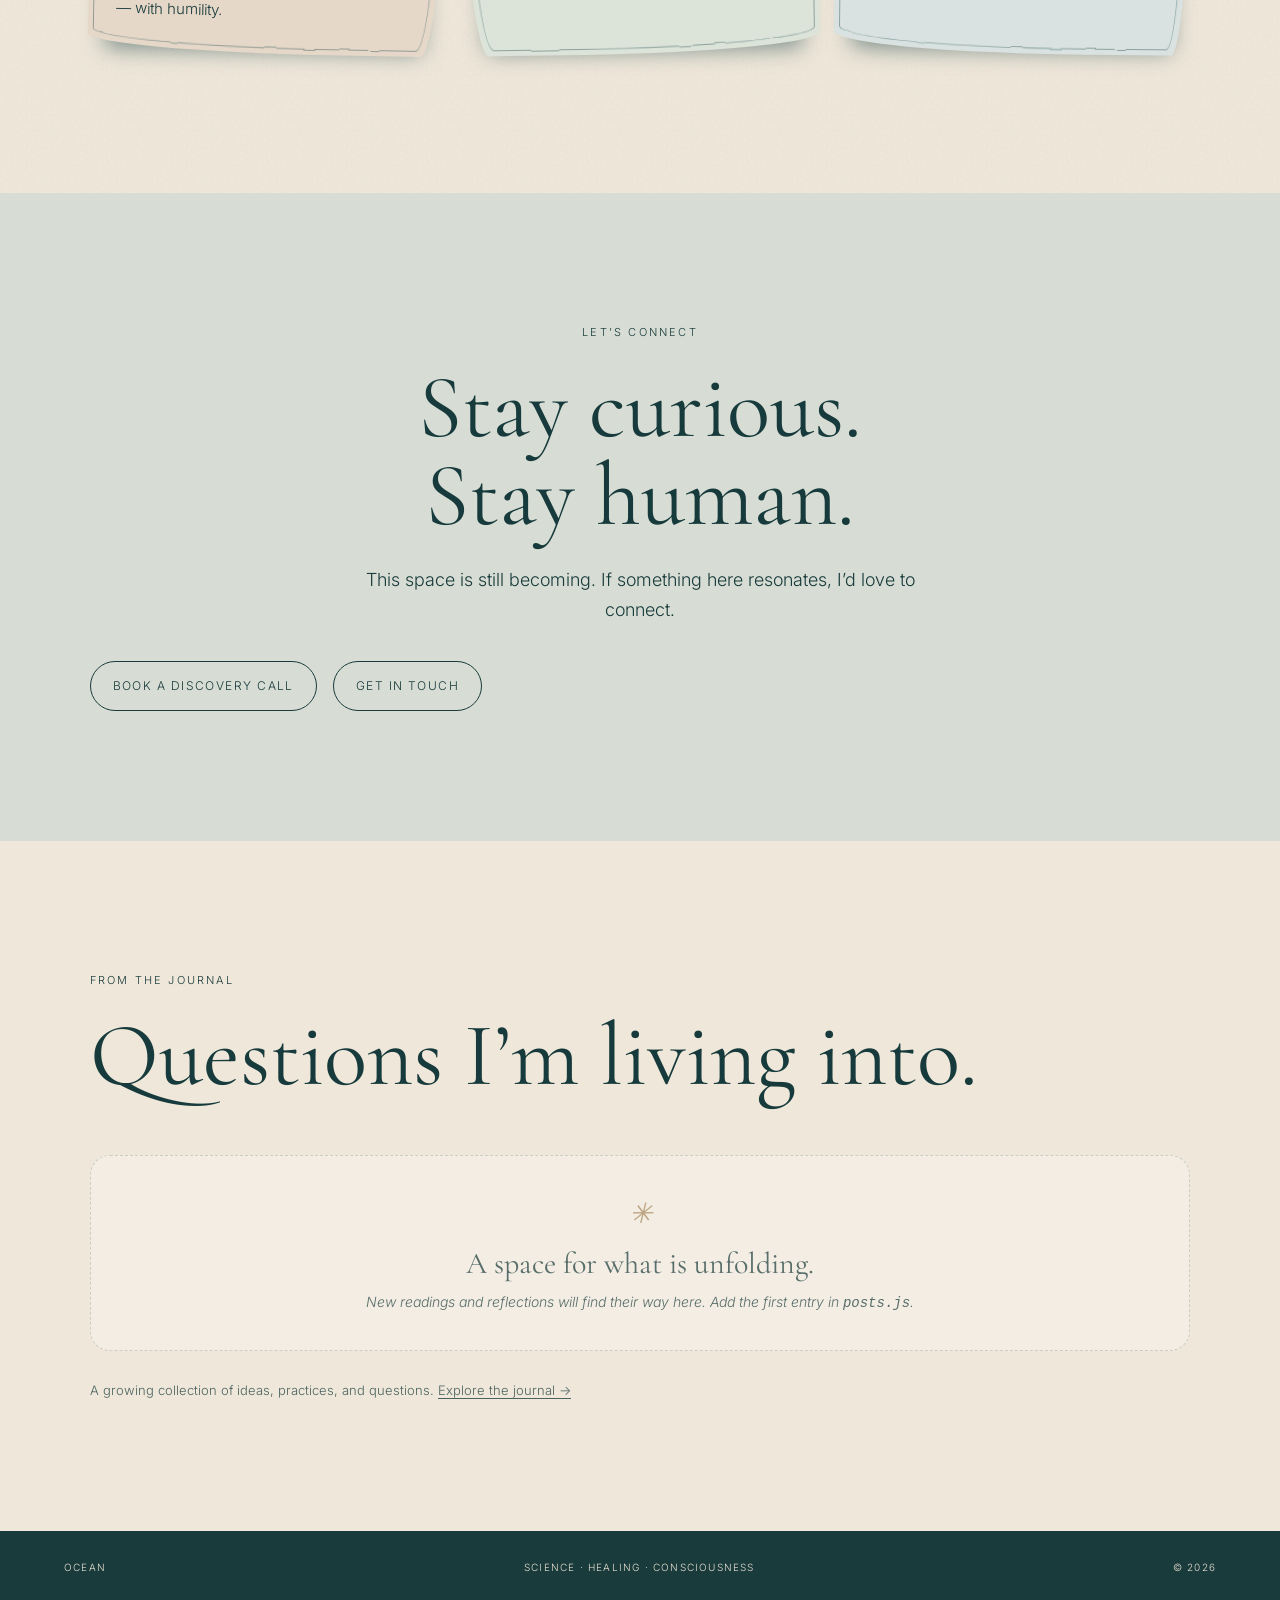
==== commit 24defe4d: "Add files via upload" ====
--- a/index.html
+++ b/index.html
@@ -132,13 +132,6 @@
       </div>
     </section>
 
-    <section id="writing" class="writing section">
-      <p class="eyebrow">FROM THE JOURNAL</p>
-      <h2>Questions I’m living into.</h2>
-      <div class="journal-grid" data-blog="all" data-limit="4"></div>
-      <p class="journal-note">A growing collection of ideas, practices, and questions. <a href="#writing">Explore the journal →</a></p>
-    </section>
-
     <section id="connect" class="connect section">
       <p class="eyebrow">LET’S CONNECT</p>
       <h2>Stay curious.<br>Stay human.</h2>
@@ -151,6 +144,14 @@
         <a class="button dark outline" href="discovery-call.html">Get in touch</a>
       </div>
     </section>
+
+  <section id="writing" class="writing section">
+      <p class="eyebrow">FROM THE JOURNAL</p>
+      <h2>Questions I’m living into.</h2>
+      <div class="journal-grid" data-blog="all" data-limit="4"></div>
+      <p class="journal-note">A growing collection of ideas, practices, and questions. <a href="#writing">Explore the journal →</a></p>
+    </section>
+
   </main>
   
   <footer>
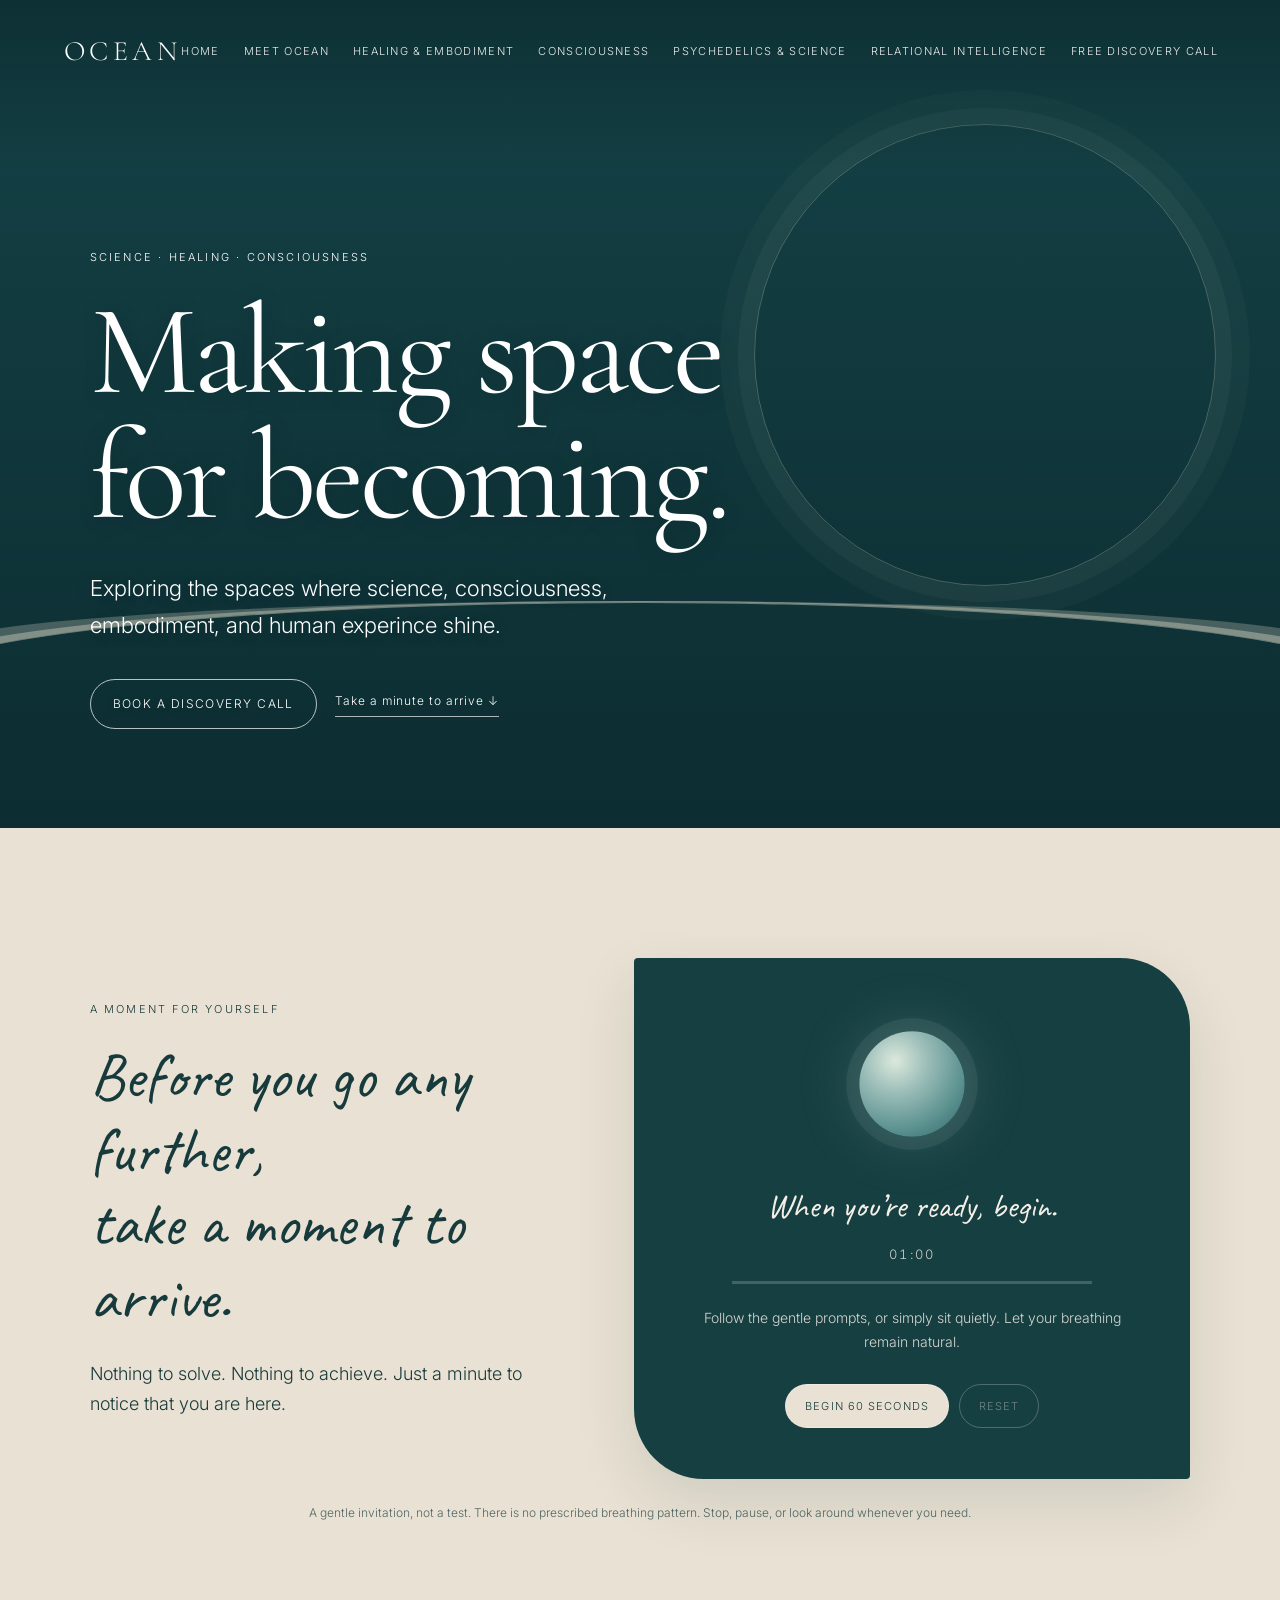
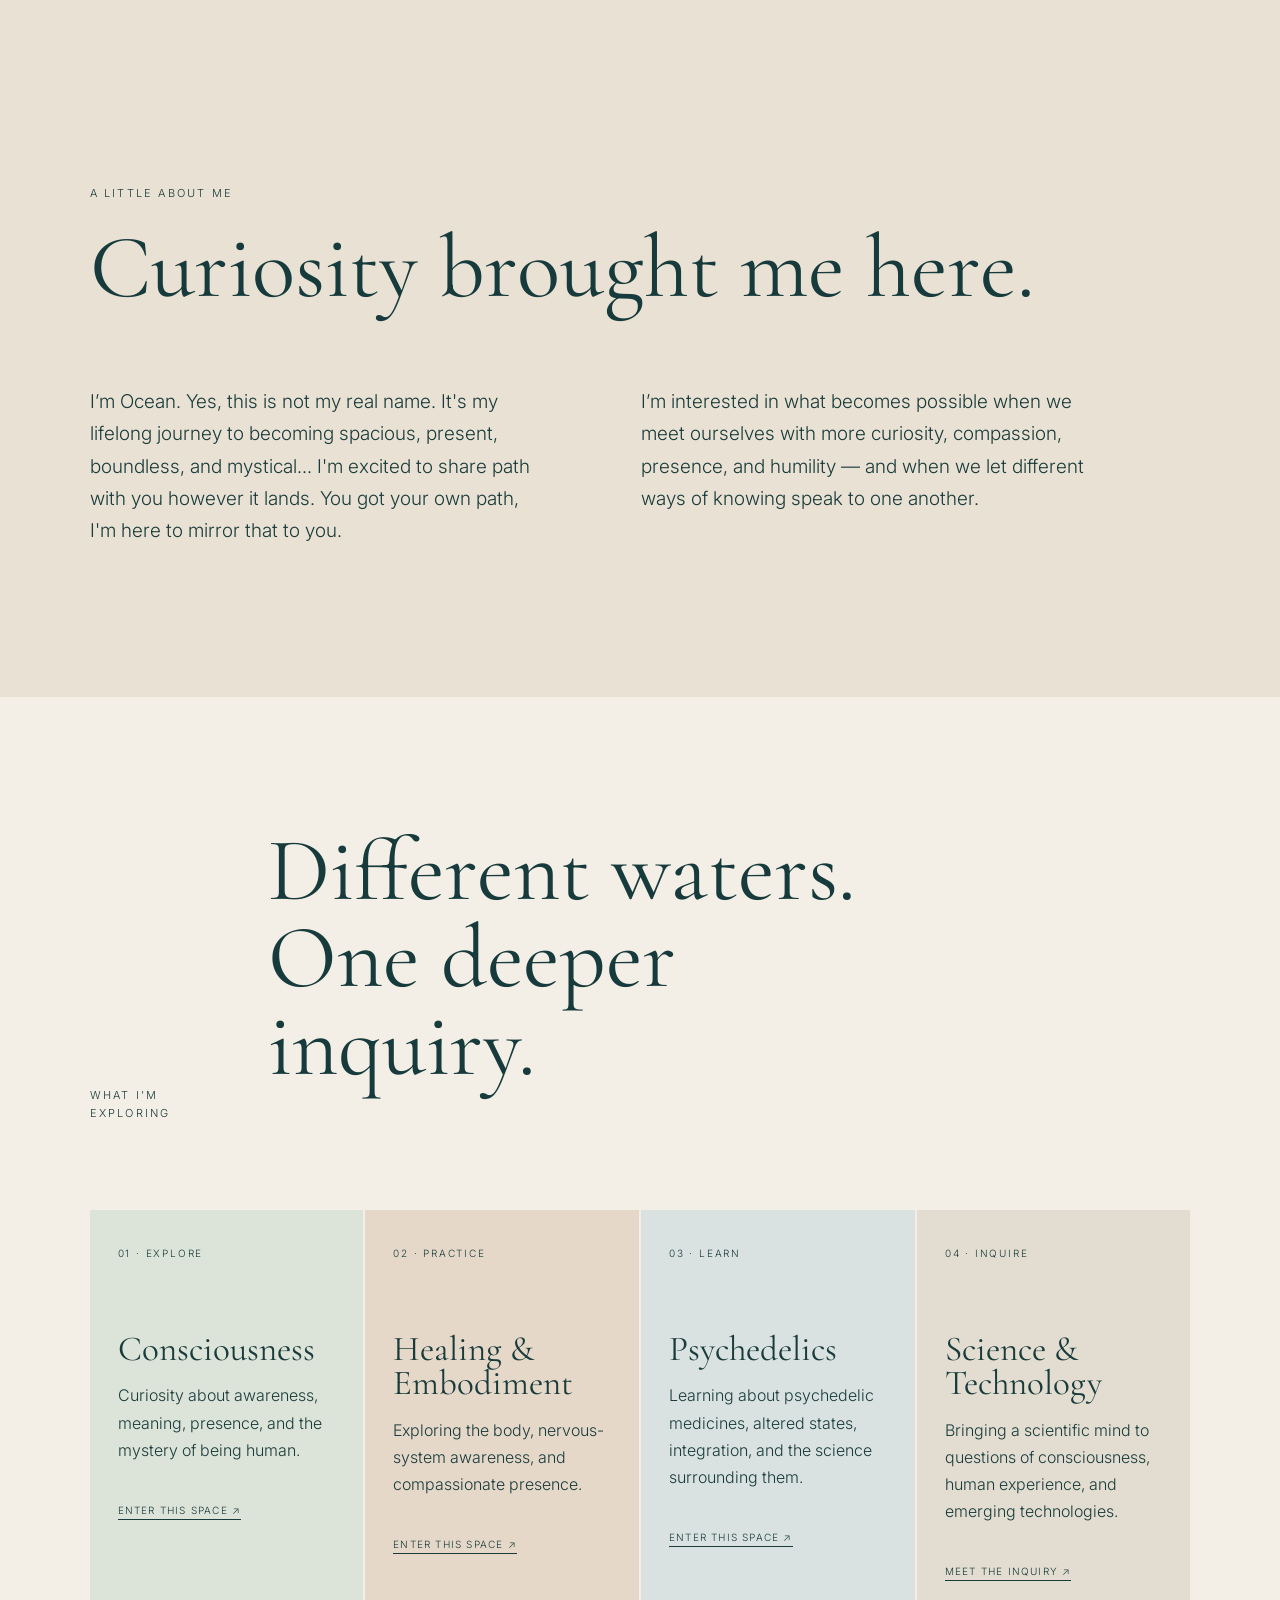
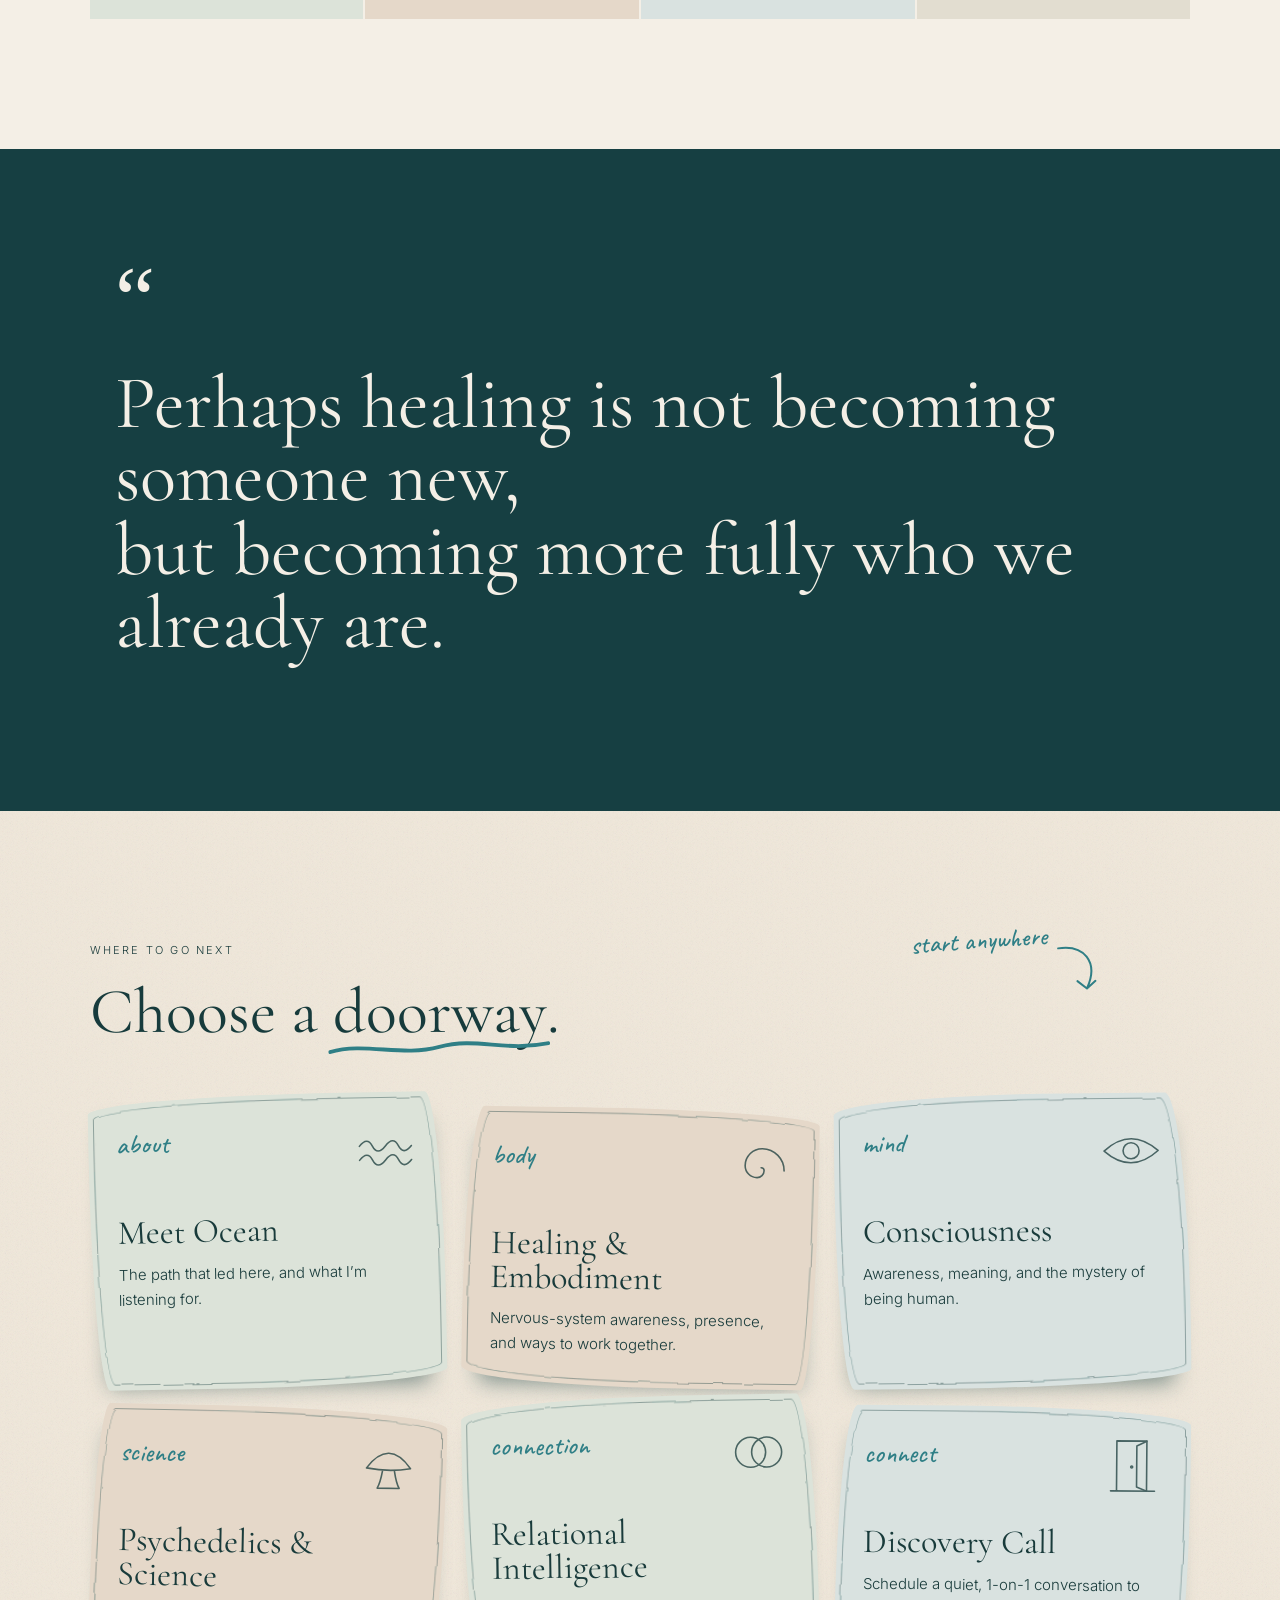
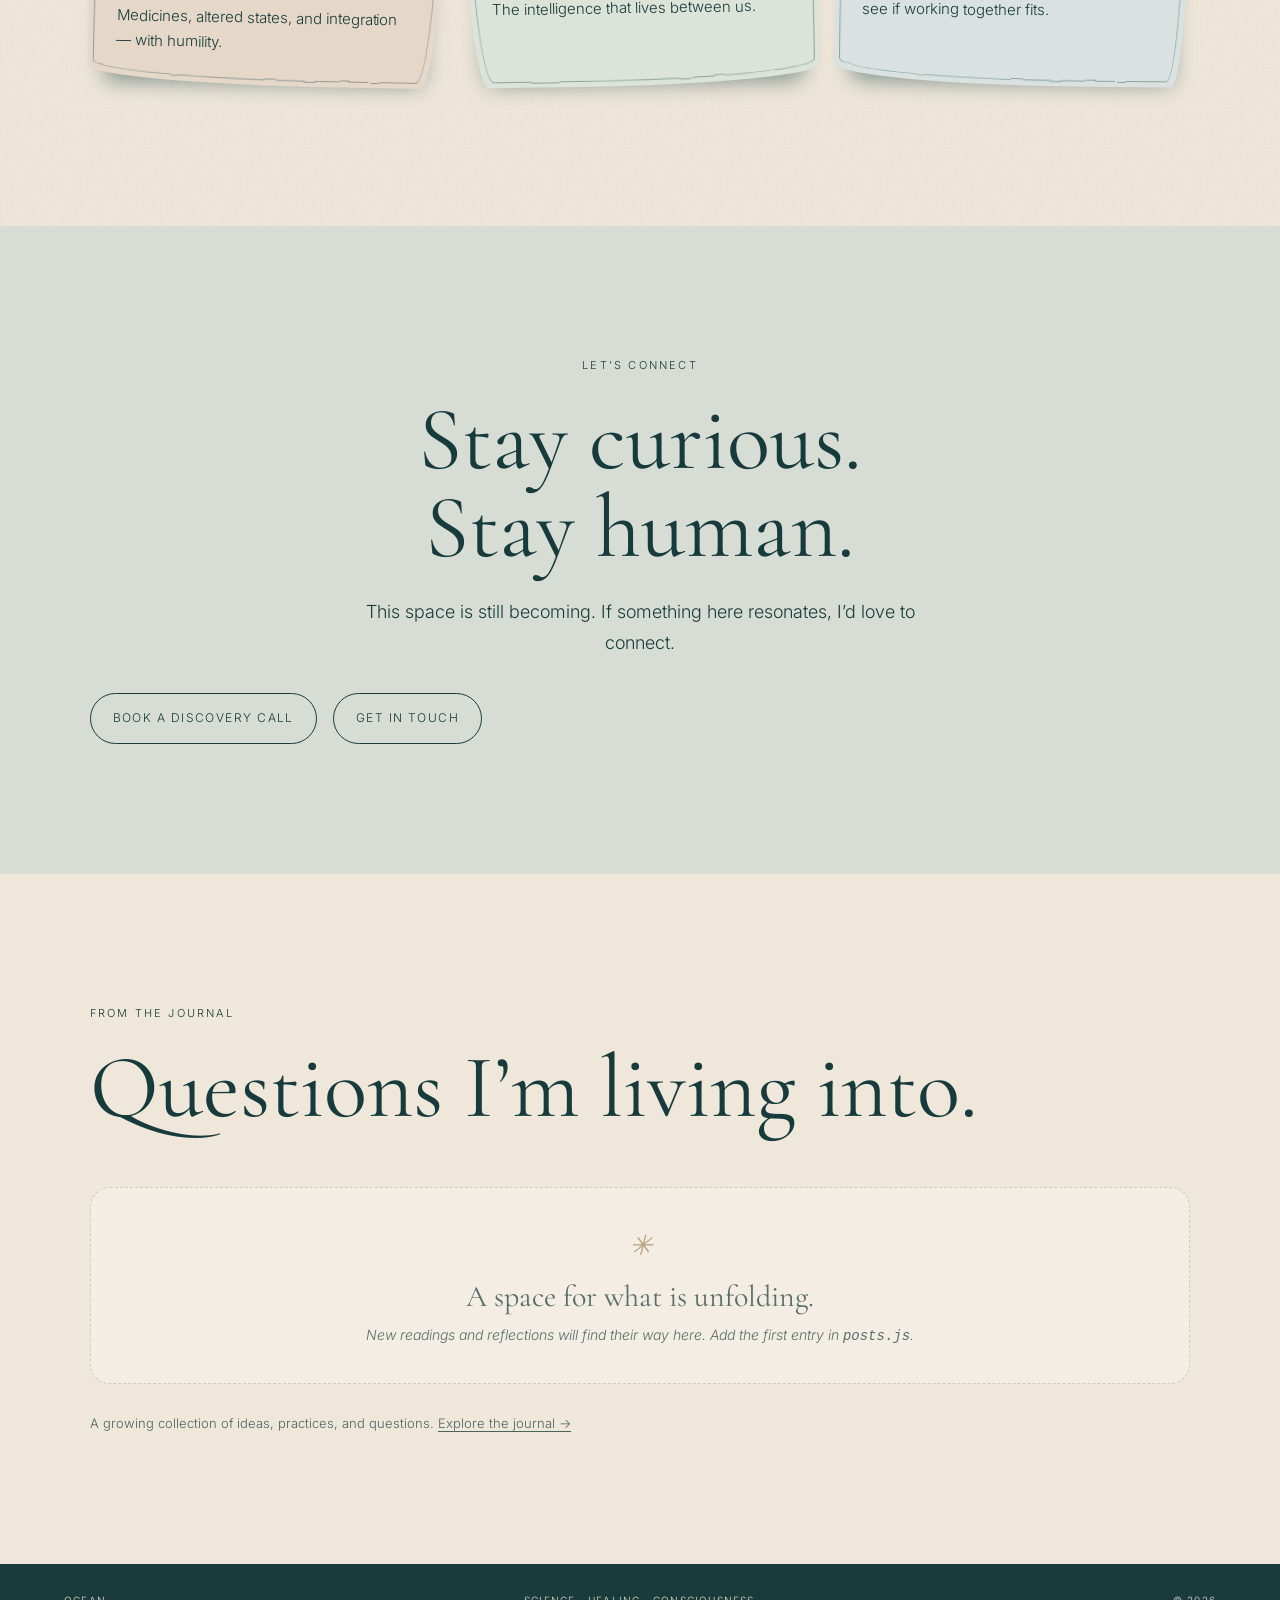
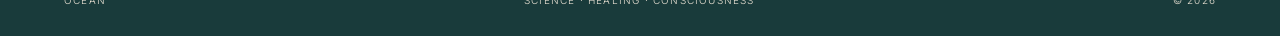
==== commit 443ad2b5: "Update index.html" ====
--- a/index.html
+++ b/index.html
@@ -34,7 +34,7 @@
         <h1>Making space<br>for becoming.</h1>
         <p class="hero-copy">
           Exploring the spaces where science, consciousness, embodiment,
-          and human connection meet.
+          and human experince shine.
         </p>
         <div class="hero-actions"><a class="button" href="discovery-call.html">Book a Discovery Call</a><a class="hero-text-link" href="#pause">Take a minute to arrive ↓</a></div>
       </div>
@@ -70,12 +70,13 @@
       <h2>Curiosity brought me here.</h2>
       <div class="two-col">
         <p>
-          I’m Ocean. My path has moved through science, research, technology,
-          meditation, embodiment, and the deeply human work of healing.
+          I’m Ocean. Yes, this is not my real name. It's my lifelong journey 
+          to becoming spacious, present, boundless, and mystical...
+          I'm excited to share path with you however it lands. You got your own path, I'm here to mirror that to you. 
         </p>
         <p>
           I’m interested in what becomes possible when we meet ourselves with
-          more curiosity, compassion, presence, and honesty — and when we let
+          more curiosity, compassion, presence, and humility — and when we let
           different ways of knowing speak to one another.
         </p>
       </div>
--- a/hand.css
+++ b/hand.css
@@ -49,3 +49,16 @@
   .pagelinks.hand a, .pagelinks.hand a:hover { transform: none; transition: none; }
   .armed .doodle path, .armed .doodle circle, .armed .scribbled path { stroke-dashoffset: 0 !important; animation: none !important; }
 }
+@import url('https://fonts.googleapis.com/css2?family=Caveat:wght@400;500;600&display=swap');
+
+#pause .pause-intro h2,
+#pause .pause-instruction,
+#pause .pause-complete {
+  font-family: 'Caveat', cursive;
+  font-weight: 400;
+}
+
+#pause .pause-intro h2 {
+  font-size: clamp(2.8rem, 5vw, 4rem);
+  line-height: 1.15;
+}
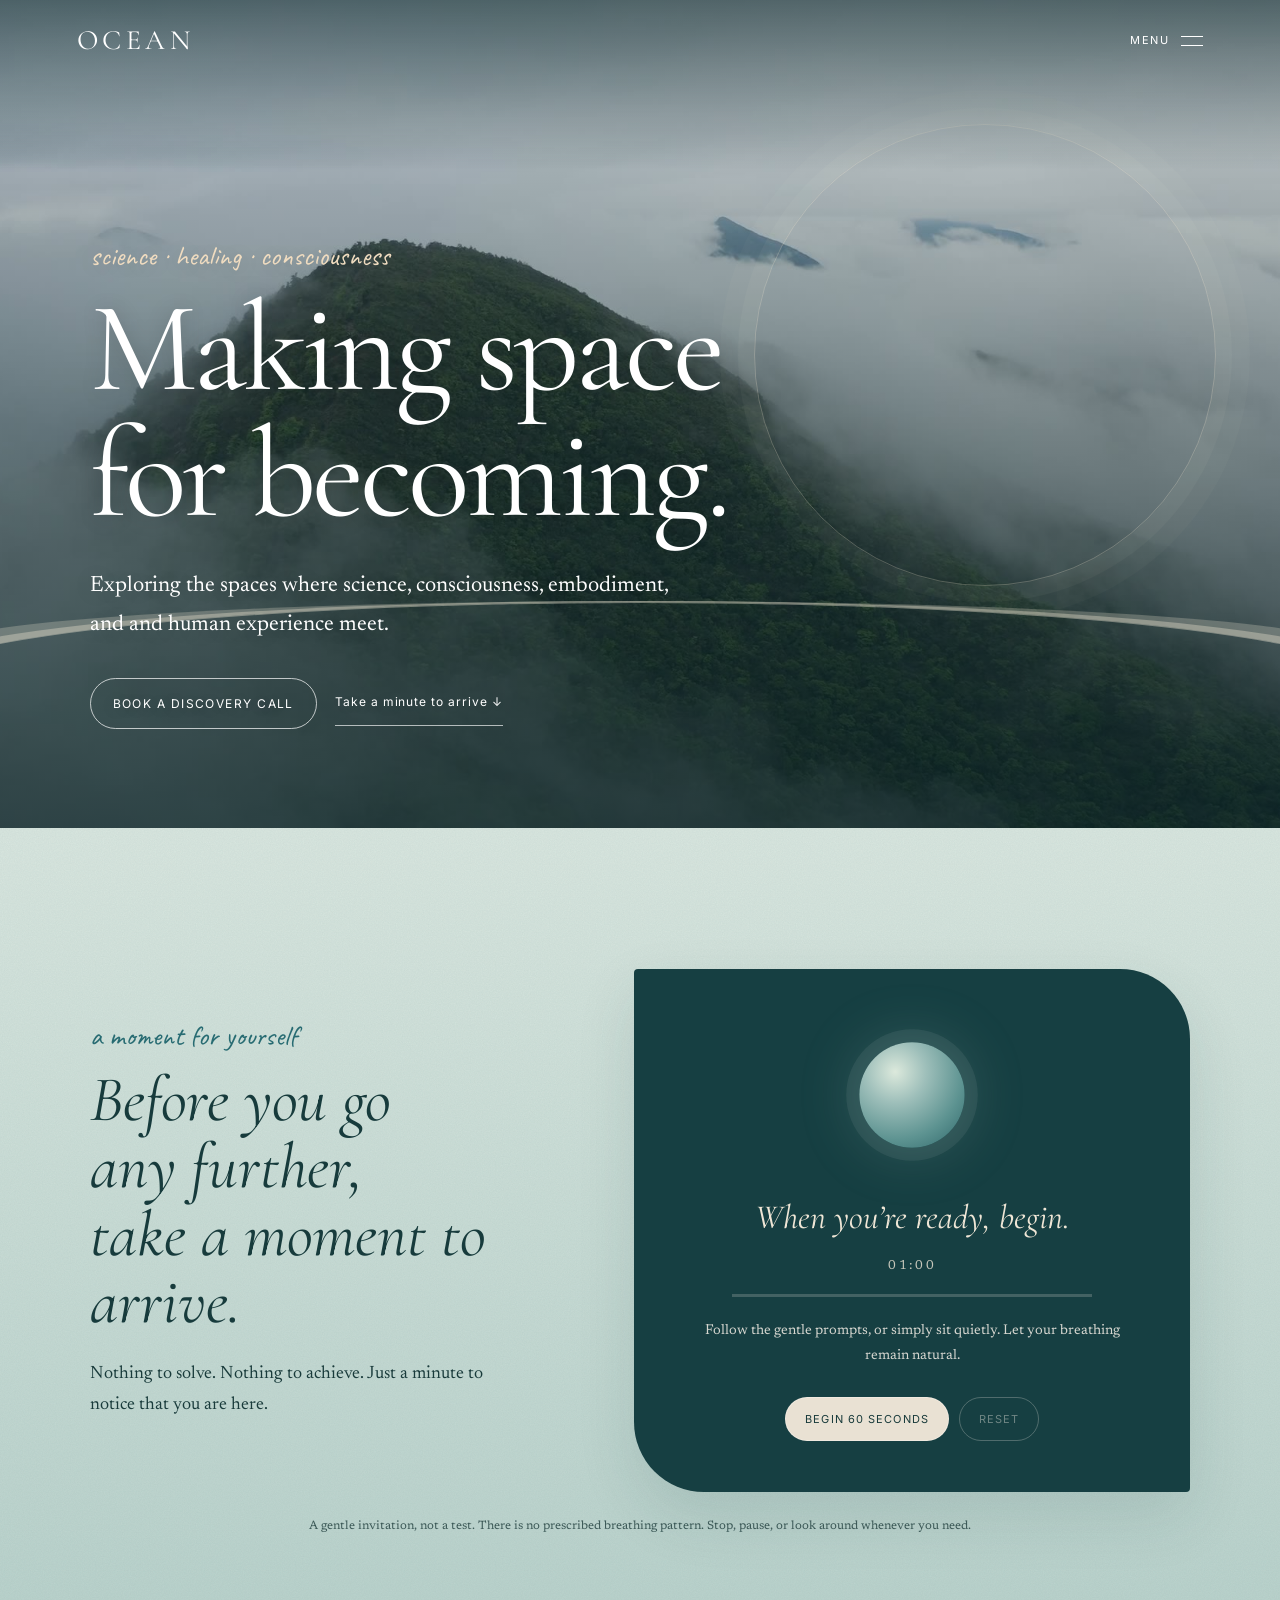
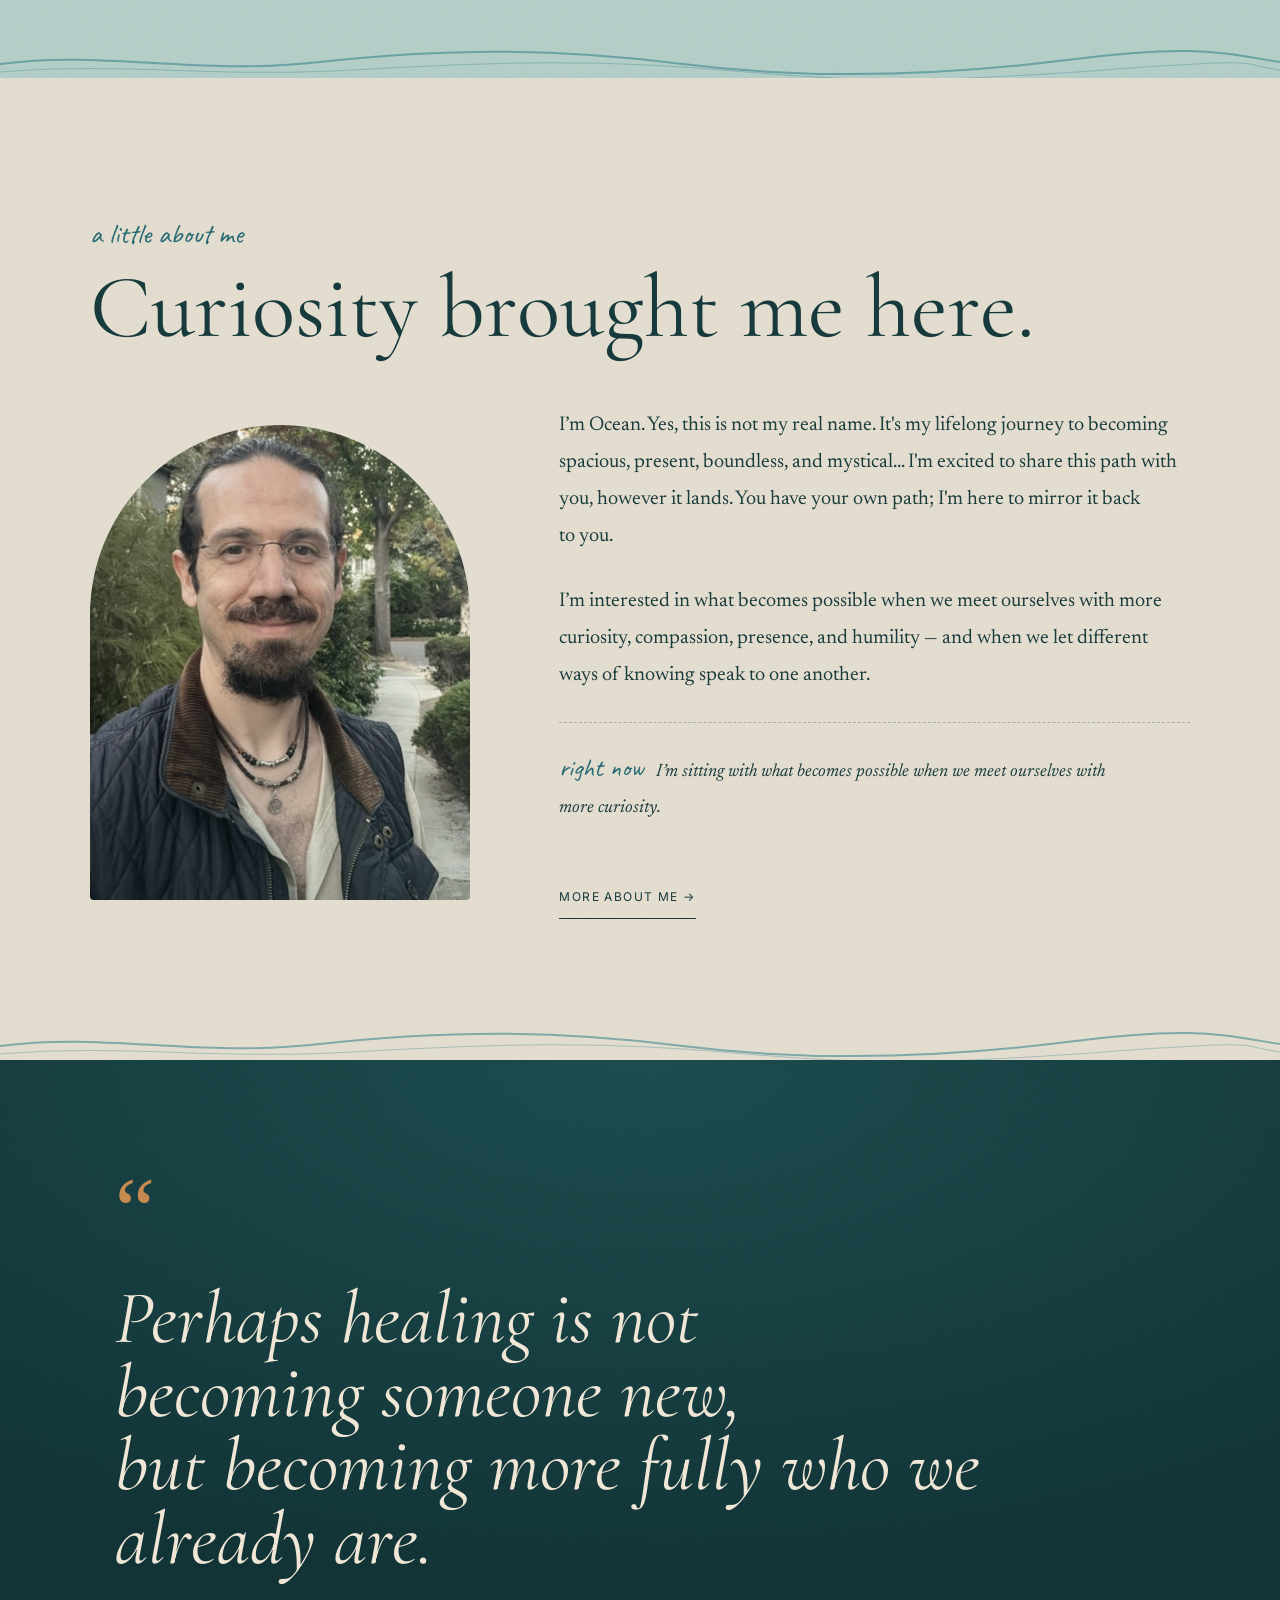
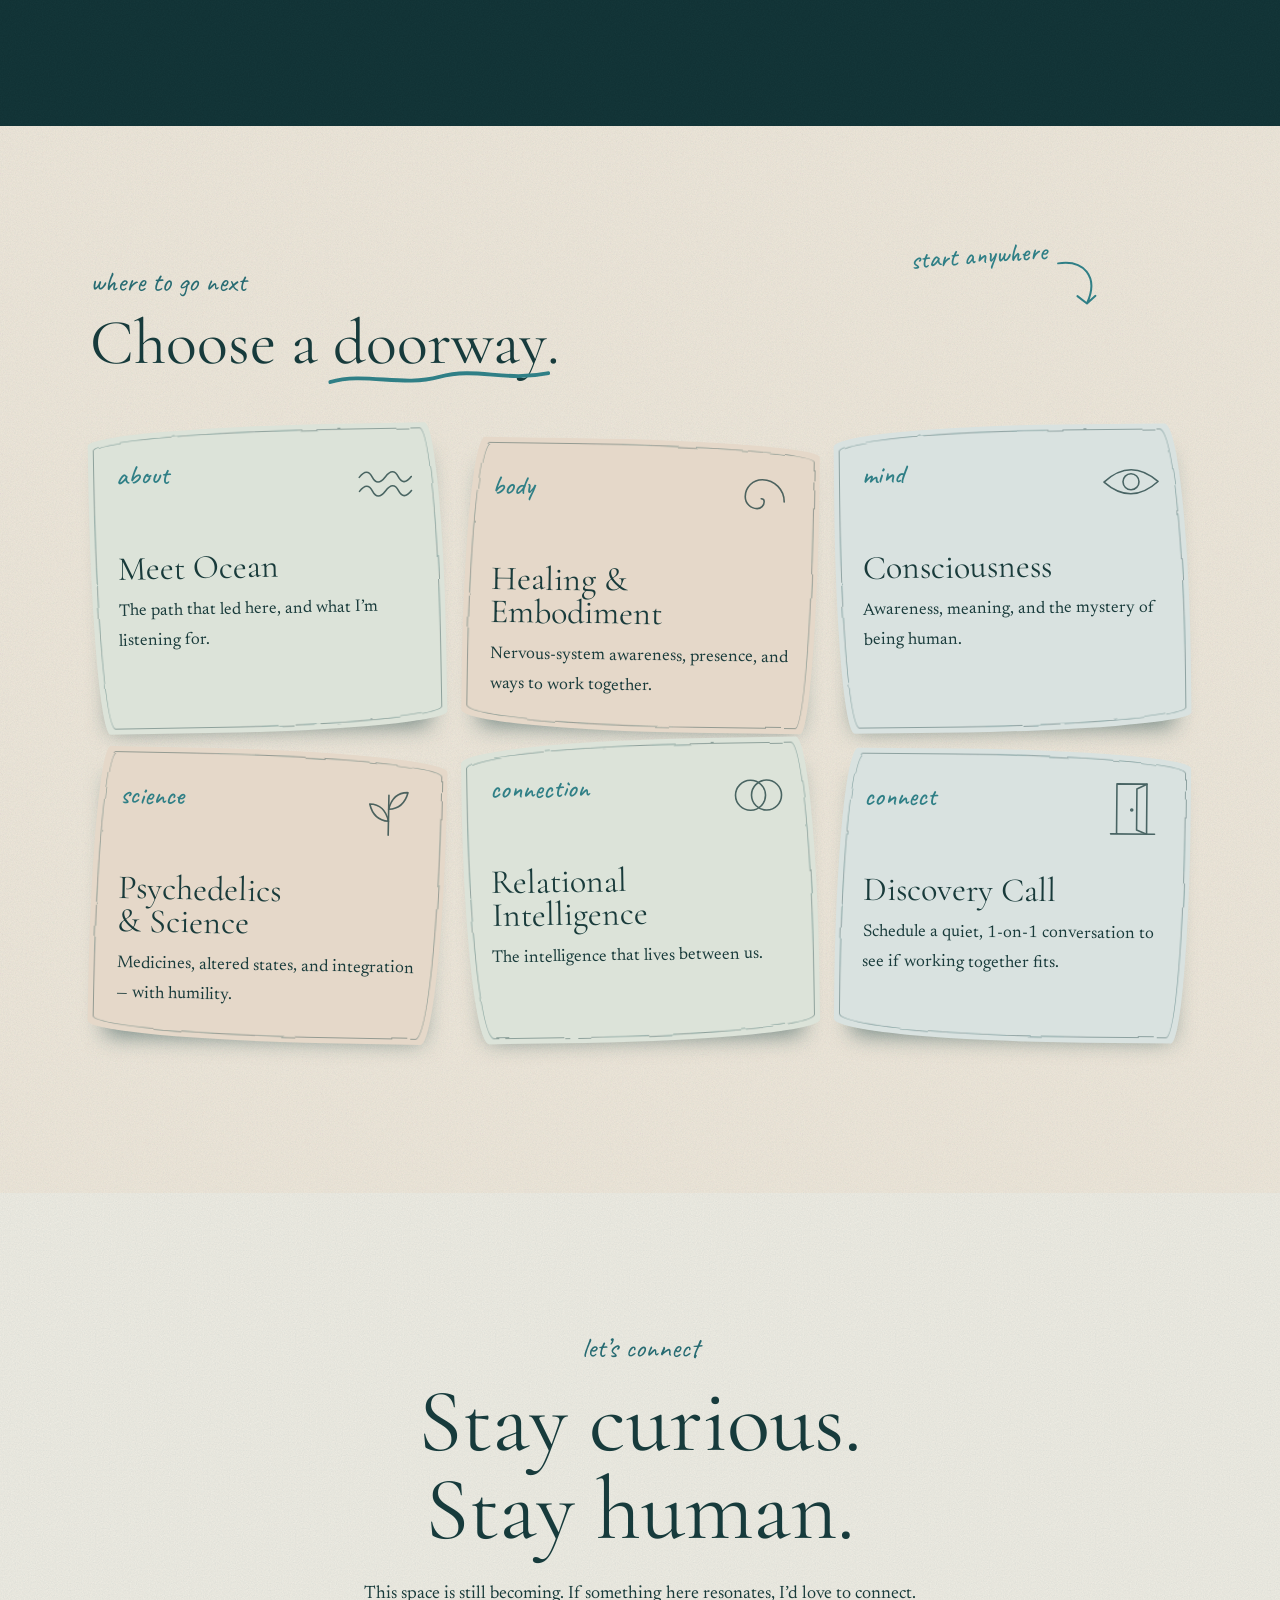
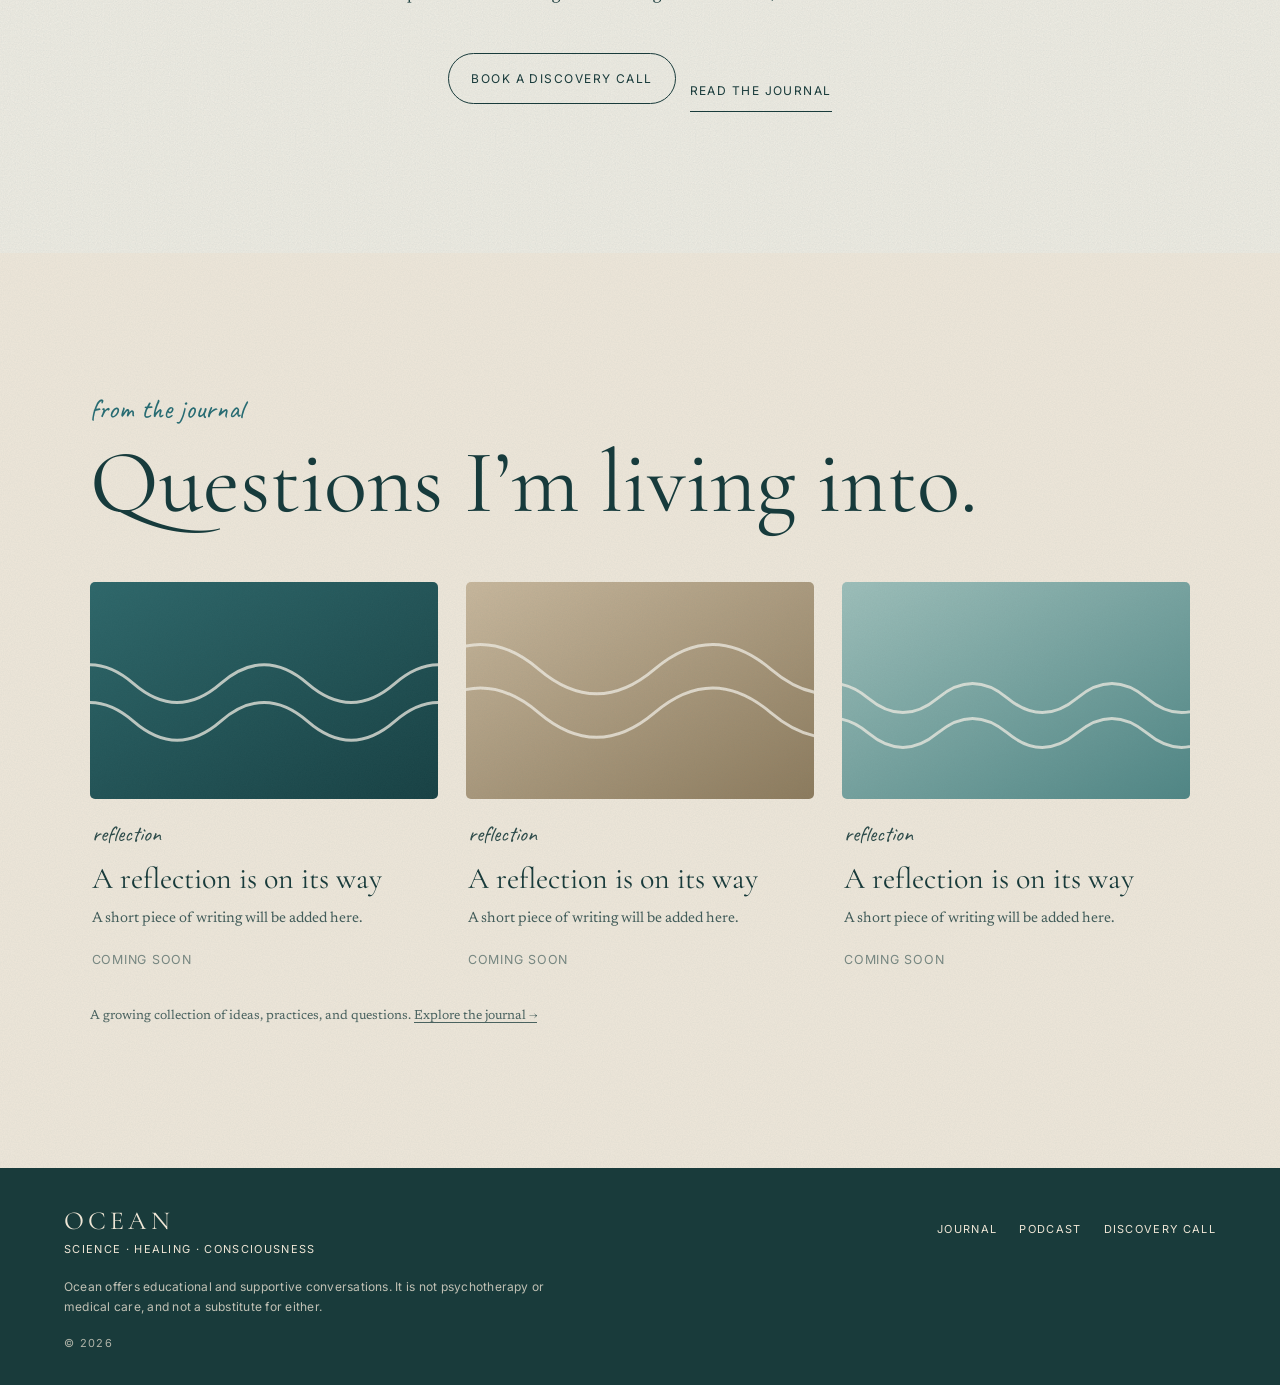
==== commit 7c8f8057: "Add files via upload" ====
--- a/index.html
+++ b/index.html
@@ -8,14 +8,21 @@
   <meta property="og:title" content="Ocean — Making space for becoming" />
   <meta property="og:description" content="A space to pause, reflect, and explore science, consciousness, embodiment, and human connection." />
   <meta property="og:type" content="website" />
+  <meta property="og:url" content="https://oceanhealing.github.io/" />
+  <meta property="og:image" content="https://oceanhealing.github.io/og-image.jpg" />
+  <meta name="twitter:card" content="summary_large_image" />
+  <link rel="canonical" href="https://oceanhealing.github.io/" />
+  <link rel="preload" as="image" href="media/hero-home.jpg" fetchpriority="high" />
   <title>Ocean — Science · Healing · Consciousness</title>
   <link rel="preconnect" href="https://fonts.googleapis.com">
   <link rel="preconnect" href="https://fonts.gstatic.com" crossorigin>
-  <link href="https://fonts.googleapis.com/css2?family=Cormorant+Garamond:ital,wght@0,300;0,400;0,500;0,600;1,400&family=Inter:wght@300;400;500;600&family=Caveat:wght@500&display=swap" rel="stylesheet">
+  <link href="https://fonts.googleapis.com/css2?family=Cormorant+Garamond:ital,wght@0,300;0,400;0,500;0,600;1,400&family=Inter:wght@300;400;500;600&family=Caveat:wght@500&family=Newsreader:ital,opsz,wght@0,6..72,400;0,6..72,500;1,6..72,400&display=swap" rel="stylesheet">
   <link rel="stylesheet" href="ocean.css?v=4" />
 <link rel="stylesheet" href="hand.css" />
 <link rel="stylesheet" href="blog.css?v=2" />
   <script src="nav.js" defer></script>
+  <link rel="icon" href="favicon.svg" type="image/svg+xml" />
+  <link rel="stylesheet" href="polish.css?v=1" />
 </head>
 <body>
   <a class="skip-link" href="#main-content">Skip to content</a>
@@ -24,9 +31,7 @@
   
   <main id="main-content">
     <section class="hero hero-home">
-      <video class="hero-video" autoplay muted loop playsinline preload="none" aria-hidden="true">
-        <source src="media/high_level_mountain.mp4" type="video/mp4">
-      </video>
+      <video class="hero-video" muted loop playsinline aria-hidden="true" preload="none" data-src="media/hero-home.mp4" data-src-sm="media/hero-home-sm.mp4"></video>
       <div class="hero-overlay"></div>
       <button class="video-toggle" type="button" aria-label="Pause background video">Pause</button>
       <div class="hero-content">
@@ -34,7 +39,7 @@
         <h1>Making space<br>for becoming.</h1>
         <p class="hero-copy">
           Exploring the spaces where science, consciousness, embodiment,
-          and human experince shine.
+          and and human experience meet.
         </p>
         <div class="hero-actions"><a class="button" href="discovery-call.html">Book a Discovery Call</a><a class="hero-text-link" href="#pause">Take a minute to arrive ↓</a></div>
       </div>
@@ -68,47 +73,24 @@
     <section id="about" class="intro section">
       <p class="eyebrow">A LITTLE ABOUT ME</p>
       <h2>Curiosity brought me here.</h2>
-      <div class="two-col">
-        <p>
+      <div class="about-grid">
+        <figure class="portrait">
+          <img src="media/ocean-portrait.jpg" alt="Portrait of Ocean" width="880" height="932" loading="lazy" onerror="var g=this.closest('.about-grid');g.classList.add('no-photo');this.closest('figure').remove();">
+        </figure>
+        <div class="prose">
+          <p>
           I’m Ocean. Yes, this is not my real name. It's my lifelong journey 
           to becoming spacious, present, boundless, and mystical...
-          I'm excited to share path with you however it lands. You got your own path, I'm here to mirror that to you. 
+          I'm excited to share this path with you, however it lands. You have your own path; I'm here to mirror it back to you. 
         </p>
-        <p>
+          <p>
           I’m interested in what becomes possible when we meet ourselves with
           more curiosity, compassion, presence, and humility — and when we let
           different ways of knowing speak to one another.
         </p>
-      </div>
-    </section>
-
-    <section id="explore" class="explore section">
-      <div class="section-heading">
-        <p class="eyebrow">WHAT I’M EXPLORING</p>
-        <h2>Different waters.<br>One deeper inquiry.</h2>
-      </div>
-
-      <div class="cards">
-        <a class="card" href="consciousness.html">
-          <div class="card-number">01 · EXPLORE</div>
-          <h3>Consciousness</h3>
-          <p>Curiosity about awareness, meaning, presence, and the mystery of being human.</p><span class="card-link">Enter this space ↗</span>
-        </a>
-        <a class="card" href="healing.html">
-          <div class="card-number">02 · PRACTICE</div>
-          <h3>Healing &amp; Embodiment</h3>
-          <p>Exploring the body, nervous-system awareness, and compassionate presence.</p><span class="card-link">Enter this space ↗</span>
-        </a>
-        <a class="card" href="psychedelics.html">
-          <div class="card-number">03 · LEARN</div>
-          <h3>Psychedelics</h3>
-          <p>Learning about psychedelic medicines, altered states, integration, and the science surrounding them.</p><span class="card-link">Enter this space ↗</span>
-        </a>
-        <a class="card" href="about.html#about">
-          <div class="card-number">04 · INQUIRE</div>
-          <h3>Science &amp; Technology</h3>
-          <p>Bringing a scientific mind to questions of consciousness, human experience, and emerging technologies.</p><span class="card-link">Meet the inquiry ↗</span>
-        </a>
+          <p class="currently"><span class="hand">right now</span> I’m sitting with what becomes possible when we meet ourselves with more curiosity.</p>
+          <a class="text-link" href="about.html">More about me →</a>
+        </div>
       </div>
     </section>
 
@@ -127,7 +109,7 @@
         <a href="about.html"><svg class="doodle" viewBox="0 0 64 64" aria-hidden="true" style="--i:0"><path pathLength="1" d="M6 28 q8 -10 13 0 t13 0 t13 0 t13 0"/><path pathLength="1" d="M6 42 q8 -10 13 0 t13 0 t13 0 t13 0"/></svg><span class="card-number">about</span><h3>Meet Ocean</h3><p>The path that led here, and what I’m listening for.</p></a>
         <a href="healing.html"><svg class="doodle" viewBox="0 0 64 64" aria-hidden="true" style="--i:1"><path pathLength="1" d="M32 32 a3 3 0 0 1 3 3 a7 7 0 0 1 -7 7 a12 12 0 0 1 -12 -12 a17 17 0 0 1 17 -17 a22 22 0 0 1 22 22"/></svg><span class="card-number">body</span><h3>Healing &amp; Embodiment</h3><p>Nervous-system awareness, presence, and ways to work together.</p></a>
         <a href="consciousness.html"><svg class="doodle" viewBox="0 0 64 64" aria-hidden="true" style="--i:2"><path pathLength="1" d="M5 32 Q32 8 59 32 Q32 56 5 32 Z"/><circle pathLength="1" cx="32" cy="32" r="8"/></svg><span class="card-number">mind</span><h3>Consciousness</h3><p>Awareness, meaning, and the mystery of being human.</p></a>
-        <a href="psychedelics.html"><svg class="doodle" viewBox="0 0 64 64" aria-hidden="true" style="--i:3"><path pathLength="1" d="M10 34 Q32 4 54 34 Q32 38 10 34 Z"/><path pathLength="1" d="M26 37 q-2 12 -5 17 h22 q-3 -5 -5 -17"/></svg><span class="card-number">science</span><h3>Psychedelics &amp; Science</h3><p>Medicines, altered states, and integration — with humility.</p></a>
+        <a href="psychedelics.html"><svg class="doodle" viewBox="0 0 64 64" aria-hidden="true" style="--i:3"><path pathLength="1" d="M32 58 V18"/><path pathLength="1" d="M32 44 q-15 -1 -19 -17 q15 0 19 17"/><path pathLength="1" d="M32 32 q15 -1 19 -17 q-15 0 -19 17"/></svg><span class="card-number">science</span><h3>Psychedelics &amp; Science</h3><p>Medicines, altered states, and integration — with humility.</p></a>
         <a href="relationship.html"><svg class="doodle" viewBox="0 0 64 64" aria-hidden="true" style="--i:4"><circle pathLength="1" cx="24" cy="32" r="15"/><circle pathLength="1" cx="40" cy="32" r="15"/></svg><span class="card-number">connection</span><h3>Relational Intelligence</h3><p>The intelligence that lives between us.</p></a>
         <a href="discovery-call.html"><svg class="doodle" viewBox="0 0 64 64" aria-hidden="true" style="--i:5"><path pathLength="1" d="M16 58 V8 H46 V58 M10 58 H54"/><path pathLength="1" d="M46 8 L36 13 V54 L46 58"/><circle pathLength="1" cx="31" cy="34" r="1"/></svg><span class="card-number">connect</span><h3>Discovery Call</h3><p>Schedule a quiet, 1-on-1 conversation to see if working together fits.</p></a>
       </div>
@@ -140,25 +122,28 @@
         This space is still becoming. If something here resonates,
         I’d love to connect.
       </p>
-      <div class="cta-actions" style="display: flex; gap: 1rem; align-items: center;">
+      <div class="cta-actions">
         <a class="button dark" href="discovery-call.html">Book a Discovery Call</a>
-        <a class="button dark outline" href="discovery-call.html">Get in touch</a>
+        <a class="text-link" href="journal.html">Read the journal</a>
       </div>
     </section>
 
   <section id="writing" class="writing section">
       <p class="eyebrow">FROM THE JOURNAL</p>
       <h2>Questions I’m living into.</h2>
-      <div class="journal-grid" data-blog="all" data-limit="4"></div>
-      <p class="journal-note">A growing collection of ideas, practices, and questions. <a href="#writing">Explore the journal →</a></p>
+      <div class="journal-grid" data-journal="all" data-keep-empty data-limit="3"></div>
+      <p class="journal-note">A growing collection of ideas, practices, and questions. <a href="journal.html">Explore the journal →</a></p>
     </section>
 
   </main>
   
-  <footer>
-    <div>OCEAN</div>
-    <div>Science · Healing · Consciousness</div>
-    <div>© 2026</div>
+  <footer class="site-footer">
+    <div class="foot-brand"><strong>OCEAN</strong><span>Science · Healing · Consciousness</span></div>
+    <nav class="foot-links" aria-label="Footer">
+      <a href="journal.html">Journal</a><a href="podcast.html">Podcast</a><a href="discovery-call.html">Discovery call</a>
+    </nav>
+    <p class="foot-note">Ocean offers educational and supportive conversations. It is not psychotherapy or medical care, and not a substitute for either.</p>
+    <div class="foot-copy">© 2026</div>
   </footer>
 
   <script>
@@ -177,8 +162,6 @@
     })();
   </script>
 <script src="grounding.js" defer></script>
-  <script src="posts.js" defer></script>
-<script src="blog.js" defer></script>
 <script>
 /* Hand-drawn section: lines draw themselves once when it scrolls into view. */
 (function () {
@@ -187,5 +170,7 @@
   new IntersectionObserver(function (e, o) { if (e[0].isIntersecting) { sec.classList.add('in'); o.disconnect(); } }, { threshold: .25 }).observe(sec);
 })();
 </script>
+  <script src="journal.js" defer></script>
+  <script src="polish.js" defer></script>
 </body>
 </html>
--- a/hand.css
+++ b/hand.css
@@ -49,7 +49,6 @@
   .pagelinks.hand a, .pagelinks.hand a:hover { transform: none; transition: none; }
   .armed .doodle path, .armed .doodle circle, .armed .scribbled path { stroke-dashoffset: 0 !important; animation: none !important; }
 }
-@import url('https://fonts.googleapis.com/css2?family=Caveat:wght@400;500;600&display=swap');
 
 #pause .pause-intro h2,
 #pause .pause-instruction,
--- a/polish.css
+++ b/polish.css
@@ -0,0 +1,221 @@
+/* OCEAN — polish layer. Loaded last on every page; nothing else needs editing to undo it
+   (remove the polish.css link to go back to the previous look). */
+
+[hidden] { display: none !important; }
+html { -webkit-text-size-adjust: 100%; }
+html.nav-locked { overflow: hidden; }
+h1, h2, h3, blockquote { text-wrap: balance; }
+p, li { text-wrap: pretty; }
+img, video { max-width: 100%; }
+
+/* ---------- Page gutters: comfortable on phones, centred on big monitors ---------- */
+:root { --gutter: max(7vw, calc(50vw - 640px)); --nav-gutter: max(5vw, calc(50vw - 700px)); }
+.section, .quote, .next-page, .hero { padding-left: var(--gutter); padding-right: var(--gutter); }
+
+/* ---------- Type scale that survives 360px phones ---------- */
+h1 { font-size: clamp(46px, 10vw, 138px); }
+.page-hero h1 { font-size: clamp(42px, 8vw, 110px); }
+h2 { font-size: clamp(40px, 7vw, 94px); }
+.section h2.md { font-size: clamp(36px, 5vw, 66px); }
+blockquote { font-size: clamp(34px, 6vw, 75px); }
+.prose, .two-col { overflow-wrap: break-word; }
+
+/* ---------- Heights: svh keeps iOS Safari's address bar from clipping the hero ---------- */
+.hero { min-height: 92vh; min-height: 92svh; }
+.page-hero { min-height: 62vh; min-height: 62svh; }
+@media (max-width: 800px) { .hero { min-height: 85vh; min-height: 85svh; } }
+@media (max-width: 600px) {
+  .hero { min-height: 88vh; min-height: 88svh; }
+  .hero.page-hero { min-height: 58vh; min-height: 58svh; }
+  .section { padding-top: 72px; padding-bottom: 72px; }
+  .quote { padding-top: 90px; padding-bottom: 90px; }
+}
+
+/* Home hero uses a local photo (the video's own frame) instead of a hot-linked one */
+.hero.hero-home { --ocean-photo: url("media/hero-home.jpg"); }
+
+/* ---------- Readability on phones: Inter 300 is thin on small screens ---------- */
+@media (max-width: 700px) {
+  body { font-weight: 400; }
+  .eyebrow { font-size: 12px; }
+  .card-number, .post-tag { font-size: 11px; }
+  .prose { font-size: 18px; }
+  .two-col { font-size: 17px; }
+  .pause-note, .note { font-size: 13px; }
+}
+
+/* ---------- Focus that is visible on light AND dark backgrounds ---------- */
+a:focus-visible, button:focus-visible, summary:focus-visible { outline: 2px solid #2f7f86; outline-offset: 4px; }
+.nav a:focus-visible, .nav button:focus-visible, .hero a:focus-visible, .hero button:focus-visible,
+.quote a:focus-visible, .section.deep a:focus-visible, .next-page a:focus-visible,
+.pause-card button:focus-visible, footer a:focus-visible, .m-cta:focus-visible { outline-color: #e5d8c9; }
+.m-cta:focus-visible { outline-color: #2f7f86; }
+
+/* ---------- Tap targets (44px) ---------- */
+.hero-text-link { display: inline-flex; align-items: center; min-height: 44px; }
+.video-toggle { min-height: 44px; }
+.button { min-height: 46px; display: inline-flex; align-items: center; justify-content: center; }
+.text-link, .card-link { padding: 10px 0; }
+summary { cursor: pointer; padding: 12px 0; min-height: 44px; }
+
+/* ---------- Header: fixed, becomes a solid bar on scroll ---------- */
+.nav { position: fixed; padding-left: var(--nav-gutter); padding-right: var(--nav-gutter); transition: padding .3s ease; }
+.nav::before { z-index: -3; transition: opacity .3s; }
+.nav::after { content: ""; position: absolute; inset: 0; z-index: -2; background: rgba(22,63,66,.9); opacity: 0; transition: opacity .3s; pointer-events: none; -webkit-backdrop-filter: blur(10px); backdrop-filter: blur(10px); }
+.nav.is-scrolled { padding-top: 14px; padding-bottom: 14px; }
+.nav.is-scrolled::before { opacity: 0; }
+.nav.is-scrolled::after { opacity: 1; }
+.nav.is-scrolled .brand { font-size: 24px; }
+.nav-toggle { display: none; }
+.site-nav .nav-cta a { padding: 8px 16px; border: 1px solid rgba(255,255,255,.7); border-radius: 100px; }
+.site-nav .nav-cta a:hover { background: rgba(255,255,255,.14); }
+
+/* Laptop widths: all links fit at 1321px+; below that, a menu button */
+@media (max-width: 1320px) {
+  .nav { flex-direction: row; align-items: center; gap: 0; padding: 16px 6vw; }
+  .nav-toggle { display: inline-flex; align-items: center; gap: 12px; min-height: 44px; margin-right: -6px; padding: 0 6px 0 12px; background: none; border: 0; color: inherit; font: inherit; font-size: 11px; letter-spacing: .14em; text-transform: uppercase; cursor: pointer; }
+  .nav-toggle .bars { position: relative; width: 22px; height: 10px; border-top: 1.5px solid currentColor; border-bottom: 1.5px solid currentColor; transition: transform .25s; }
+  .nav.nav-open .bars { border-color: transparent; }
+  .nav.nav-open .bars::before, .nav.nav-open .bars::after { content: ""; position: absolute; left: 0; right: 0; top: 50%; border-top: 1.5px solid currentColor; }
+  .nav.nav-open .bars::before { transform: rotate(45deg); }
+  .nav.nav-open .bars::after { transform: rotate(-45deg); }
+
+  .site-nav { position: fixed; z-index: -1; inset: 0; width: auto; max-width: none; overflow: hidden auto; padding: 96px 8vw 48px; display: flex; flex-direction: column; justify-content: center; background: #163f42; opacity: 0; visibility: hidden; pointer-events: none; transition: opacity .25s ease, visibility .25s; }
+  .nav.nav-open .site-nav { opacity: 1; visibility: visible; pointer-events: auto; }
+  .site-nav > ul { display: flex; flex-direction: column; flex-wrap: nowrap; width: auto; gap: 2px; padding: 0; font-family: "Cormorant Garamond", serif; font-size: clamp(30px, 7vw, 44px); letter-spacing: 0; text-transform: none; white-space: normal; }
+  .site-nav a { padding: 8px 0; min-height: 44px; display: flex; align-items: center; }
+  .site-nav a[aria-current="page"] { border-bottom: 0; font-style: italic; }
+  .site-nav .nav-cta { margin-top: 18px; }
+  .site-nav .nav-cta a { display: inline-flex; font-family: "Inter", sans-serif; font-size: 12px; letter-spacing: .12em; text-transform: uppercase; padding: 14px 24px; }
+}
+
+/* ---------- Floating "Book a call" on phones/tablets ---------- */
+.m-cta { display: none; }
+@media (max-width: 900px) {
+  .m-cta { display: inline-flex; position: fixed; z-index: 9; left: 50%; bottom: max(14px, env(safe-area-inset-bottom)); transform: translate(-50%, 140%); align-items: center; min-height: 46px; padding: 0 24px; border-radius: 100px; background: #e9e1d3; color: #193b3b; font-size: 11px; font-weight: 500; letter-spacing: .12em; text-transform: uppercase; box-shadow: 0 10px 30px rgba(8,35,39,.28); transition: transform .35s ease; }
+  .m-cta.show { transform: translate(-50%, 0); }
+  .site-footer { padding-bottom: 88px; }
+}
+@media (prefers-reduced-motion: reduce) { .m-cta, .nav, .nav::before, .nav::after, .site-nav { transition: none; } }
+
+/* ---------- Home: call-to-action pair ---------- */
+.cta-actions { display: flex; flex-wrap: wrap; justify-content: center; align-items: center; gap: 14px; }
+
+/* ---------- Discovery call: booking frame needs room on phones ---------- */
+.booking iframe { height: 760px !important; min-height: 70svh; }
+@media (max-width: 600px) { .booking iframe { height: 840px !important; border-radius: 8px !important; } }
+
+/* ---------- Footer ---------- */
+.site-footer { display: grid; grid-template-columns: 1fr auto; gap: 18px 40px; align-items: start; padding: 40px var(--nav-gutter) 32px; background: #193b3b; color: #e9e1d3; font-size: 11px; letter-spacing: .12em; text-transform: uppercase; }
+.site-footer > div, .site-footer > nav, .site-footer > p { margin: 0; }
+.foot-brand { display: flex; flex-direction: column; gap: 6px; }
+.foot-brand strong { font: 400 26px/1 "Cormorant Garamond", serif; letter-spacing: .16em; }
+.foot-links { display: flex; flex-wrap: wrap; gap: 4px 22px; justify-content: flex-end; }
+.foot-links a { display: inline-flex; align-items: center; min-height: 44px; border-bottom: 1px solid transparent; }
+.foot-links a:hover { border-bottom-color: currentColor; }
+.foot-note { grid-column: 1 / -1; max-width: 62ch; font-size: 12px; letter-spacing: .02em; text-transform: none; line-height: 1.6; opacity: .78; }
+.foot-copy { grid-column: 1 / -1; opacity: .7; }
+@media (max-width: 700px) { .site-footer { grid-template-columns: 1fr; } .foot-links { justify-content: flex-start; } }
+
+/* ---------- Journal cards: follow the section's colours (light or dark) ---------- */
+.journal-card-content h3 { color: inherit; font-family: "Cormorant Garamond", serif; font-size: clamp(24px, 2.6vw, 30px); line-height: 1.15; }
+.journal-card-content p { color: inherit; opacity: .8; }
+.journal-card-meta { margin: 0 0 8px !important; font-size: 11px !important; letter-spacing: .12em; text-transform: uppercase; opacity: .65 !important; }
+.journal-read-more { color: inherit; opacity: .85; }
+.journal-card-link:hover .journal-read-more { color: inherit; opacity: 1; }
+.journal-image-placeholder { background: linear-gradient(145deg, #2d6669, #163f42); }
+.journal-grid:has(.journal-card:only-child) { grid-template-columns: minmax(0, 480px); }
+@media (max-width: 760px) { .journal-grid { grid-template-columns: 1fr; } }
+@media (min-width: 761px) and (max-width: 1000px) { .journal-grid { grid-template-columns: repeat(2, minmax(0, 1fr)); } }
+
+/* Anchor links land below the fixed header */
+html { scroll-padding-top: 84px; }
+
+/* Journal placeholder (shown until the first reflection for a topic exists) */
+.blog-empty { color: inherit; }
+.blog-empty .empty-mark { display: block; font-size: 28px; color: #9c8057; }
+.blog-empty h3 { color: inherit; }
+
+/* Placeholder cards: same grid and proportions as real reflection cards */
+.journal-card.is-placeholder { cursor: default; }
+.placeholder-art { position: relative; background: linear-gradient(150deg, #2d6669, #163f42); }
+.placeholder-art-1 { background: linear-gradient(150deg, #c9b79c, #8d7a5c); }
+.placeholder-art-2 { background: linear-gradient(150deg, #9ebfba, #4f8584); }
+.placeholder-art svg { position: absolute; inset: 0; width: 100%; height: 100%; fill: none; stroke: rgba(244,239,230,.75); stroke-width: 2; stroke-linecap: round; }
+.is-placeholder .journal-read-more { opacity: .55; }
+.is-placeholder:hover img, .is-placeholder .journal-card-link:hover .journal-card-image { transform: none; }
+.journal-grid:has(.journal-card:only-child) { grid-template-columns: repeat(3, minmax(0, 1fr)); }
+@media (max-width: 760px) { .journal-grid:has(.journal-card:only-child) { grid-template-columns: 1fr; } }
+
+/* =====================================================================
+   SPIRITUAL / INTIMATE PASS — fonts, paper, colour journey, images
+   (delete from here to the end of the file to undo this whole pass)
+   ===================================================================== */
+:root {
+  --serif: "Newsreader", "Cormorant Garamond", Georgia, serif;
+  --hand: "Caveat", "Segoe Script", cursive;
+  --amber: #c58a4f; --amber-deep: #a8692f; --paper: #efe6d6;
+  --grain: url("data:image/svg+xml,%3Csvg xmlns='http://www.w3.org/2000/svg' width='200' height='200'%3E%3Cfilter id='n'%3E%3CfeTurbulence type='fractalNoise' baseFrequency='.85' numOctaves='2' stitchTiles='stitch'/%3E%3CfeColorMatrix values='0 0 0 0 .1 0 0 0 0 .22 0 0 0 0 .22 0 0 0 .09 0'/%3E%3C/filter%3E%3Crect width='100%25' height='100%25' filter='url(%23n)'/%3E%3C/svg%3E");
+}
+
+/* --- Type: a soft reading serif for words, Inter only for small interface text --- */
+body { font-family: var(--serif); font-size: 18px; font-weight: 400; line-height: 1.75; }
+.button, .site-nav, .nav-toggle, .pause-button, .video-toggle, .site-footer, .card-link, .text-link,
+.journal-read-more, .m-cta, .hero-text-link, summary { font-family: "Inter", system-ui, sans-serif; }
+.prose { line-height: 1.85; }
+.pagelinks p, .steps p, .card p { font-size: 17px; }
+.hero-copy { font-weight: 400; }
+blockquote { font-style: italic; }
+.eyebrow { font-family: var(--hand); font-size: clamp(22px, 2.2vw, 28px); letter-spacing: 0; text-transform: lowercase; line-height: 1.1; color: #276b72; margin-bottom: 14px; }
+.hero .eyebrow { color: #f0dcc0; }
+.quote .eyebrow, .section.deep .eyebrow, .next-page .eyebrow { color: #e3b985; }
+.post-tag, .steps .post-tag, .journal-card-meta { font-family: var(--hand) !important; font-size: 22px !important; letter-spacing: 0 !important; text-transform: lowercase !important; opacity: .9 !important; color: #276b72; }
+.card-number { font-family: var(--hand); font-size: 24px; letter-spacing: 0; text-transform: lowercase; }
+/* the arrival practice speaks softly in serif italics; handwriting is kept for margin notes */
+#pause .pause-intro h2, #pause .pause-instruction, #pause .pause-complete { font-family: "Cormorant Garamond", var(--serif); font-style: italic; font-weight: 400; }
+#pause .pause-intro h2 { font-size: clamp(40px, 5vw, 66px); line-height: 1.05; }
+
+/* --- Paper: a faint grain over every flat colour band --- */
+body { background-image: var(--grain); }
+.section:not(.editorial-journal):not(.pause-section) { background-image: var(--grain); }
+
+/* --- Colour journey on the home page: sea-glass → deep water → sand → dawn --- */
+.pause-section { background: var(--grain), linear-gradient(180deg, #d9e6df 0%, #b7d0ca 100%); }
+.pause-note { color: #3d5a58; }
+.quote { background: var(--grain), radial-gradient(120% 110% at 50% 0%, #1a4a4c 0%, #0f3033 72%); color: var(--paper); }
+.quote span { color: var(--amber); }
+.connect { background: var(--grain), linear-gradient(180deg, #e7dcc6 0%, #f1ddc0 100%); }
+.section.deep, .pause-card, .next-page, .site-footer { color: var(--paper); }
+
+/* --- One warm accent: candle-amber on hover, like a light in dark water --- */
+.text-link:hover, .card-link:hover { color: var(--amber-deep); }
+.hero .button:hover, .hero-text-link:hover { background: rgba(197,138,79,.22); border-color: #e3b985; }
+.button.dark:hover { background: rgba(197,138,79,.16); border-color: var(--amber-deep); }
+.site-nav a:hover { color: #f3d9b6; }
+.pagelinks.hand a:hover .card-number { color: #f0dcc0; }
+.foot-links a:hover { border-bottom-color: var(--amber); }
+
+/* --- Hand-inked wave under key sections --- */
+.pause-section, .section.intro { position: relative; }
+.pause-section::after, .section.intro::after {
+  content: ""; position: absolute; left: 0; right: 0; bottom: 0; height: 34px; pointer-events: none; opacity: .55;
+  background: url("data:image/svg+xml,%3Csvg xmlns='http://www.w3.org/2000/svg' viewBox='0 0 1200 34' preserveAspectRatio='none'%3E%3Cpath d='M0 20 C100 6 180 32 300 18 S520 4 640 20 S880 32 1000 16 S1140 8 1200 18' fill='none' stroke='%232f7f86' stroke-width='2' stroke-linecap='round'/%3E%3Cpath d='M0 28 C120 18 200 34 330 26 S560 14 700 28 S930 34 1060 24 S1160 20 1200 26' fill='none' stroke='%232f7f86' stroke-width='1' stroke-linecap='round' opacity='.6'/%3E%3C/svg%3E") center / 100% 100% no-repeat;
+}
+
+/* --- Images: one gentle treatment so stock and personal photos feel like a set --- */
+main img { filter: saturate(.9) sepia(.08) contrast(1.02); }
+.portrait, .journal-card-image { position: relative; }
+.portrait::after { content: ""; position: absolute; inset: 0; border-radius: 190px 190px 4px 4px; pointer-events: none; background: var(--grain), linear-gradient(180deg, rgba(25,59,59,0) 55%, rgba(25,59,59,.22)); }
+.journal-card-image::after { content: ""; position: absolute; inset: 0; pointer-events: none; background: var(--grain); }
+.portrait { margin: 0; }
+
+/* --- Room to breathe --- */
+.section { padding-top: clamp(72px, 11vw, 150px); padding-bottom: clamp(72px, 11vw, 150px); }
+
+/* --- "Right now" note and voice greeting --- */
+.currently { margin-top: 1.8em; padding-top: 1.2em; border-top: 1px dashed rgba(23,59,60,.28); font-size: 18px; font-style: italic; }
+.currently .hand, .voice-hello .hand { font-family: var(--hand); font-style: normal; font-size: 26px; color: #276b72; margin-right: .35em; }
+.voice-hello { margin-top: 2em; padding: 18px 22px; border: 1px dashed rgba(23,59,60,.35); border-radius: 22px 6px 22px 6px; background: rgba(255,255,255,.28); }
+.voice-hello .voice-soon { display: inline; margin: 0; font-size: 16px; font-style: italic; opacity: .8; }
+.voice-hello audio { display: block; margin-top: 10px; width: 100%; max-width: 420px; }
+@media (min-width: 761px) { .about-grid { align-items: center; } }
